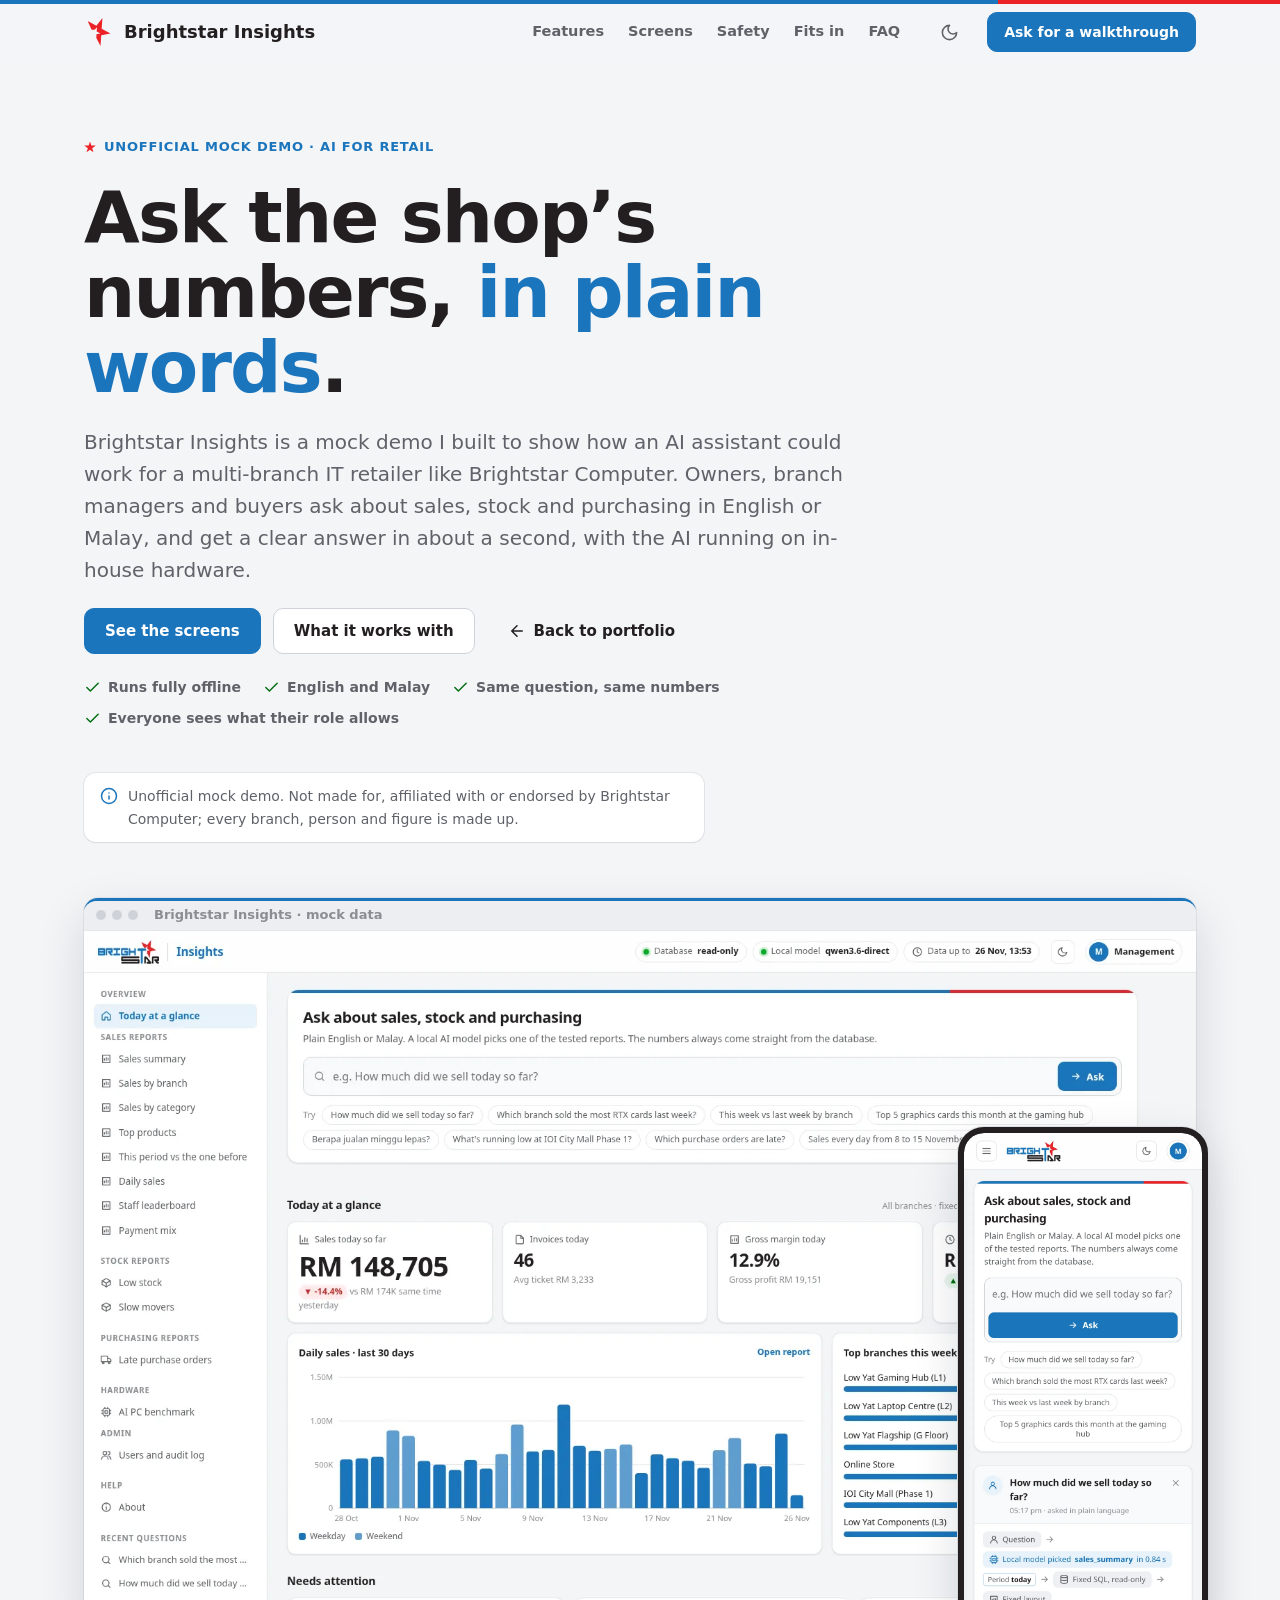
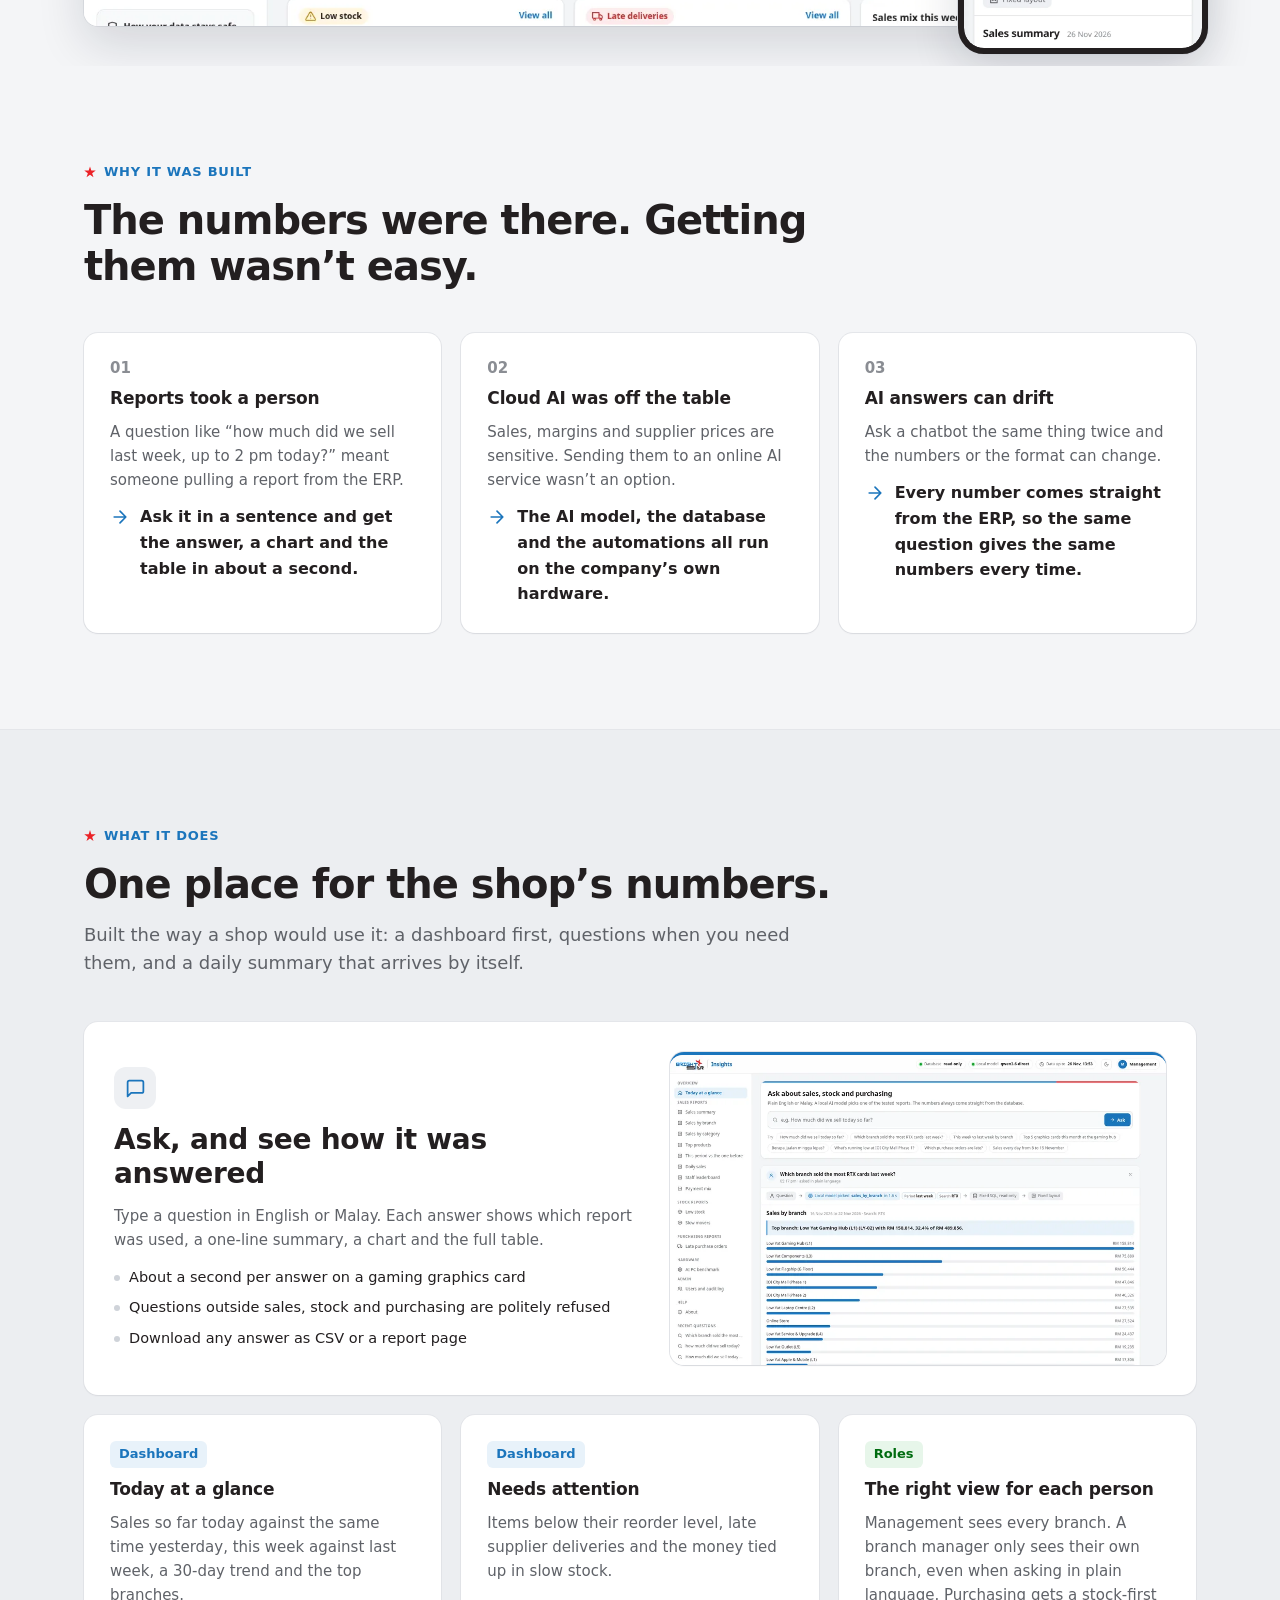
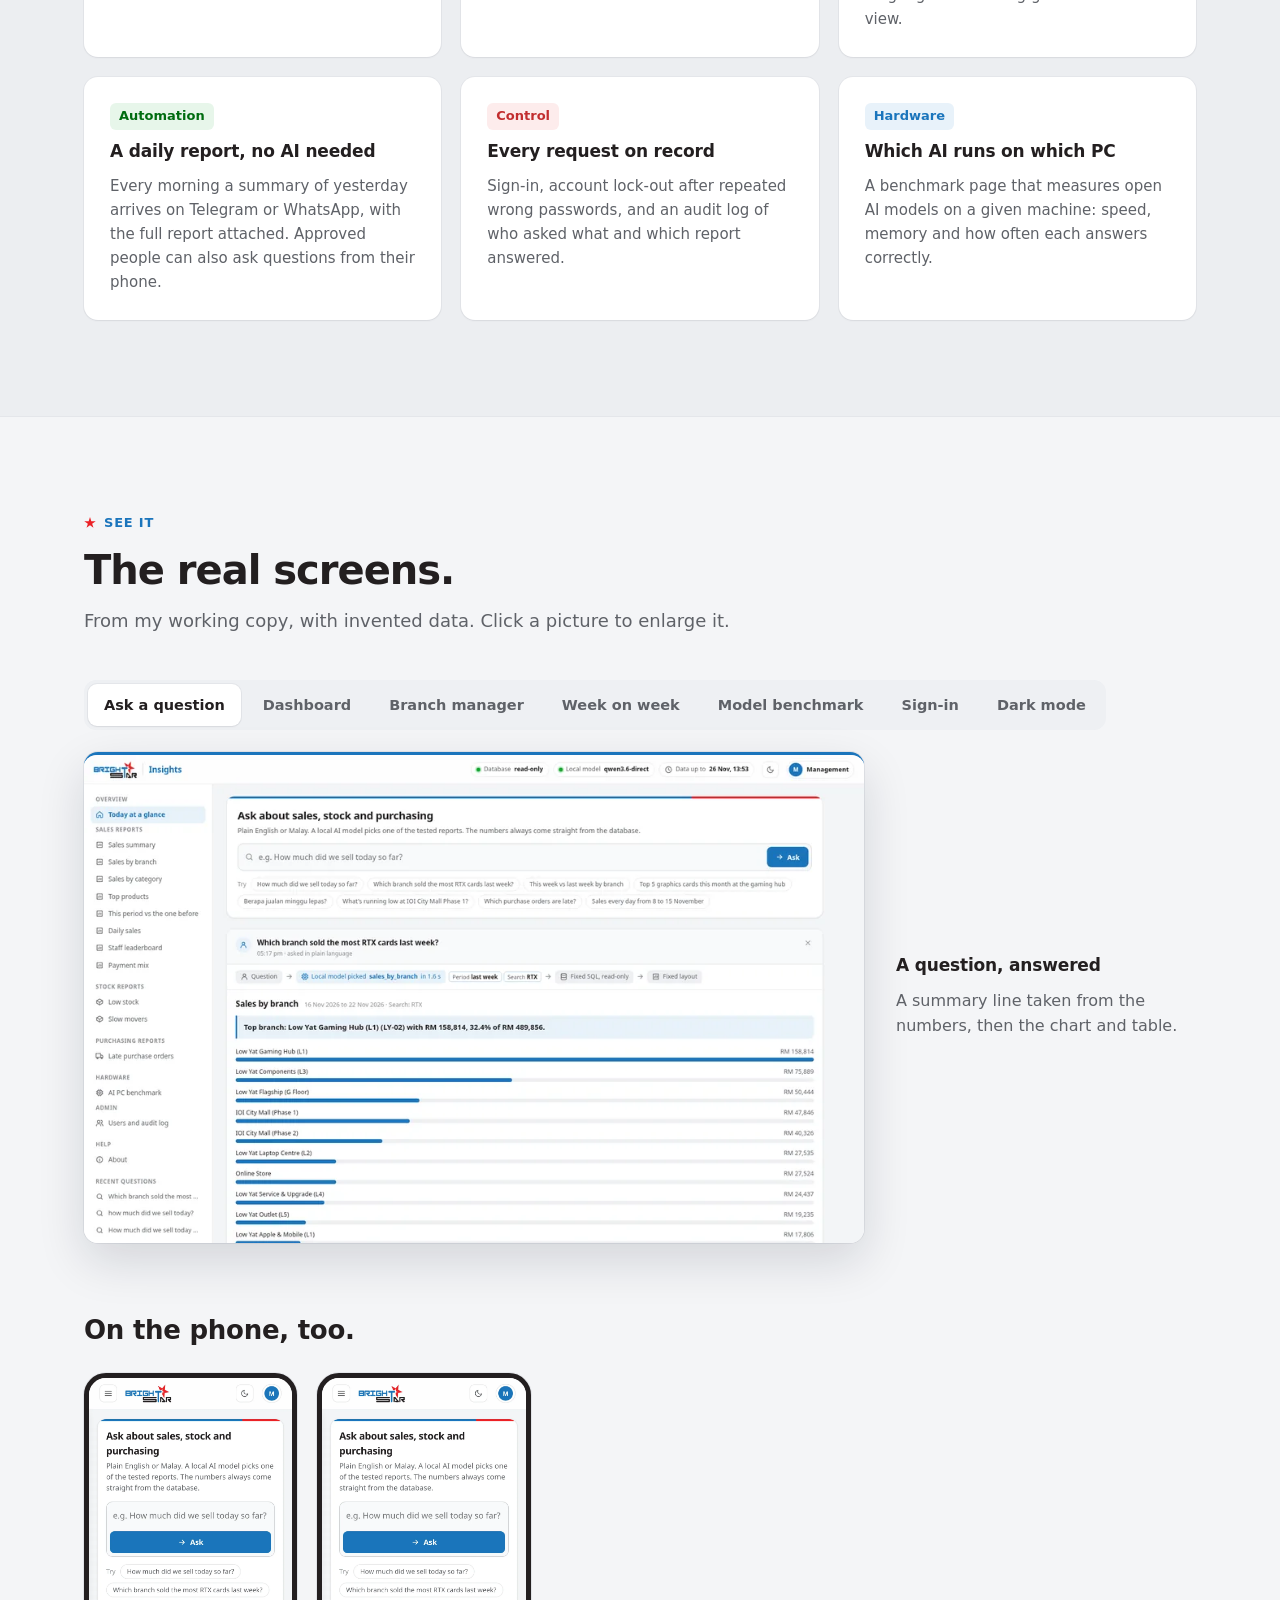
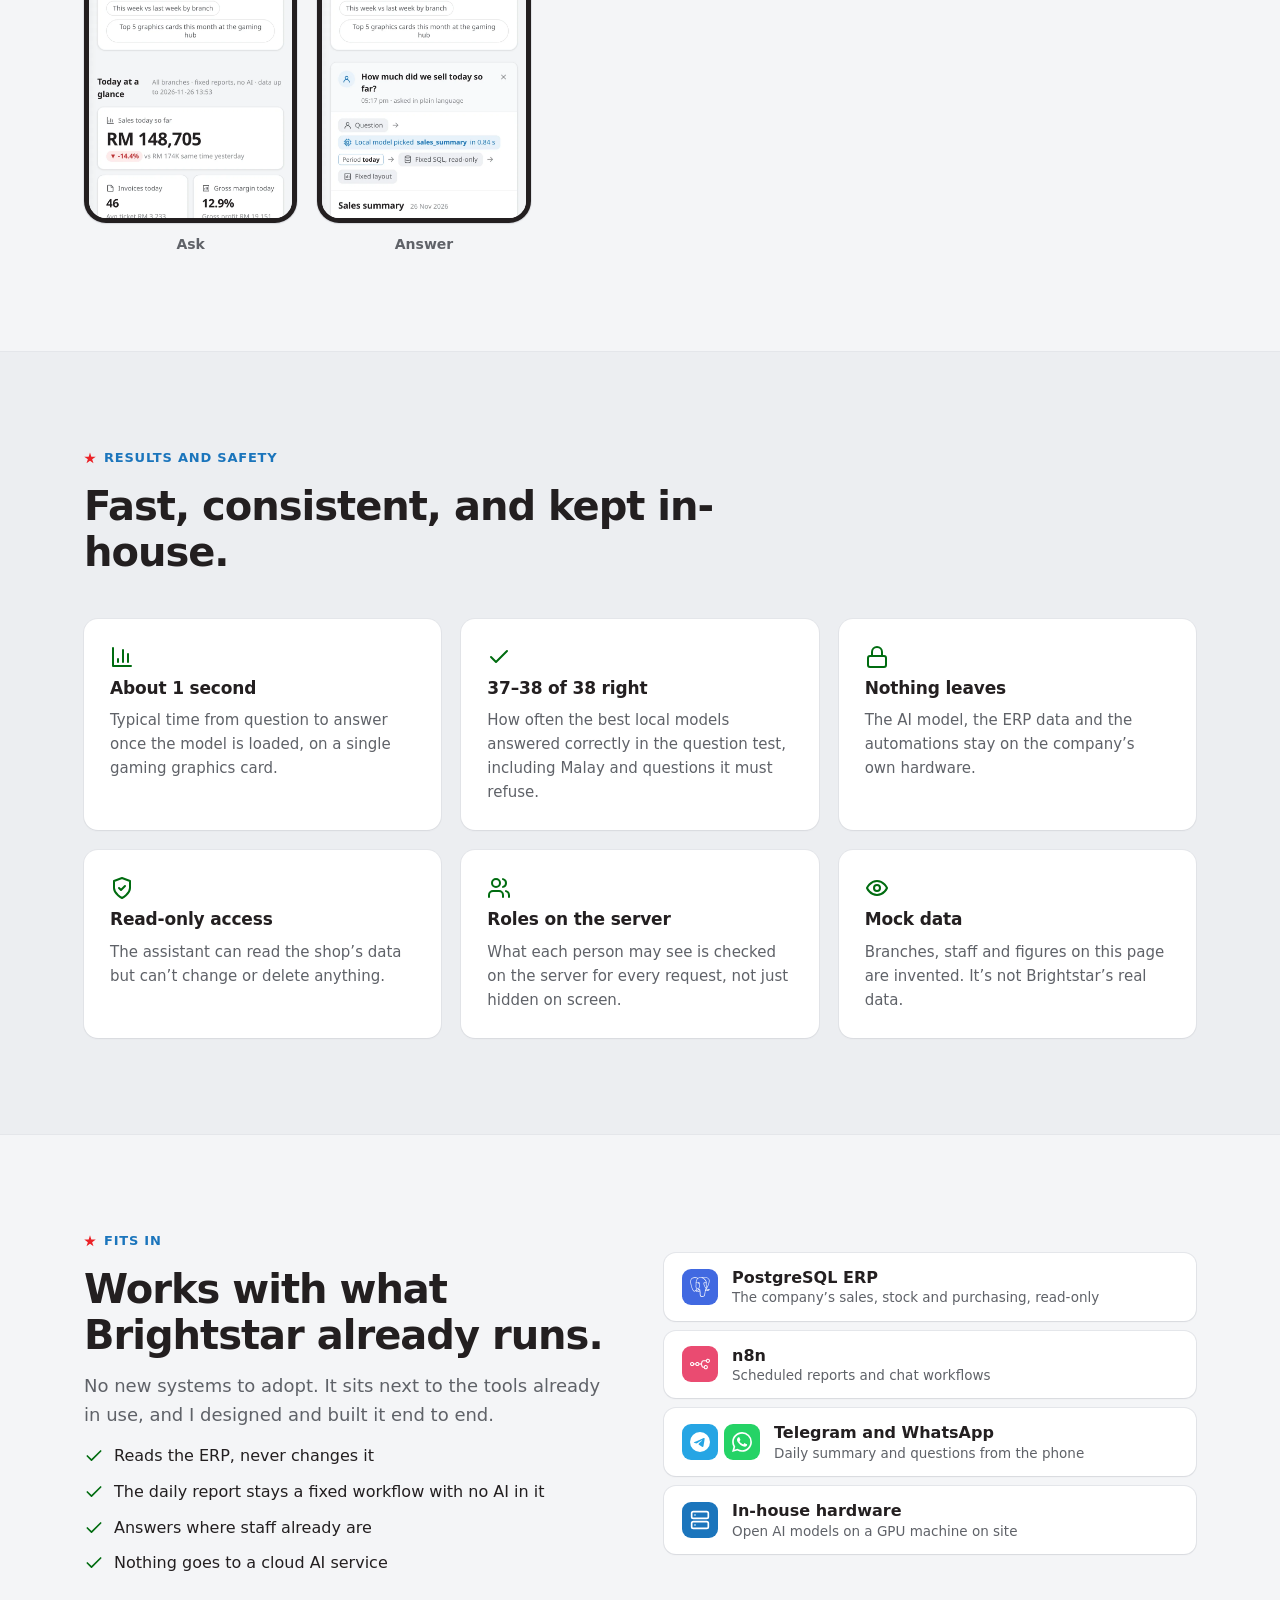
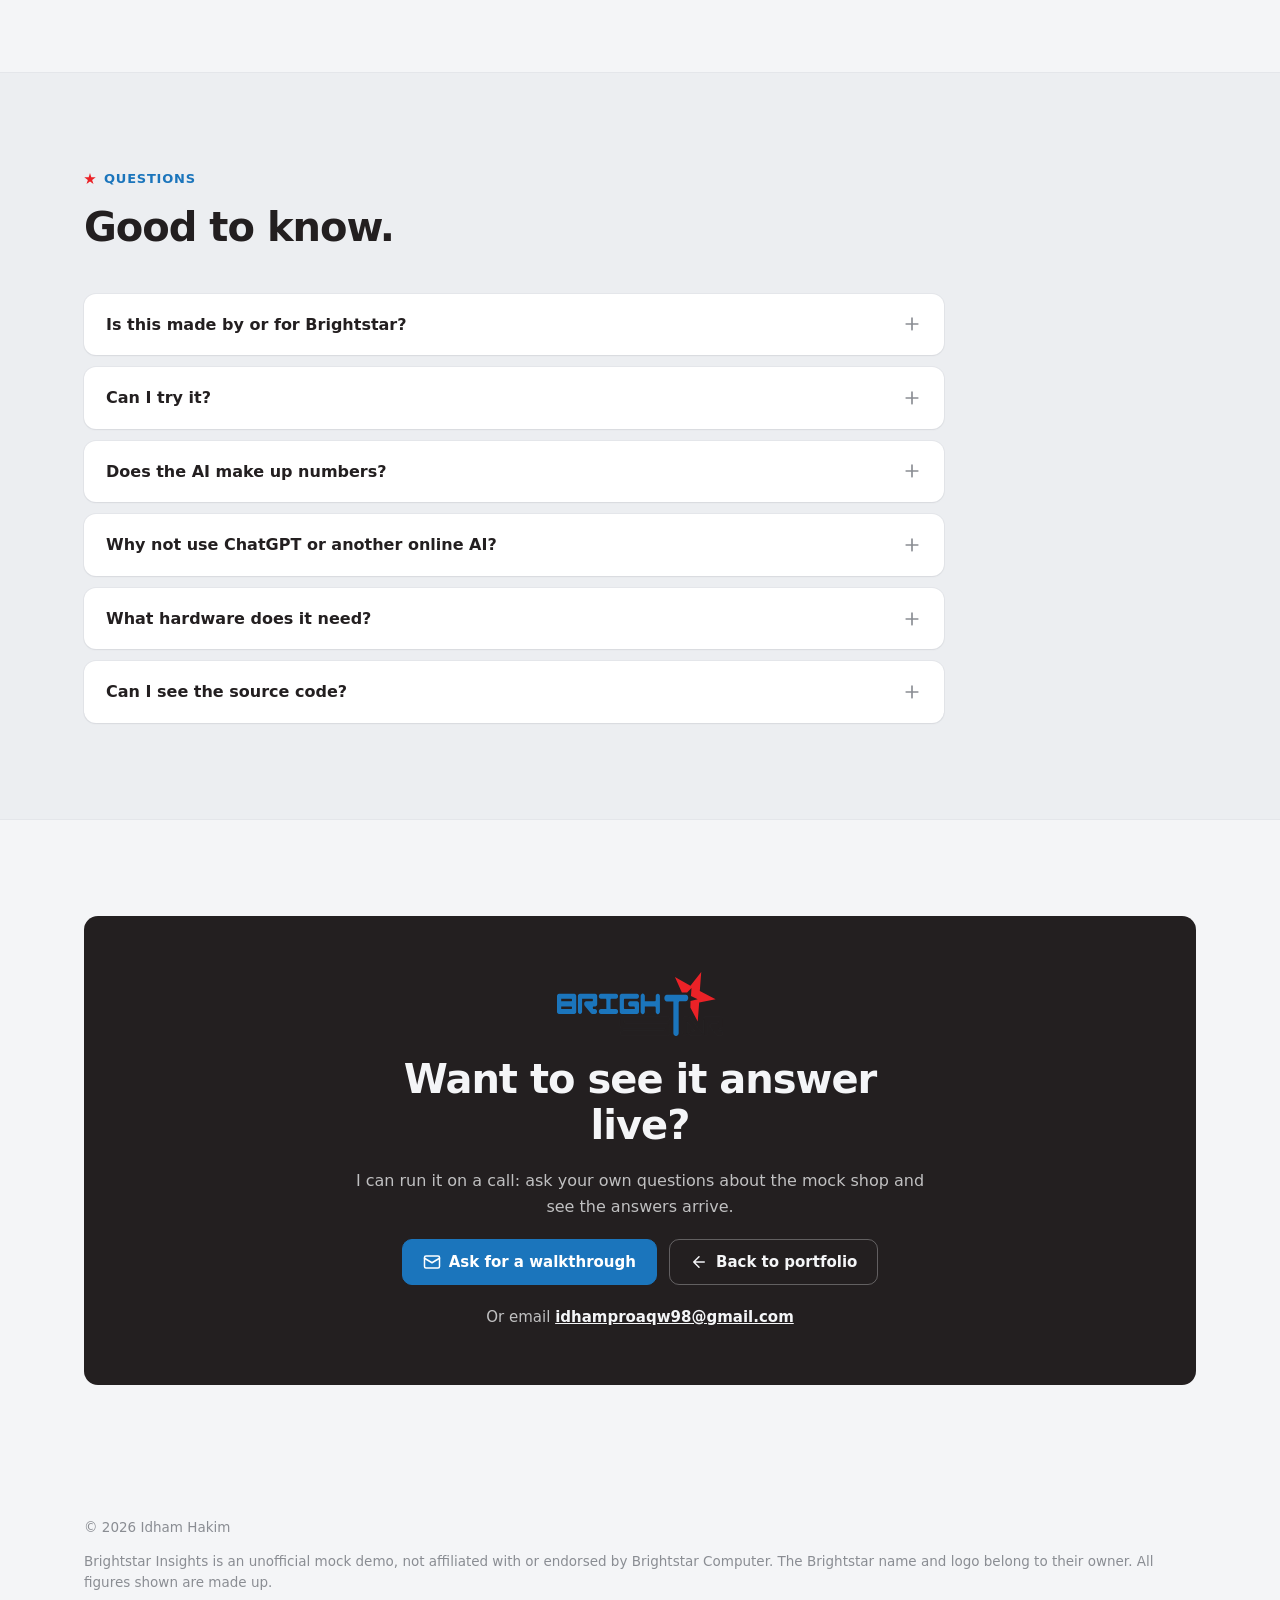
==== retail/index.html @ 9d958788 "Retail page: Brightstar theme (blue/red, sans headings, star labels) Co-Authored-By: Claude Opus 5.5" ====
<!doctype html>
<html lang="en">
<head>
<meta charset="utf-8">
<meta name="viewport" content="width=device-width, initial-scale=1, viewport-fit=cover">
<title>Brightstar Insights · unofficial mock demo</title>
<meta name="description" content="Brightstar Insights is an unofficial mock demo of an AI assistant for a multi-branch IT retailer: ask about sales, stock and purchasing in plain English or Malay, with the AI running on in-house hardware. Not affiliated with Brightstar Computer; all data made up.">
<meta name="theme-color" content="#f4f5f7" media="(prefers-color-scheme: light)">
<meta name="theme-color" content="#0b0b0c" media="(prefers-color-scheme: dark)">
<meta property="og:title" content="Brightstar Insights · unofficial mock demo">
<meta property="og:description" content="Ask the shop’s numbers in plain words, with the AI on in-house hardware. An unofficial mock demo with made-up data.">
<meta property="og:image" content="https://ezzzy01.github.io/assets/img/ri-dashboard.webp">
<meta property="og:type" content="website">
<meta name="twitter:card" content="summary_large_image">
<link rel="icon" href="img/star.svg" type="image/svg+xml">
<script>try{var s=localStorage.getItem('theme');if(s==='light'||s==='dark')document.documentElement.setAttribute('data-theme',s)}catch(e){}</script>
<style>
:root{color-scheme:light;
 --page:#f4f5f7;--side:#eceef1;--card:#ffffff;--sunken:#eef0f3;--hover:#e8f2fa;
 --line:#e4e6ea;--line2:#cfd3d9;--ink:#231f20;--muted:#5f6268;--faint:#8a8d93;
 --accent:#1b75bc;--accent-h:#145d96;--accent-ink:#fff;--accent-soft:#e8f2fa;--accent-text:#1b75bc;--red:#eb2227;
 --good:#006c10;--good-soft:#e7f6ea;--warn:#8a5a00;--warn-soft:#fff6e0;--bad:#c22e2f;--bad-soft:#fdecec;--info:#1b75bc;--info-soft:#e8f2fa;
 --sans:system-ui,-apple-system,"Segoe UI",Roboto,"Helvetica Neue",Arial,sans-serif;
 --serif:var(--sans);
 --r:10px;--r-lg:14px;--sh1:0 1px 2px rgba(16,24,40,.06),0 0 0 1px var(--line);--sh2:0 18px 48px rgba(16,24,40,.14),0 0 0 1px var(--line);
 --focus:0 0 0 3px color-mix(in srgb,var(--accent) 30%,transparent);--max:1160px}
@media (prefers-color-scheme:dark){:root:not([data-theme="light"]){color-scheme:dark;
 --page:#0b0b0c;--side:#111214;--card:#17181a;--sunken:#111214;--hover:#1d1f22;
 --line:#2a2d31;--line2:#3a3e44;--ink:#efefef;--muted:#a3a8b0;--faint:#7c828b;
 --accent:#4a9be0;--accent-h:#6aaee6;--accent-ink:#0b0b0c;--accent-soft:#102a40;--accent-text:#6aaee6;--red:#ff4d52;
 --good:#53c556;--good-soft:#132a17;--warn:#fbb315;--warn-soft:#3a2e10;--bad:#ff8a8a;--bad-soft:#3a1a1b;--info:#4a9be0;--info-soft:#102a40;
 --sh1:0 0 0 1px var(--line);--sh2:0 18px 48px rgba(0,0,0,.55),0 0 0 1px var(--line2)}}
:root[data-theme="dark"]{color-scheme:dark;
 --page:#0b0b0c;--side:#111214;--card:#17181a;--sunken:#111214;--hover:#1d1f22;
 --line:#2a2d31;--line2:#3a3e44;--ink:#efefef;--muted:#a3a8b0;--faint:#7c828b;
 --accent:#4a9be0;--accent-h:#6aaee6;--accent-ink:#0b0b0c;--accent-soft:#102a40;--accent-text:#6aaee6;--red:#ff4d52;
 --good:#53c556;--good-soft:#132a17;--warn:#fbb315;--warn-soft:#3a2e10;--bad:#ff8a8a;--bad-soft:#3a1a1b;--info:#4a9be0;--info-soft:#102a40;
 --sh1:0 0 0 1px var(--line);--sh2:0 18px 48px rgba(0,0,0,.55),0 0 0 1px var(--line2)}
/* Brightstar touches: blue-to-red stripe, red star, bold sans headings */
header.shell::before{content:"";position:absolute;left:0;right:0;top:0;height:4px;background:linear-gradient(90deg,var(--accent) 0 78%,var(--red) 78% 100%)}
.eyebrow::before{content:"";width:12px;height:12px;flex:none;background:var(--red);
 clip-path:polygon(50% 0,61% 35%,98% 35%,68% 57%,79% 91%,50% 70%,21% 91%,32% 57%,2% 35%,39% 35%)}
h2,.hero h1,.day .t{font-weight:800!important;letter-spacing:-.025em!important}
.frame{border-top:3px solid var(--accent)}
*{box-sizing:border-box}
html{scroll-behavior:smooth;scroll-padding-top:72px;-webkit-text-size-adjust:100%}
@media (prefers-reduced-motion:reduce){html{scroll-behavior:auto}*{animation:none!important;transition:none!important}}
body{margin:0;background:var(--page);color:var(--ink);font:16px/1.6 var(--sans);-webkit-font-smoothing:antialiased}
img{max-width:100%;height:auto;display:block}
a{color:inherit}
:focus-visible{outline:0;box-shadow:var(--focus);border-radius:6px}
.wrap{max-width:var(--max);margin:0 auto;padding:0 24px}
h1,h2,h3{margin:0;line-height:1.15;letter-spacing:-.01em}
h2{font:600 clamp(28px,4vw,40px)/1.15 var(--serif)}
h3{font-size:17px;font-weight:700}
p{margin:0}
.eyebrow{display:inline-flex;align-items:center;gap:8px;font-size:13px;font-weight:700;letter-spacing:.06em;text-transform:uppercase;color:var(--accent-text)}
.lead{color:var(--muted);font-size:18px;max-width:62ch}
section{padding:96px 0}
.shead{display:grid;gap:14px;margin-bottom:44px;max-width:760px}
.btn{display:inline-flex;align-items:center;justify-content:center;gap:8px;min-height:46px;padding:0 20px;border:1px solid var(--line2);border-radius:var(--r);
 background:var(--card);color:var(--ink);font:600 15px/1 var(--sans);text-decoration:none;cursor:pointer;white-space:nowrap;transition:background .12s,border-color .12s}
.btn:hover{background:var(--hover)}
.btn.pri{background:var(--accent);border-color:var(--accent);color:var(--accent-ink)}
.btn.pri:hover{background:var(--accent-h);border-color:var(--accent-h)}
.btn.ghost{border-color:transparent;background:transparent}
.btn.ghost:hover{background:var(--hover)}
.btn svg{width:18px;height:18px;flex:none}
.ico{width:20px;height:20px;fill:none;stroke:currentColor;stroke-width:2;stroke-linecap:round;stroke-linejoin:round;flex:none}
.logo{width:30px;height:30px;border-radius:7px;flex:none}
.bslogo{height:64px;width:auto;margin:0 auto}.bslogo.dk{display:none}
@media (prefers-color-scheme:dark){:root:not([data-theme="light"]) .bslogo.lt{display:none}:root:not([data-theme="light"]) .bslogo.dk{display:block}}
:root[data-theme="dark"] .bslogo.lt{display:none}:root[data-theme="dark"] .bslogo.dk{display:block}
.disc{display:flex;gap:10px;align-items:flex-start;margin-top:22px;padding:12px 16px;border-radius:12px;background:var(--card);box-shadow:var(--sh1);color:var(--muted);font-size:14px;max-width:620px}
.disc .ico{flex:none;width:18px;height:18px;margin-top:2px;color:var(--accent)}

/* top bar */
.shell{position:sticky;top:0;z-index:20;background:color-mix(in srgb,var(--page) 88%,transparent);backdrop-filter:saturate(1.4) blur(10px);-webkit-backdrop-filter:saturate(1.4) blur(10px);border-bottom:1px solid transparent;transition:border-color .2s}
.shell.sc{border-bottom-color:var(--line)}
.shell .wrap{display:flex;align-items:center;gap:18px;height:64px}
.brand{display:flex;align-items:center;gap:10px;font-weight:700;font-size:18px;text-decoration:none;white-space:nowrap}
.shell nav{display:flex;gap:2px;margin-left:auto}
.shell nav a{padding:10px 11px;border-radius:8px;text-decoration:none;color:var(--muted);font-size:14.5px;font-weight:600;white-space:nowrap}
.shell nav a:hover{color:var(--ink);background:var(--hover)}
.shell .btn{min-height:40px;padding:0 16px;font-size:14px}
.iconbtn{display:grid;place-items:center;width:40px;height:40px;border:0;border-radius:10px;background:transparent;color:var(--muted);cursor:pointer;flex:none}
.iconbtn:hover{background:var(--hover);color:var(--ink)}
.iconbtn .ico{width:19px;height:19px}

/* hero */
.hero{padding:72px 0 40px;overflow:hidden}
.hero .wrap{display:grid;gap:56px}
.htext{display:grid;gap:22px;max-width:820px;min-width:0}
.hero .wrap>*{min-width:0}
.hero h1{font:600 clamp(40px,6.4vw,72px)/1.04 var(--serif);letter-spacing:-.02em}
.hero h1 em{font-style:normal;color:var(--accent-text)}
.hero .lead{font-size:clamp(17px,2vw,20px)}
.ctas{display:flex;flex-wrap:wrap;gap:12px}
.facts{display:flex;flex-wrap:wrap;gap:8px 22px;color:var(--muted);font-size:14px;font-weight:600}
.facts span{display:inline-flex;align-items:center;gap:7px}
.facts .ico{width:17px;height:17px;color:var(--good)}
.stage{position:relative}
.frame{border-radius:var(--r-lg);overflow:hidden;box-shadow:var(--sh2);background:var(--card)}
.frame .bar{display:flex;align-items:center;gap:6px;height:30px;padding:0 12px;background:var(--side);border-bottom:1px solid var(--line)}
.frame .bar i{width:10px;height:10px;border-radius:50%;background:var(--line2)}
.frame .bar b{margin-left:10px;font-size:13px;font-weight:600;color:var(--faint)}
.float{position:absolute;right:-12px;bottom:-28px;width:min(250px,26%);border-radius:26px;overflow:hidden;box-shadow:var(--sh2);border:6px solid var(--ink);background:var(--ink)}
.float img{border-radius:20px}
.phone-hero{display:none}

/* problem */
.pain{display:grid;grid-template-columns:repeat(3,1fr);gap:20px}
.pain .card{display:grid;gap:12px;align-content:start}
.card{background:var(--card);border-radius:var(--r-lg);box-shadow:var(--sh1);padding:26px}
.pain .was{color:var(--muted);font-size:15px}
.pain .now{display:flex;gap:10px;font-weight:600}
.pain .now .ico{color:var(--accent);margin-top:3px}
.num{font:600 15px var(--sans);color:var(--faint)}

/* features */
.feats{display:grid;grid-template-columns:repeat(3,1fr);gap:20px}
.feat{display:grid;gap:12px;align-content:start}
.feat .tag{display:inline-flex;align-items:center;justify-content:center;width:42px;height:42px;border-radius:12px;background:var(--sunken);color:var(--accent)}
.feat .tag .ico{width:21px;height:21px}
.feat p{color:var(--muted);font-size:15px}
.feat ul{margin:0;padding:0;list-style:none;display:grid;gap:7px;font-size:14.5px}
.feat li{display:flex;gap:9px}
.feat li::before{content:"";flex:none;width:6px;height:6px;border-radius:50%;background:var(--line2);margin-top:9px}
.feat.wide{grid-template-columns:1.05fr 1fr;gap:36px;align-items:center;padding:30px;margin-bottom:20px}
.feat.wide .frame{box-shadow:var(--sh1)}
.feat .badge{justify-self:start}
.badge{display:inline-block;border-radius:6px;padding:3px 9px;font-size:13px;font-weight:700}
.b-bad{background:var(--bad-soft);color:var(--bad)}.b-good{background:var(--good-soft);color:var(--good)}.b-info{background:var(--info-soft);color:var(--info)}

/* screens */
.alt{background:var(--side);border-block:1px solid var(--line)}
.tabs{display:flex;gap:6px;overflow-x:auto;padding:4px;margin:0 0 22px;background:var(--sunken);border-radius:12px;width:max-content;max-width:100%;scrollbar-width:none}
.tabs::-webkit-scrollbar{display:none}
.tab{border:0;background:none;color:var(--muted);font:600 14.5px var(--sans);padding:0 16px;min-height:42px;border-radius:9px;cursor:pointer;white-space:nowrap}
.tab[aria-selected=true]{background:var(--card);color:var(--ink);box-shadow:var(--sh1)}
.shot{display:grid;grid-template-columns:1fr 300px;gap:32px;align-items:center}
.shot .frame{cursor:zoom-in}
.shot .cap{display:grid;gap:12px}
.shot .cap p{color:var(--muted)}
.shot[hidden]{display:none}
.phones{display:grid;grid-template-columns:repeat(3,1fr);gap:20px;max-width:680px}
.phones figure{margin:0;display:grid;gap:10px;text-align:center;font-size:14px;color:var(--muted);font-weight:600}
.phones img{border-radius:22px;border:5px solid var(--ink);background:var(--ink);box-shadow:var(--sh1);cursor:zoom-in}

/* how */
.flow{display:grid;grid-template-columns:1fr auto 1.35fr auto 1fr;gap:14px;align-items:stretch}
.node{display:grid;gap:12px;align-content:start}
.node h3{display:flex;align-items:center;gap:10px}
.node h3 .ico{color:var(--accent)}
.node p,.node li{color:var(--muted);font-size:14.5px}
.node ul{margin:0;padding-left:18px;display:grid;gap:4px}
.node.core{border:2px solid var(--accent);box-shadow:none}
.arrow{display:grid;place-items:center;color:var(--faint);gap:6px;font-size:13px;font-weight:700;text-align:center;letter-spacing:.03em;text-transform:uppercase}
.arrow .ico{width:28px;height:28px}
.day{display:grid;grid-template-columns:repeat(3,1fr);gap:20px;margin-top:20px}
.day .card{display:grid;gap:8px;align-content:start}
.day .t{font:600 30px var(--serif);color:var(--accent-text)}
.day p{color:var(--muted);font-size:15px}

/* privacy */
.sec{display:grid;grid-template-columns:repeat(3,1fr);gap:20px}
.sec .card{display:grid;gap:10px;align-content:start}
.sec .card p{color:var(--muted);font-size:15px}
.sec .ico{color:var(--good);width:24px;height:24px}

/* stack */
.split{display:grid;grid-template-columns:1fr 1fr;gap:48px;align-items:center}
.split .shead{margin:0}
.cos{display:grid;gap:10px}
.co{display:flex;align-items:center;gap:14px;padding:14px 18px;background:var(--card);border-radius:12px;box-shadow:var(--sh1)}
.co .dot{width:36px;height:36px;border-radius:9px;display:grid;place-items:center;font-weight:800;font-size:13px;color:#fff;flex:none}
.co .dot svg{width:20px;height:20px}.co .dots{display:flex;gap:6px;flex:none}
.co div{display:grid;line-height:1.35;min-width:0}
.co small{color:var(--muted);font-size:13.5px}
.checks{margin:0;padding:0;list-style:none;display:grid;gap:10px}
.checks li{display:flex;gap:10px}
.checks .ico{color:var(--good);margin-top:3px}

/* steps */
.roll{display:grid;grid-template-columns:repeat(4,1fr);gap:20px;counter-reset:r;margin:0;padding:0;list-style:none}
.roll li{display:grid;gap:8px;align-content:start;position:relative;padding-top:58px}
.roll li::before{counter-increment:r;content:counter(r);position:absolute;top:0;left:0;width:42px;height:42px;border-radius:50%;display:grid;place-items:center;background:var(--accent-soft);color:var(--accent-text);font:700 17px var(--sans)}
.roll li::after{content:"";position:absolute;top:21px;left:54px;right:-8px;height:2px;background:var(--line)}
.roll li:last-child::after{display:none}
.roll p{color:var(--muted);font-size:15px}
.go{display:flex;justify-content:center;margin-top:44px}

/* faq */
.faq{display:grid;gap:12px;max-width:860px}
.faq details{background:var(--card);border-radius:12px;box-shadow:var(--sh1)}
.faq summary{list-style:none;cursor:pointer;display:flex;align-items:center;justify-content:space-between;gap:16px;padding:18px 22px;font-weight:700;min-height:56px}
.faq summary::-webkit-details-marker{display:none}
.faq summary .ico{transition:transform .2s;color:var(--faint)}
.faq details[open] summary .ico{transform:rotate(45deg)}
.faq details p{padding:0 22px 20px;color:var(--muted)}

/* cta */
.cta{text-align:center}
.cta .card{display:grid;justify-items:center;gap:20px;padding:56px 28px;background:var(--ink);color:var(--page);box-shadow:none}
.cta h2{max-width:20ch}
.cta p{color:color-mix(in srgb,var(--page) 75%,var(--ink));max-width:56ch}
.cta .btn{border-color:color-mix(in srgb,var(--page) 30%,transparent);background:transparent;color:var(--page)}
.cta .btn:hover{background:color-mix(in srgb,var(--page) 10%,transparent)}
.cta .btn.pri{background:var(--accent);border-color:var(--accent);color:var(--accent-ink)}
.cta .mail{font-size:15px;color:color-mix(in srgb,var(--page) 75%,var(--ink))}
.cta .mail a{color:var(--page);font-weight:700;overflow-wrap:anywhere}
.cta .logo{width:54px;height:54px;border-radius:12px}
footer{padding:36px 0 48px;color:var(--faint);font-size:13.5px}
footer .wrap{display:flex;flex-wrap:wrap;gap:12px 28px;justify-content:space-between}

/* phone menu, swipe rows, bottom bar */
.menu-btn{display:none;place-items:center;width:44px;height:44px;border:0;border-radius:10px;background:transparent;color:var(--ink);cursor:pointer;flex:none}
.menu-btn:hover{background:var(--hover)}
dialog#sheet{margin:0 0 auto;width:100%;max-width:100%;max-height:100dvh;border:0;padding:8px 16px calc(20px + env(safe-area-inset-bottom));background:var(--page);color:var(--ink);border-radius:0 0 18px 18px;box-shadow:var(--sh2)}
dialog#sheet::backdrop{background:rgba(11,11,12,.5)}
dialog#sheet[open]{animation:drop .22s ease}
@keyframes drop{from{transform:translateY(-16px);opacity:0}}
.sh-head{display:flex;align-items:center;justify-content:space-between;height:56px}
#sheet nav{display:grid;margin:6px 0 14px}
#sheet nav a{display:flex;align-items:center;min-height:52px;padding:0 4px;border-bottom:1px solid var(--line);text-decoration:none;font-size:18px;font-weight:600}
.sh-cta{display:grid;gap:10px}
.sdots{display:none}
#mbar{display:none}
/* lightbox */
dialog#lb{padding:0;border:0;background:transparent;max-width:min(1600px,96vw);max-height:94vh}
dialog#lb::backdrop{background:rgba(11,11,12,.8)}
dialog#lb img{max-height:90vh;width:auto;border-radius:12px;margin:auto}
dialog#lb button{position:fixed;top:14px;right:14px;width:44px;height:44px;border-radius:50%;border:0;background:#ffffff;color:#231f20;cursor:pointer;display:grid;place-items:center}

/* reveal */
.rv{opacity:0;transform:translateY(14px);transition:opacity .6s ease,transform .6s ease}
.rv.in{opacity:1;transform:none}

@media (max-width:1100px){.shell nav a{padding:10px 8px;font-size:14px}}
@media (max-width:1000px){
 .feats,.sec{grid-template-columns:1fr 1fr}.feat.wide{grid-template-columns:1fr}
 .flow{grid-template-columns:1fr}.arrow{padding:4px 0}.arrow .ico{transform:rotate(90deg)}
 .shot{grid-template-columns:1fr}.split{grid-template-columns:1fr}
 .roll{grid-template-columns:1fr 1fr;row-gap:32px}.roll li::after{display:none}
 .shell nav{display:none}.shell .iconbtn{margin-left:auto}.menu-btn{display:grid}
}
@media (max-width:760px){
 section{padding:64px 0}.wrap{padding:0 16px}.hero{padding:40px 0 24px}.hero .wrap{gap:36px}
 .pain,.feats,.sec,.day{grid-template-columns:1fr}
 .card{padding:22px}.ctas .btn{flex:1 1 100%;white-space:normal;text-align:center}
 .brand{min-height:44px}.cta .mail a{display:inline-block;padding:12px 0}
 .stage .frame,.float{display:none}.phone-hero{display:block;width:min(270px,78%);margin:0 auto;border-radius:30px;border:6px solid var(--ink);background:var(--ink);box-shadow:var(--sh2)}
 .roll{grid-template-columns:1fr}
 .shell .brand span{font-size:17px}
 .shell .wrap{gap:6px;height:60px}.shell .top-cta{min-height:40px;padding:0 14px}
 .swipe-m{display:grid;grid-template-columns:none;grid-auto-flow:column;grid-auto-columns:84%;gap:12px;overflow-x:auto;overscroll-behavior-x:contain;scroll-snap-type:x mandatory;
  margin:0 -16px;padding:4px 16px 10px;scroll-padding:0 16px;scrollbar-width:none;-webkit-overflow-scrolling:touch}
 .swipe-m::-webkit-scrollbar{display:none}
 .swipe-m>*{scroll-snap-align:start;min-width:0}
 .swipe-m>.rv{opacity:1;transform:none}
 .phones.swipe-m{grid-auto-columns:56%;max-width:none}
 .sdots{display:flex;justify-content:center;gap:2px;margin-top:4px}
 .sdots i{width:16px;height:20px;display:grid;place-items:center}
 .sdots i::before{content:"";width:7px;height:7px;border-radius:50%;background:var(--line2);transition:width .2s,background .2s}
 .sdots i[aria-current=true]::before{width:20px;border-radius:4px;background:var(--accent)}
 #mbar{display:grid;grid-template-columns:1fr 1fr;gap:10px;position:fixed;left:0;right:0;bottom:0;z-index:30;padding:10px 16px calc(10px + env(safe-area-inset-bottom));
  background:color-mix(in srgb,var(--page) 92%,transparent);backdrop-filter:blur(10px);-webkit-backdrop-filter:blur(10px);border-top:1px solid var(--line);
  transform:translateY(110%);transition:transform .25s ease}
 #mbar.on{transform:none}
 #mbar .btn{min-height:46px;padding:0 10px}
 footer{padding-bottom:calc(96px + env(safe-area-inset-bottom))}
 .tabs{margin-inline:-4px}
 .shot .cap{order:-1}
 h2{font-size:28px}.lead{font-size:16.5px}
 .flow .card,.day .card{padding:20px}
}
@media (max-width:400px){.shell .top-cta{padding:0 11px;font-size:13.5px}.shell .brand span{font-size:16px}}
</style>
</head>
<body>
<svg width="0" height="0" style="position:absolute" aria-hidden="true">
 <symbol id="i-check" viewBox="0 0 24 24"><path d="M20 6 9 17l-5-5"/></symbol>
 <symbol id="i-arrow" viewBox="0 0 24 24"><path d="M5 12h14M12 5l7 7-7 7"/></symbol>
 <symbol id="i-back" viewBox="0 0 24 24"><path d="M19 12H5M12 19l-7-7 7-7"/></symbol>
 <symbol id="i-cpu" viewBox="0 0 24 24"><rect x="4" y="4" width="16" height="16" rx="2"/><rect x="9" y="9" width="6" height="6"/><path d="M9 1v3M15 1v3M9 20v3M15 20v3M20 9h3M20 14h3M1 9h3M1 14h3"/></symbol>
 <symbol id="i-cart" viewBox="0 0 24 24"><circle cx="9" cy="21" r="1"/><circle cx="20" cy="21" r="1"/><path d="M1 1h4l2.68 13.39a2 2 0 0 0 2 1.61h9.72a2 2 0 0 0 2-1.61L23 6H6"/></symbol>
 <symbol id="i-truck" viewBox="0 0 24 24"><path d="M1 3h15v13H1zM16 8h4l3 3v5h-7z"/><circle cx="5.5" cy="18.5" r="2.5"/><circle cx="18.5" cy="18.5" r="2.5"/></symbol>
 <symbol id="i-swap" viewBox="0 0 24 24"><path d="m17 1 4 4-4 4"/><path d="M3 11V9a4 4 0 0 1 4-4h14M7 23l-4-4 4-4"/><path d="M21 13v2a4 4 0 0 1-4 4H3"/></symbol>
 <symbol id="i-chat" viewBox="0 0 24 24"><path d="M21 15a2 2 0 0 1-2 2H7l-4 4V5a2 2 0 0 1 2-2h14a2 2 0 0 1 2 2z"/></symbol>
 <symbol id="i-box" viewBox="0 0 24 24"><path d="M21 8 12 3 3 8v8l9 5 9-5z"/><path d="m3 8 9 5 9-5M12 13v8"/></symbol>
 <symbol id="i-chart" viewBox="0 0 24 24"><path d="M3 3v18h18"/><path d="M18 17V9M13 17V5M8 17v-3"/></symbol>
 <symbol id="i-globe" viewBox="0 0 24 24"><circle cx="12" cy="12" r="10"/><path d="M2 12h20M12 2a15.3 15.3 0 0 1 4 10 15.3 15.3 0 0 1-4 10 15.3 15.3 0 0 1-4-10 15.3 15.3 0 0 1 4-10z"/></symbol>
 <symbol id="i-sun" viewBox="0 0 24 24"><circle cx="12" cy="12" r="4"/><path d="M12 2v2M12 20v2M4.93 4.93l1.41 1.41M17.66 17.66l1.41 1.41M2 12h2M20 12h2M6.34 17.66l-1.41 1.41M19.07 4.93l-1.41 1.41"/></symbol>
 <symbol id="i-moon" viewBox="0 0 24 24"><path d="M12 3a6 6 0 0 0 9 9 9 9 0 1 1-9-9Z"/></symbol>
 <symbol id="i-file" viewBox="0 0 24 24"><path d="M14 2H6a2 2 0 0 0-2 2v16a2 2 0 0 0 2 2h12a2 2 0 0 0 2-2V8z"/><path d="M14 2v6h6M16 13H8M16 17H8M10 9H8"/></symbol>
 <symbol id="i-db" viewBox="0 0 24 24"><ellipse cx="12" cy="5" rx="9" ry="3"/><path d="M3 5v14c0 1.66 4 3 9 3s9-1.34 9-3V5"/><path d="M3 12c0 1.66 4 3 9 3s9-1.34 9-3"/></symbol>
 <symbol id="i-server" viewBox="0 0 24 24"><rect x="2" y="2" width="20" height="8" rx="2"/><rect x="2" y="14" width="20" height="8" rx="2"/><path d="M6 6h.01M6 18h.01"/></symbol>
 <symbol id="i-users" viewBox="0 0 24 24"><path d="M16 21v-2a4 4 0 0 0-4-4H6a4 4 0 0 0-4 4v2"/><circle cx="9" cy="7" r="4"/><path d="M22 21v-2a4 4 0 0 0-3-3.87M16 3.13a4 4 0 0 1 0 7.75"/></symbol>
 <symbol id="i-shield" viewBox="0 0 24 24"><path d="M12 22s8-4 8-10V5l-8-3-8 3v7c0 6 8 10 8 10z"/><path d="m9 12 2 2 4-4"/></symbol>
 <symbol id="i-lock" viewBox="0 0 24 24"><rect x="3" y="11" width="18" height="11" rx="2"/><path d="M7 11V7a5 5 0 0 1 10 0v4"/></symbol>
 <symbol id="i-eye" viewBox="0 0 24 24"><path d="M2 12s3-7 10-7 10 7 10 7-3 7-10 7-10-7-10-7z"/><circle cx="12" cy="12" r="3"/></symbol>
 <!-- Brand marks: Simple Icons (CC0, simpleicons.org) -->
 <symbol id="si-pg" viewBox="0 0 24 24"><path fill="currentColor" stroke="none" d="M23.5594 14.7228a.5269.5269 0 0 0-.0563-.1191c-.139-.2632-.4768-.3418-1.0074-.2321-1.6533.3411-2.2935.1312-2.5256-.0191 1.342-2.0482 2.445-4.522 3.0411-6.8297.2714-1.0507.7982-3.5237.1222-4.7316a1.5641 1.5641 0 0 0-.1509-.235C21.6931.9086 19.8007.0248 17.5099.0005c-1.4947-.0158-2.7705.3461-3.1161.4794a9.449 9.449 0 0 0-.5159-.0816 8.044 8.044 0 0 0-1.3114-.1278c-1.1822-.0184-2.2038.2642-3.0498.8406-.8573-.3211-4.7888-1.645-7.2219.0788C.9359 2.1526.3086 3.8733.4302 6.3043c.0409.818.5069 3.334 1.2423 5.7436.4598 1.5065.9387 2.7019 1.4334 3.582.553.9942 1.1259 1.5933 1.7143 1.7895.4474.1491 1.1327.1441 1.8581-.7279.8012-.9635 1.5903-1.8258 1.9446-2.2069.4351.2355.9064.3625 1.39.3772a.0569.0569 0 0 0 .0004.0041 11.0312 11.0312 0 0 0-.2472.3054c-.3389.4302-.4094.5197-1.5002.7443-.3102.064-1.1344.2339-1.1464.8115-.0025.1224.0329.2309.0919.3268.2269.4231.9216.6097 1.015.6331 1.3345.3335 2.5044.092 3.3714-.6787-.017 2.231.0775 4.4174.3454 5.0874.2212.5529.7618 1.9045 2.4692 1.9043.2505 0 .5263-.0291.8296-.0941 1.7819-.3821 2.5557-1.1696 2.855-2.9059.1503-.8707.4016-2.8753.5388-4.1012.0169-.0703.0357-.1207.057-.1362.0007-.0005.0697-.0471.4272.0307a.3673.3673 0 0 0 .0443.0068l.2539.0223.0149.001c.8468.0384 1.9114-.1426 2.5312-.4308.6438-.2988 1.8057-1.0323 1.5951-1.6698zM2.371 11.8765c-.7435-2.4358-1.1779-4.8851-1.2123-5.5719-.1086-2.1714.4171-3.6829 1.5623-4.4927 1.8367-1.2986 4.8398-.5408 6.108-.13-.0032.0032-.0066.0061-.0098.0094-2.0238 2.044-1.9758 5.536-1.9708 5.7495-.0002.0823.0066.1989.0162.3593.0348.5873.0996 1.6804-.0735 2.9184-.1609 1.1504.1937 2.2764.9728 3.0892.0806.0841.1648.1631.2518.2374-.3468.3714-1.1004 1.1926-1.9025 2.1576-.5677.6825-.9597.5517-1.0886.5087-.3919-.1307-.813-.5871-1.2381-1.3223-.4796-.839-.9635-2.0317-1.4155-3.5126zm6.0072 5.0871c-.1711-.0428-.3271-.1132-.4322-.1772.0889-.0394.2374-.0902.4833-.1409 1.2833-.2641 1.4815-.4506 1.9143-1.0002.0992-.126.2116-.2687.3673-.4426a.3549.3549 0 0 0 .0737-.1298c.1708-.1513.2724-.1099.4369-.0417.156.0646.3078.26.3695.4752.0291.1016.0619.2945-.0452.4444-.9043 1.2658-2.2216 1.2494-3.1676 1.0128zm2.094-3.988-.0525.141c-.133.3566-.2567.6881-.3334 1.003-.6674-.0021-1.3168-.2872-1.8105-.8024-.6279-.6551-.9131-1.5664-.7825-2.5004.1828-1.3079.1153-2.4468.079-3.0586-.005-.0857-.0095-.1607-.0122-.2199.2957-.2621 1.6659-.9962 2.6429-.7724.4459.1022.7176.4057.8305.928.5846 2.7038.0774 3.8307-.3302 4.7363-.084.1866-.1633.3629-.2311.5454zm7.3637 4.5725c-.0169.1768-.0358.376-.0618.5959l-.146.4383a.3547.3547 0 0 0-.0182.1077c-.0059.4747-.054.6489-.115.8693-.0634.2292-.1353.4891-.1794 1.0575-.11 1.4143-.8782 2.2267-2.4172 2.5565-1.5155.3251-1.7843-.4968-2.0212-1.2217a6.5824 6.5824 0 0 0-.0769-.2266c-.2154-.5858-.1911-1.4119-.1574-2.5551.0165-.5612-.0249-1.9013-.3302-2.6462.0044-.2932.0106-.5909.019-.8918a.3529.3529 0 0 0-.0153-.1126 1.4927 1.4927 0 0 0-.0439-.208c-.1226-.4283-.4213-.7866-.7797-.9351-.1424-.059-.4038-.1672-.7178-.0869.067-.276.1831-.5875.309-.9249l.0529-.142c.0595-.16.134-.3257.213-.5012.4265-.9476 1.0106-2.2453.3766-5.1772-.2374-1.0981-1.0304-1.6343-2.2324-1.5098-.7207.0746-1.3799.3654-1.7088.5321a5.6716 5.6716 0 0 0-.1958.1041c.0918-1.1064.4386-3.1741 1.7357-4.4823a4.0306 4.0306 0 0 1 .3033-.276.3532.3532 0 0 0 .1447-.0644c.7524-.5706 1.6945-.8506 2.802-.8325.4091.0067.8017.0339 1.1742.081 1.939.3544 3.2439 1.4468 4.0359 2.3827.8143.9623 1.2552 1.9315 1.4312 2.4543-1.3232-.1346-2.2234.1268-2.6797.779-.9926 1.4189.543 4.1729 1.2811 5.4964.1353.2426.2522.4522.2889.5413.2403.5825.5515.9713.7787 1.2552.0696.087.1372.1714.1885.245-.4008.1155-1.1208.3825-1.0552 1.717-.0123.1563-.0423.4469-.0834.8148-.0461.2077-.0702.4603-.0994.7662zm.8905-1.6211c-.0405-.8316.2691-.9185.5967-1.0105a2.8566 2.8566 0 0 0 .135-.0406 1.202 1.202 0 0 0 .1342.103c.5703.3765 1.5823.4213 3.0068.1344-.2016.1769-.5189.3994-.9533.6011-.4098.1903-1.0957.333-1.7473.3636-.7197.0336-1.0859-.0807-1.1721-.151zm.5695-9.2712c-.0059.3508-.0542.6692-.1054 1.0017-.055.3576-.112.7274-.1264 1.1762-.0142.4368.0404.8909.0932 1.3301.1066.887.216 1.8003-.2075 2.7014a3.5272 3.5272 0 0 1-.1876-.3856c-.0527-.1276-.1669-.3326-.3251-.6162-.6156-1.1041-2.0574-3.6896-1.3193-4.7446.3795-.5427 1.3408-.5661 2.1781-.463zm.2284 7.0137a12.3762 12.3762 0 0 0-.0853-.1074l-.0355-.0444c.7262-1.1995.5842-2.3862.4578-3.4385-.0519-.4318-.1009-.8396-.0885-1.2226.0129-.4061.0666-.7543.1185-1.0911.0639-.415.1288-.8443.1109-1.3505.0134-.0531.0188-.1158.0118-.1902-.0457-.4855-.5999-1.938-1.7294-3.253-.6076-.7073-1.4896-1.4972-2.6889-2.0395.5251-.1066 1.2328-.2035 2.0244-.1859 2.0515.0456 3.6746.8135 4.8242 2.2824a.908.908 0 0 1 .0667.1002c.7231 1.3556-.2762 6.2751-2.9867 10.5405zm-8.8166-6.1162c-.025.1794-.3089.4225-.6211.4225a.5821.5821 0 0 1-.0809-.0056c-.1873-.026-.3765-.144-.5059-.3156-.0458-.0605-.1203-.178-.1055-.2844.0055-.0401.0261-.0985.0925-.1488.1182-.0894.3518-.1226.6096-.0867.3163.0441.6426.1938.6113.4186zm7.9305-.4114c.0111.0792-.049.201-.1531.3102-.0683.0717-.212.1961-.4079.2232a.5456.5456 0 0 1-.075.0052c-.2935 0-.5414-.2344-.5607-.3717-.024-.1765.2641-.3106.5611-.352.297-.0414.6111.0088.6356.1851z"/></symbol>
 <symbol id="si-n8n" viewBox="0 0 24 24"><path fill="currentColor" stroke="none" d="M21.4737 5.6842c-1.1772 0-2.1663.8051-2.4468 1.8947h-2.8955c-1.235 0-2.289.893-2.492 2.111l-.1038.623a1.263 1.263 0 0 1-1.246 1.0555H11.289c-.2805-1.0896-1.2696-1.8947-2.4468-1.8947s-2.1663.8051-2.4467 1.8947H4.973c-.2805-1.0896-1.2696-1.8947-2.4468-1.8947C1.1311 9.4737 0 10.6047 0 12s1.131 2.5263 2.5263 2.5263c1.1772 0 2.1663-.8051 2.4468-1.8947h1.4223c.2804 1.0896 1.2696 1.8947 2.4467 1.8947 1.1772 0 2.1663-.8051 2.4468-1.8947h1.0008a1.263 1.263 0 0 1 1.2459 1.0555l.1038.623c.203 1.218 1.257 2.111 2.492 2.111h.3692c.2804 1.0895 1.2696 1.8947 2.4468 1.8947 1.3952 0 2.5263-1.131 2.5263-2.5263s-1.131-2.5263-2.5263-2.5263c-1.1772 0-2.1664.805-2.4468 1.8947h-.3692a1.263 1.263 0 0 1-1.246-1.0555l-.1037-.623A2.52 2.52 0 0 0 13.9607 12a2.52 2.52 0 0 0 .821-1.4794l.1038-.623a1.263 1.263 0 0 1 1.2459-1.0555h2.8955c.2805 1.0896 1.2696 1.8947 2.4468 1.8947 1.3952 0 2.5263-1.131 2.5263-2.5263s-1.131-2.5263-2.5263-2.5263m0 1.2632a1.263 1.263 0 0 1 1.2631 1.2631 1.263 1.263 0 0 1-1.2631 1.2632 1.263 1.263 0 0 1-1.2632-1.2632 1.263 1.263 0 0 1 1.2632-1.2631M2.5263 10.7368A1.263 1.263 0 0 1 3.7895 12a1.263 1.263 0 0 1-1.2632 1.2632A1.263 1.263 0 0 1 1.2632 12a1.263 1.263 0 0 1 1.2631-1.2632m6.3158 0A1.263 1.263 0 0 1 10.1053 12a1.263 1.263 0 0 1-1.2632 1.2632A1.263 1.263 0 0 1 7.579 12a1.263 1.263 0 0 1 1.2632-1.2632m10.1053 3.7895a1.263 1.263 0 0 1 1.2631 1.2632 1.263 1.263 0 0 1-1.2631 1.2631 1.263 1.263 0 0 1-1.2632-1.2631 1.263 1.263 0 0 1 1.2632-1.2632"/></symbol>
 <symbol id="si-tg" viewBox="0 0 24 24"><path fill="currentColor" stroke="none" d="M11.944 0A12 12 0 0 0 0 12a12 12 0 0 0 12 12 12 12 0 0 0 12-12A12 12 0 0 0 12 0a12 12 0 0 0-.056 0zm4.962 7.224c.1-.002.321.023.465.14a.506.506 0 0 1 .171.325c.016.093.036.306.02.472-.18 1.898-.962 6.502-1.36 8.627-.168.9-.499 1.201-.82 1.23-.696.065-1.225-.46-1.9-.902-1.056-.693-1.653-1.124-2.678-1.8-1.185-.78-.417-1.21.258-1.91.177-.184 3.247-2.977 3.307-3.23.007-.032.014-.15-.056-.212s-.174-.041-.249-.024c-.106.024-1.793 1.14-5.061 3.345-.48.33-.913.49-1.302.48-.428-.008-1.252-.241-1.865-.44-.752-.245-1.349-.374-1.297-.789.027-.216.325-.437.893-.663 3.498-1.524 5.83-2.529 6.998-3.014 3.332-1.386 4.025-1.627 4.476-1.635z"/></symbol>
 <symbol id="si-wa" viewBox="0 0 24 24"><path fill="currentColor" stroke="none" d="M17.472 14.382c-.297-.149-1.758-.867-2.03-.967-.273-.099-.471-.148-.67.15-.197.297-.767.966-.94 1.164-.173.199-.347.223-.644.075-.297-.15-1.255-.463-2.39-1.475-.883-.788-1.48-1.761-1.653-2.059-.173-.297-.018-.458.13-.606.134-.133.298-.347.446-.52.149-.174.198-.298.298-.497.099-.198.05-.371-.025-.52-.075-.149-.669-1.612-.916-2.207-.242-.579-.487-.5-.669-.51-.173-.008-.371-.01-.57-.01-.198 0-.52.074-.792.372-.272.297-1.04 1.016-1.04 2.479 0 1.462 1.065 2.875 1.213 3.074.149.198 2.096 3.2 5.077 4.487.709.306 1.262.489 1.694.625.712.227 1.36.195 1.871.118.571-.085 1.758-.719 2.006-1.413.248-.694.248-1.289.173-1.413-.074-.124-.272-.198-.57-.347m-5.421 7.403h-.004a9.87 9.87 0 01-5.031-1.378l-.361-.214-3.741.982.998-3.648-.235-.374a9.86 9.86 0 01-1.51-5.26c.001-5.45 4.436-9.884 9.888-9.884 2.64 0 5.122 1.03 6.988 2.898a9.825 9.825 0 012.893 6.994c-.003 5.45-4.437 9.884-9.885 9.884m8.413-18.297A11.815 11.815 0 0012.05 0C5.495 0 .16 5.335.157 11.892c0 2.096.547 4.142 1.588 5.945L.057 24l6.305-1.654a11.882 11.882 0 005.683 1.448h.005c6.554 0 11.89-5.335 11.893-11.893a11.821 11.821 0 00-3.48-8.413Z"/></symbol>
 <symbol id="i-info" viewBox="0 0 24 24"><circle cx="12" cy="12" r="10"/><path d="M12 16v-4"/><path d="M12 8h.01"/></symbol>
 <symbol id="i-key" viewBox="0 0 24 24"><path d="m21 2-2 2m-7.61 7.61a5.5 5.5 0 1 1-7.78 7.78 5.5 5.5 0 0 1 7.78-7.78zm0 0L15.5 7.5m0 0 3 3L22 7l-3-3m-3.5 3.5L19 4"/></symbol>
 <symbol id="i-plus" viewBox="0 0 24 24"><path d="M12 5v14M5 12h14"/></symbol>
 <symbol id="i-x" viewBox="0 0 24 24"><path d="M18 6 6 18M6 6l12 12"/></symbol>
 <symbol id="i-mail" viewBox="0 0 24 24"><rect x="2" y="4" width="20" height="16" rx="2"/><path d="m22 7-10 6L2 7"/></symbol>
 <symbol id="i-menu" viewBox="0 0 24 24"><path d="M4 6h16M4 12h16M4 18h16"/></symbol>
 <symbol id="i-play" viewBox="0 0 24 24"><path d="m6 3 14 9-14 9z"/></symbol>
</svg>

<header class="shell" id="top">
 <div class="wrap">
  <a class="brand" href="#top" aria-label="Brightstar Insights, back to top"><img class="logo" src="img/star.svg" width="30" height="30" alt=""><span>Brightstar Insights</span></a>
  <nav aria-label="Sections">
   <a href="#features">Features</a><a href="#screens">Screens</a><a href="#trust">Safety</a><a href="#stack">Fits in</a><a href="#faq">FAQ</a>
  </nav>
  <button class="iconbtn" id="theme" type="button" aria-label="Switch to dark mode" title="Light / dark"><svg class="ico"><use href="#i-moon"/></svg></button>
  <a class="btn pri top-cta" href="mailto:idhamproaqw98@gmail.com?subject=Brightstar%20Insights%20demo">Ask for a walkthrough</a>
  <button class="menu-btn" id="menuBtn" type="button" aria-label="Open menu" aria-haspopup="dialog" aria-controls="sheet"><svg class="ico"><use href="#i-menu"/></svg></button>
 </div>
</header>
<dialog id="sheet" aria-label="Menu">
 <div class="sh-head"><span class="brand"><img class="logo" src="img/star.svg" width="30" height="30" alt=""><span>Brightstar Insights</span></span><button type="button" class="menu-btn" data-close aria-label="Close menu"><svg class="ico"><use href="#i-x"/></svg></button></div>
 <nav aria-label="Sections">
  <a href="#features">Features</a><a href="#screens">Screens</a><a href="#trust">Safety</a><a href="#stack">Fits in</a><a href="#faq">FAQ</a>
 </nav>
 <div class="sh-cta"><a class="btn pri" href="mailto:idhamproaqw98@gmail.com?subject=Brightstar%20Insights%20demo">Ask for a walkthrough</a><a class="btn" href="../#work"><svg class="ico"><use href="#i-back"/></svg>Back to portfolio</a></div>
</dialog>

<main>
<section class="hero">
 <div class="wrap">
  <div class="htext">
   <span class="eyebrow">Unofficial mock demo · AI for retail</span>
   <h1>Ask the shop’s numbers, <em>in plain words</em>.</h1>
   <p class="lead">Brightstar Insights is a mock demo I built to show how an AI assistant could work for a multi-branch IT retailer like Brightstar Computer. Owners, branch managers and buyers ask about sales, stock and purchasing in English or Malay, and get a clear answer in about a second, with the AI running on in-house hardware.</p>
   <div class="ctas">
    <a class="btn pri" href="#screens">See the screens</a>
    <a class="btn" href="#stack">What it works with</a>
    <a class="btn ghost" href="../#work"><svg class="ico"><use href="#i-back"/></svg>Back to portfolio</a>
   </div>
   <div class="facts">
    <span><svg class="ico"><use href="#i-check"/></svg>Runs fully offline</span>
    <span><svg class="ico"><use href="#i-check"/></svg>English and Malay</span>
    <span><svg class="ico"><use href="#i-check"/></svg>Same question, same numbers</span>
    <span><svg class="ico"><use href="#i-check"/></svg>Everyone sees what their role allows</span>
   </div>
   <p class="disc"><svg class="ico"><use href="#i-info"/></svg><span>Unofficial mock demo. Not made for, affiliated with or endorsed by Brightstar Computer; every branch, person and figure is made up.</span></p>
  </div>
  <div class="stage">
   <div class="frame"><div class="bar"><i></i><i></i><i></i><b>Brightstar Insights · mock data</b></div>
    <img src="../assets/img/ri-dashboard.webp" width="1600" height="1000" alt="Brightstar Insights dashboard: today’s sales against the same time yesterday, a 30-day sales chart, top branches, low stock and late deliveries">
   </div>
   <div class="float"><img src="../assets/img/ri-phone.webp" width="780" height="1688" alt="A question answered on a phone" loading="lazy"></div>
   <img class="phone-hero" src="../assets/img/ri-phone.webp" width="780" height="1688" alt="Brightstar Insights answering a question on a phone" loading="lazy">
  </div>
 </div>
</section>

<section id="why">
 <div class="wrap">
  <div class="shead rv"><span class="eyebrow">Why it was built</span><h2>The numbers were there. Getting them wasn’t easy.</h2></div>
  <div class="pain swipe-m">
   <div class="card rv"><span class="num">01</span><h3>Reports took a person</h3><p class="was">A question like “how much did we sell last week, up to 2 pm today?” meant someone pulling a report from the ERP.</p><p class="now"><svg class="ico"><use href="#i-arrow"/></svg>Ask it in a sentence and get the answer, a chart and the table in about a second.</p></div>
   <div class="card rv"><span class="num">02</span><h3>Cloud AI was off the table</h3><p class="was">Sales, margins and supplier prices are sensitive. Sending them to an online AI service wasn’t an option.</p><p class="now"><svg class="ico"><use href="#i-arrow"/></svg>The AI model, the database and the automations all run on the company’s own hardware.</p></div>
   <div class="card rv"><span class="num">03</span><h3>AI answers can drift</h3><p class="was">Ask a chatbot the same thing twice and the numbers or the format can change.</p><p class="now"><svg class="ico"><use href="#i-arrow"/></svg>Every number comes straight from the ERP, so the same question gives the same numbers every time.</p></div>
  </div>
 </div>
</section>

<section id="features" class="alt">
 <div class="wrap">
  <div class="shead rv"><span class="eyebrow">What it does</span><h2>One place for the shop’s numbers.</h2><p class="lead">Built the way a shop would use it: a dashboard first, questions when you need them, and a daily summary that arrives by itself.</p></div>
  <div class="card feat wide rv">
    <div style="display:grid;gap:14px">
     <span class="tag"><svg class="ico"><use href="#i-chat"/></svg></span>
     <h3 style="font:600 28px/1.2 var(--serif)">Ask, and see how it was answered</h3>
     <p>Type a question in English or Malay. Each answer shows which report was used, a one-line summary, a chart and the full table.</p>
     <ul><li>About a second per answer on a gaming graphics card</li><li>Questions outside sales, stock and purchasing are politely refused</li><li>Download any answer as CSV or a report page</li></ul>
    </div>
    <div class="frame"><img src="../assets/img/ri-answer-960.webp" data-full="../assets/img/ri-answer.webp" width="960" height="600" alt="An answer card: the question, the report used, a summary line and a bar chart by branch" loading="lazy"></div>
  </div>
  <div class="feats swipe-m">
   <div class="card feat rv"><span class="badge b-info">Dashboard</span><h3>Today at a glance</h3><p>Sales so far today against the same time yesterday, this week against last week, a 30-day trend and the top branches.</p></div>
   <div class="card feat rv"><span class="badge b-info">Dashboard</span><h3>Needs attention</h3><p>Items below their reorder level, late supplier deliveries and the money tied up in slow stock.</p></div>
   <div class="card feat rv"><span class="badge b-good">Roles</span><h3>The right view for each person</h3><p>Management sees every branch. A branch manager only sees their own branch, even when asking in plain language. Purchasing gets a stock-first view.</p></div>
   <div class="card feat rv"><span class="badge b-good">Automation</span><h3>A daily report, no AI needed</h3><p>Every morning a summary of yesterday arrives on Telegram or WhatsApp, with the full report attached. Approved people can also ask questions from their phone.</p></div>
   <div class="card feat rv"><span class="badge b-bad">Control</span><h3>Every request on record</h3><p>Sign-in, account lock-out after repeated wrong passwords, and an audit log of who asked what and which report answered.</p></div>
   <div class="card feat rv"><span class="badge b-info">Hardware</span><h3>Which AI runs on which PC</h3><p>A benchmark page that measures open AI models on a given machine: speed, memory and how often each answers correctly.</p></div>
  </div>
 </div>
</section>

<section id="screens">
 <div class="wrap">
  <div class="shead rv"><span class="eyebrow">See it</span><h2>The real screens.</h2><p class="lead">From my working copy, with invented data. Click a picture to enlarge it.</p></div>
  <div class="tabs" role="tablist" aria-label="Screens">
   <button class="tab" role="tab" aria-selected="true" aria-controls="s1" id="t1">Ask a question</button>
   <button class="tab" role="tab" aria-selected="false" aria-controls="s2" id="t2">Dashboard</button>
   <button class="tab" role="tab" aria-selected="false" aria-controls="s3" id="t3">Branch manager</button>
   <button class="tab" role="tab" aria-selected="false" aria-controls="s4" id="t4">Week on week</button>
   <button class="tab" role="tab" aria-selected="false" aria-controls="s5" id="t5">Model benchmark</button>
   <button class="tab" role="tab" aria-selected="false" aria-controls="s6" id="t6">Sign-in</button>
   <button class="tab" role="tab" aria-selected="false" aria-controls="s7" id="t7">Dark mode</button>
  </div>
  <div class="shot" role="tabpanel" id="s1" aria-labelledby="t1"><div class="frame"><img src="../assets/img/ri-answer-960.webp" data-full="../assets/img/ri-answer.webp" width="960" height="600" alt="Answer to which branch sold the most RTX cards last week, with the report used and a chart" loading="lazy"></div><div class="cap"><h3>A question, answered</h3><p>A summary line taken from the numbers, then the chart and table.</p></div></div>
  <div class="shot" role="tabpanel" id="s2" aria-labelledby="t2" hidden><div class="frame"><img src="../assets/img/ri-dashboard-960.webp" data-full="../assets/img/ri-dashboard.webp" width="960" height="600" alt="Dashboard with today’s sales, a 30-day chart, top branches, low stock and late deliveries" loading="lazy"></div><div class="cap"><h3>Today at a glance</h3><p>What management sees first, with no AI involved.</p></div></div>
  <div class="shot" role="tabpanel" id="s3" aria-labelledby="t3" hidden><div class="frame"><img src="../assets/img/ri-branch-960.webp" data-full="../assets/img/ri-branch.webp" width="960" height="600" alt="Branch manager’s dashboard limited to one branch" loading="lazy"></div><div class="cap"><h3>Only your branch</h3><p>A branch manager’s view: every number limited to their own shop.</p></div></div>
  <div class="shot" role="tabpanel" id="s4" aria-labelledby="t4" hidden><div class="frame"><img src="../assets/img/ri-summary-960.webp" data-full="../assets/img/ri-summary.webp" width="960" height="600" alt="This week against the same days last week for one branch" loading="lazy"></div><div class="cap"><h3>Fair comparisons</h3><p>This week is compared with the same days last week, up to the same time of day.</p></div></div>
  <div class="shot" role="tabpanel" id="s5" aria-labelledby="t5" hidden><div class="frame"><img src="../assets/img/ri-bench-960.webp" data-full="../assets/img/ri-bench.webp" width="960" height="600" alt="Benchmark page comparing AI models by speed, memory and accuracy" loading="lazy"></div><div class="cap"><h3>Which model for which PC</h3><p>Seven open models measured on one graphics card, so it’s clear what each machine can run.</p></div></div>
  <div class="shot" role="tabpanel" id="s6" aria-labelledby="t6" hidden><div class="frame"><img src="../assets/img/ri-login-960.webp" data-full="../assets/img/ri-login.webp" width="960" height="600" alt="Sign-in page" loading="lazy"></div><div class="cap"><h3>Signed in, by role</h3><p>Company accounts, with a lock-out after repeated wrong passwords.</p></div></div>
  <div class="shot" role="tabpanel" id="s7" aria-labelledby="t7" hidden><div class="frame"><img src="../assets/img/ri-dark-960.webp" data-full="../assets/img/ri-dark.webp" width="960" height="600" alt="Dashboard in dark mode" loading="lazy"></div><div class="cap"><h3>Light or dark</h3><p>Follows the computer’s setting, or switch with one click.</p></div></div>

  <div class="shead rv" style="margin:72px 0 28px"><h3 style="font:600 26px var(--serif)">On the phone, too.</h3></div>
  <div class="phones swipe-m rv">
   <figure><img src="../assets/img/ri-phone-home.webp" width="780" height="1688" alt="Ask screen on a phone" loading="lazy"><figcaption>Ask</figcaption></figure>
   <figure><img src="../assets/img/ri-phone.webp" width="780" height="1688" alt="An answer on a phone" loading="lazy"><figcaption>Answer</figcaption></figure>
  </div>
 </div>
</section>

<section id="trust" class="alt">
 <div class="wrap">
  <div class="shead rv"><span class="eyebrow">Results and safety</span><h2>Fast, consistent, and kept in-house.</h2></div>
  <div class="sec swipe-m">
   <div class="card rv"><svg class="ico"><use href="#i-chart"/></svg><h3>About 1 second</h3><p>Typical time from question to answer once the model is loaded, on a single gaming graphics card.</p></div>
   <div class="card rv"><svg class="ico"><use href="#i-check"/></svg><h3>37–38 of 38 right</h3><p>How often the best local models answered correctly in the question test, including Malay and questions it must refuse.</p></div>
   <div class="card rv"><svg class="ico"><use href="#i-lock"/></svg><h3>Nothing leaves</h3><p>The AI model, the ERP data and the automations stay on the company’s own hardware.</p></div>
   <div class="card rv"><svg class="ico"><use href="#i-shield"/></svg><h3>Read-only access</h3><p>The assistant can read the shop’s data but can’t change or delete anything.</p></div>
   <div class="card rv"><svg class="ico"><use href="#i-users"/></svg><h3>Roles on the server</h3><p>What each person may see is checked on the server for every request, not just hidden on screen.</p></div>
   <div class="card rv"><svg class="ico"><use href="#i-eye"/></svg><h3>Mock data</h3><p>Branches, staff and figures on this page are invented. It’s not Brightstar’s real data.</p></div>
  </div>
 </div>
</section>

<section id="stack">
 <div class="wrap split">
  <div class="shead rv"><span class="eyebrow">Fits in</span><h2>Works with what Brightstar already runs.</h2><p class="lead">No new systems to adopt. It sits next to the tools already in use, and I designed and built it end to end.</p>
   <ul class="checks">
    <li><svg class="ico"><use href="#i-check"/></svg>Reads the ERP, never changes it</li>
    <li><svg class="ico"><use href="#i-check"/></svg>The daily report stays a fixed workflow with no AI in it</li>
    <li><svg class="ico"><use href="#i-check"/></svg>Answers where staff already are</li>
    <li><svg class="ico"><use href="#i-check"/></svg>Nothing goes to a cloud AI service</li>
   </ul>
  </div>
  <div class="cos rv">
   <div class="co"><span class="dot" style="background:#4169e1" aria-hidden="true"><svg><use href="#si-pg"/></svg></span><div><b>PostgreSQL ERP</b><small>The company’s sales, stock and purchasing, read-only</small></div></div>
   <div class="co"><span class="dot" style="background:#ea4b71" aria-hidden="true"><svg><use href="#si-n8n"/></svg></span><div><b>n8n</b><small>Scheduled reports and chat workflows</small></div></div>
   <div class="co"><span class="dots" aria-hidden="true"><span class="dot" style="background:#26a5e4"><svg><use href="#si-tg"/></svg></span><span class="dot" style="background:#25d366"><svg><use href="#si-wa"/></svg></span></span><div><b>Telegram and WhatsApp</b><small>Daily summary and questions from the phone</small></div></div>
   <div class="co"><span class="dot" style="background:#1b75bc" aria-hidden="true"><svg class="ico"><use href="#i-server"/></svg></span><div><b>In-house hardware</b><small>Open AI models on a GPU machine on site</small></div></div>
  </div>
 </div>
</section>

<section id="faq" class="alt">
 <div class="wrap">
  <div class="shead rv"><span class="eyebrow">Questions</span><h2>Good to know.</h2></div>
  <div class="faq rv">
   <details><summary>Is this made by or for Brightstar?<svg class="ico"><use href="#i-plus"/></svg></summary><p>No. It’s an unofficial mock demo I made on my own, using the Brightstar name and logo only to show the idea in context. It isn’t affiliated with or endorsed by Brightstar Computer, and every branch, person and number is made up.</p></details>
   <details><summary>Can I try it?<svg class="ico"><use href="#i-plus"/></svg></summary><p>It runs on my own PC, because the AI model and the data are local by design, so there’s no public demo. I’m happy to show it live on a call.</p></details>
   <details><summary>Does the AI make up numbers?<svg class="ico"><use href="#i-plus"/></svg></summary><p>No. Every number on screen comes from the ERP data, and the same question always gives the same numbers.</p></details>
   <details><summary>Why not use ChatGPT or another online AI?<svg class="ico"><use href="#i-plus"/></svg></summary><p>Because the shop’s sales and supplier data shouldn’t leave the company. A local model keeps everything on site.</p></details>
   <details><summary>What hardware does it need?<svg class="ico"><use href="#i-plus"/></svg></summary><p>A PC with a gaming graphics card is enough, and a dedicated AI machine runs the larger models. The benchmark page shows which models fit which hardware.</p></details>
   <details><summary>Can I see the source code?<svg class="ico"><use href="#i-plus"/></svg></summary><p>No, the code is private. I’m happy to show it running on a call.</p></details>
  </div>
 </div>
</section>

<section id="contact" class="cta">
 <div class="wrap">
  <div class="card rv">
   <img class="bslogo lt" src="img/brightstar-logo.svg" width="166" height="64" alt="Brightstar Computer logo"><img class="bslogo dk" src="img/brightstar-logo-dark.svg" width="166" height="64" alt="">
   <h2>Want to see it answer live?</h2>
   <p>I can run it on a call: ask your own questions about the mock shop and see the answers arrive.</p>
   <div class="ctas" style="justify-content:center">
    <a class="btn pri" href="mailto:idhamproaqw98@gmail.com?subject=Brightstar%20Insights%20demo"><svg class="ico"><use href="#i-mail"/></svg>Ask for a walkthrough</a>
    <a class="btn" href="../#work"><svg class="ico"><use href="#i-back"/></svg>Back to portfolio</a>
   </div>
   <p class="mail">Or email <a href="mailto:idhamproaqw98@gmail.com">idhamproaqw98@gmail.com</a></p>
  </div>
 </div>
</section>
</main>

<footer>
 <div class="wrap">
  <span>© 2026 Idham Hakim</span>
  <span>Brightstar Insights is an unofficial mock demo, not affiliated with or endorsed by Brightstar Computer. The Brightstar name and logo belong to their owner. All figures shown are made up.</span>
 </div>
</footer>

<div id="mbar" aria-label="Quick actions" inert><a class="btn" href="../#work">Back to portfolio</a><a class="btn pri" href="mailto:idhamproaqw98@gmail.com?subject=Brightstar%20Insights%20demo">Email me</a></div>

<dialog id="lb" aria-label="Enlarged screenshot"><button type="button" aria-label="Close"><svg class="ico"><use href="#i-x"/></svg></button><img alt=""></dialog>

<script>
(()=>{
 const shell=document.querySelector('.shell');
 const onScroll=()=>shell.classList.toggle('sc',scrollY>8);addEventListener('scroll',onScroll,{passive:true});onScroll();
 // theme (same key as the main site)
 const root=document.documentElement,tb=document.getElementById('theme'),mq=matchMedia('(prefers-color-scheme: dark)');
 const dark=()=>root.dataset.theme?root.dataset.theme==='dark':mq.matches;
 const paint=()=>{const d=dark();tb.querySelector('use').setAttribute('href',d?'#i-sun':'#i-moon');tb.setAttribute('aria-label',d?'Switch to light mode':'Switch to dark mode')};
 tb.addEventListener('click',()=>{const t=dark()?'light':'dark';root.setAttribute('data-theme',t);try{localStorage.setItem('theme',t)}catch(e){}paint()});
 mq.addEventListener&&mq.addEventListener('change',paint);paint();
 // tabs
 const tabs=[...document.querySelectorAll('.tab')];
 const pick=t=>{tabs.forEach(x=>{const on=x===t;x.setAttribute('aria-selected',on);x.tabIndex=on?0:-1;document.getElementById(x.getAttribute('aria-controls')).hidden=!on});};
 tabs.forEach((t,i)=>{t.tabIndex=i?-1:0;t.addEventListener('click',()=>pick(t));
  t.addEventListener('keydown',e=>{const d=e.key==='ArrowRight'?1:e.key==='ArrowLeft'?-1:0;if(!d)return;const n=tabs[(i+d+tabs.length)%tabs.length];pick(n);n.focus();n.scrollIntoView({block:'nearest',inline:'nearest'})});});
 // lightbox
 const lb=document.getElementById('lb'),lbi=lb.querySelector('img');
 document.querySelectorAll('.shot img,.phones img,.feat.wide img').forEach(img=>img.addEventListener('click',()=>{
  lbi.src=img.dataset.full||(img.currentSrc||img.src).replace('-960','');lbi.alt=img.alt;lb.showModal();}));
 document.querySelectorAll('.feat.wide .frame').forEach(f=>f.style.cursor='zoom-in');
 lb.addEventListener('click',e=>{if(e.target!==lbi)lb.close()});
 // phone menu
 const sheet=document.getElementById('sheet'),mb=document.getElementById('menuBtn');
 mb.addEventListener('click',()=>sheet.showModal());
 sheet.addEventListener('click',e=>{if(e.target===sheet||e.target.closest('[data-close],a'))sheet.close()});
 sheet.addEventListener('close',()=>mb.focus({preventScroll:true}));
 // swipe rows: dots that follow the scroll
 document.querySelectorAll('.swipe-m').forEach(row=>{
  const items=[...row.children],d=document.createElement('div');d.className='sdots';d.setAttribute('aria-hidden','true');
  items.forEach(()=>d.appendChild(document.createElement('i')));
  row.after(d);
  const upd=()=>{let k=0,best=1e9;items.forEach((it,i)=>{const v=Math.abs(it.getBoundingClientRect().left-row.getBoundingClientRect().left-16);if(v<best){best=v;k=i}});
   if(row.scrollLeft+row.clientWidth>=row.scrollWidth-4)k=items.length-1;[...d.children].forEach((b,i)=>b.setAttribute('aria-current',i===k))};
  row.addEventListener('scroll',()=>requestAnimationFrame(upd),{passive:true});upd();
 });
 // bottom bar: shown after the hero buttons, hidden at the contact section
 const bar=document.getElementById('mbar');
 if('IntersectionObserver' in window){let heroOut=false,ctaIn=false;
  const set=()=>{const on=heroOut&&!ctaIn;bar.classList.toggle('on',on);bar.inert=!on};
  new IntersectionObserver(es=>{heroOut=!es[0].isIntersecting&&es[0].boundingClientRect.top<0;set()}).observe(document.querySelector('.hero .ctas'));
  new IntersectionObserver(es=>{ctaIn=es[0].isIntersecting;set()}).observe(document.getElementById('contact'));}
 // reveal
 const els=document.querySelectorAll('.rv');
 if('IntersectionObserver' in window&&!matchMedia('(prefers-reduced-motion: reduce)').matches){
  const io=new IntersectionObserver(es=>es.forEach(e=>{if(e.isIntersecting){e.target.classList.add('in');io.unobserve(e.target)}}),{rootMargin:'0px 0px -8% 0px'});
  els.forEach(e=>io.observe(e));
 } else els.forEach(e=>e.classList.add('in'));
})();
</script>
</body>
</html>
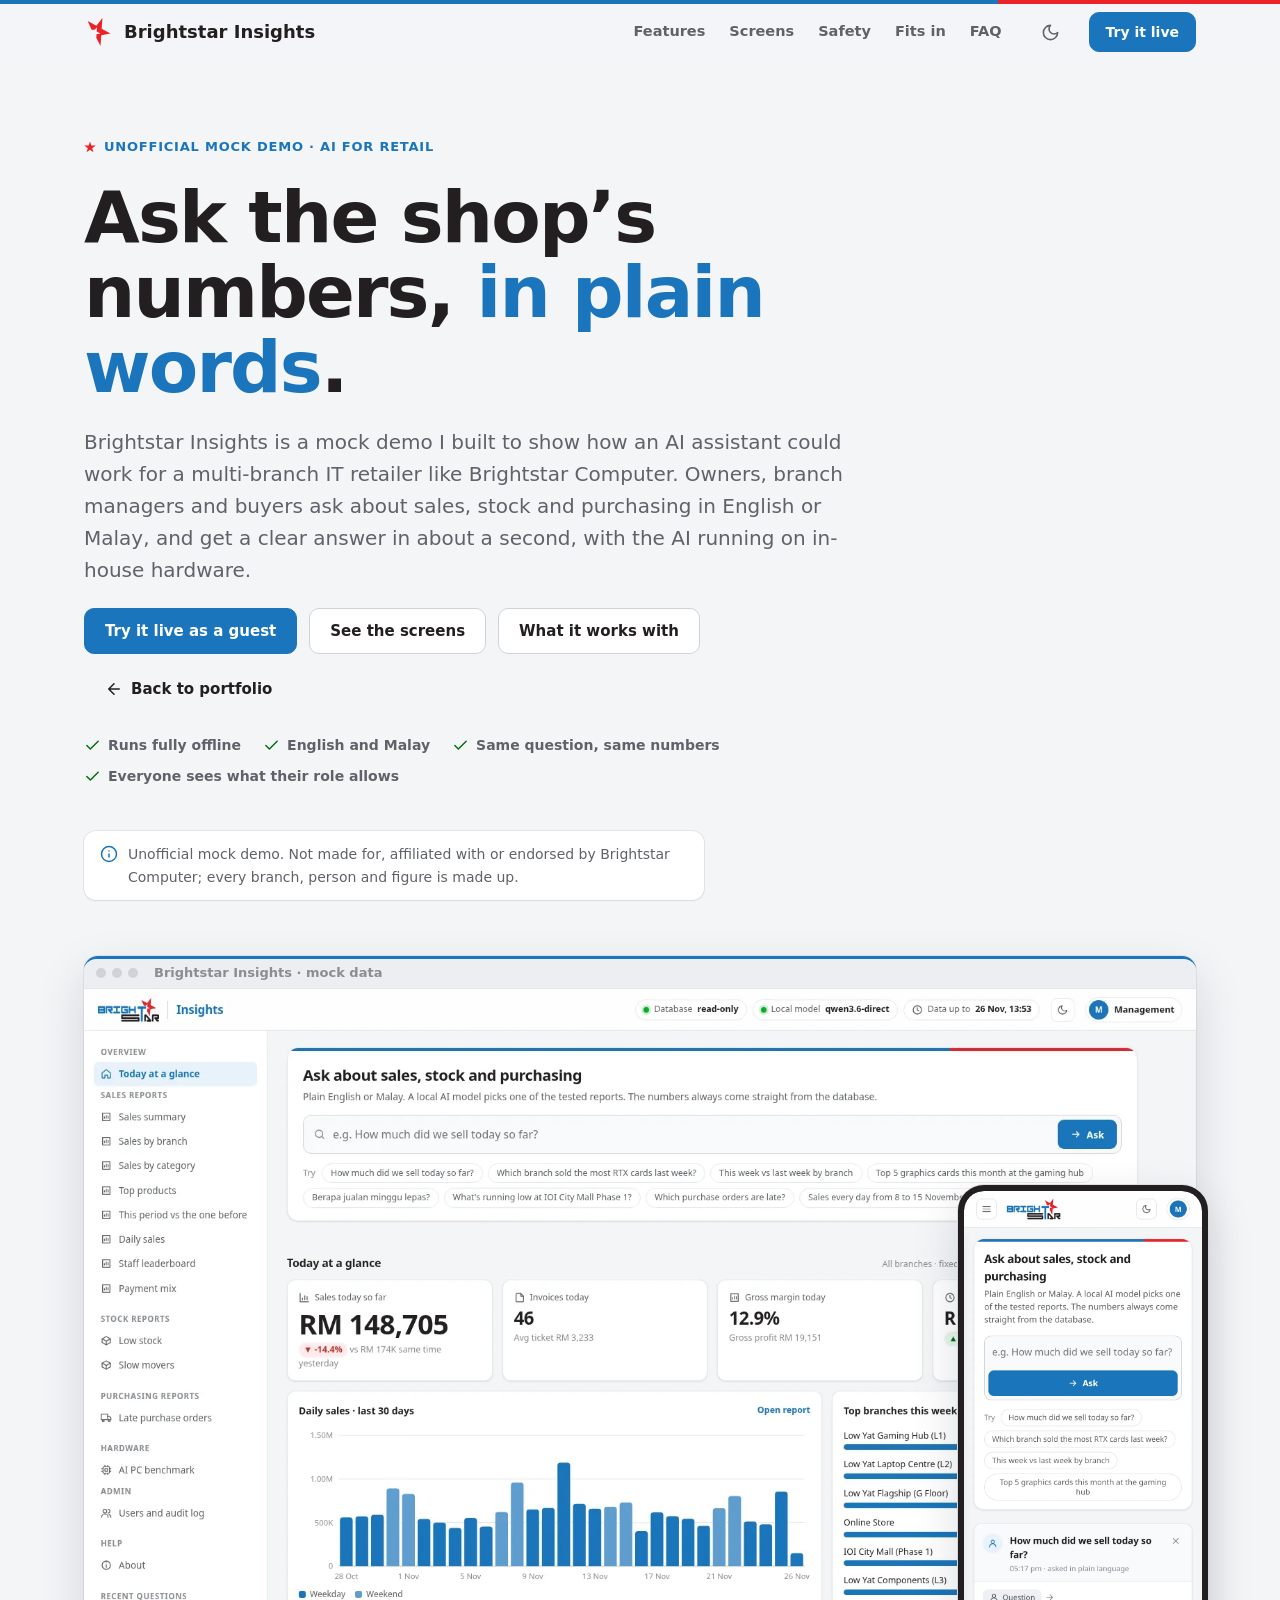
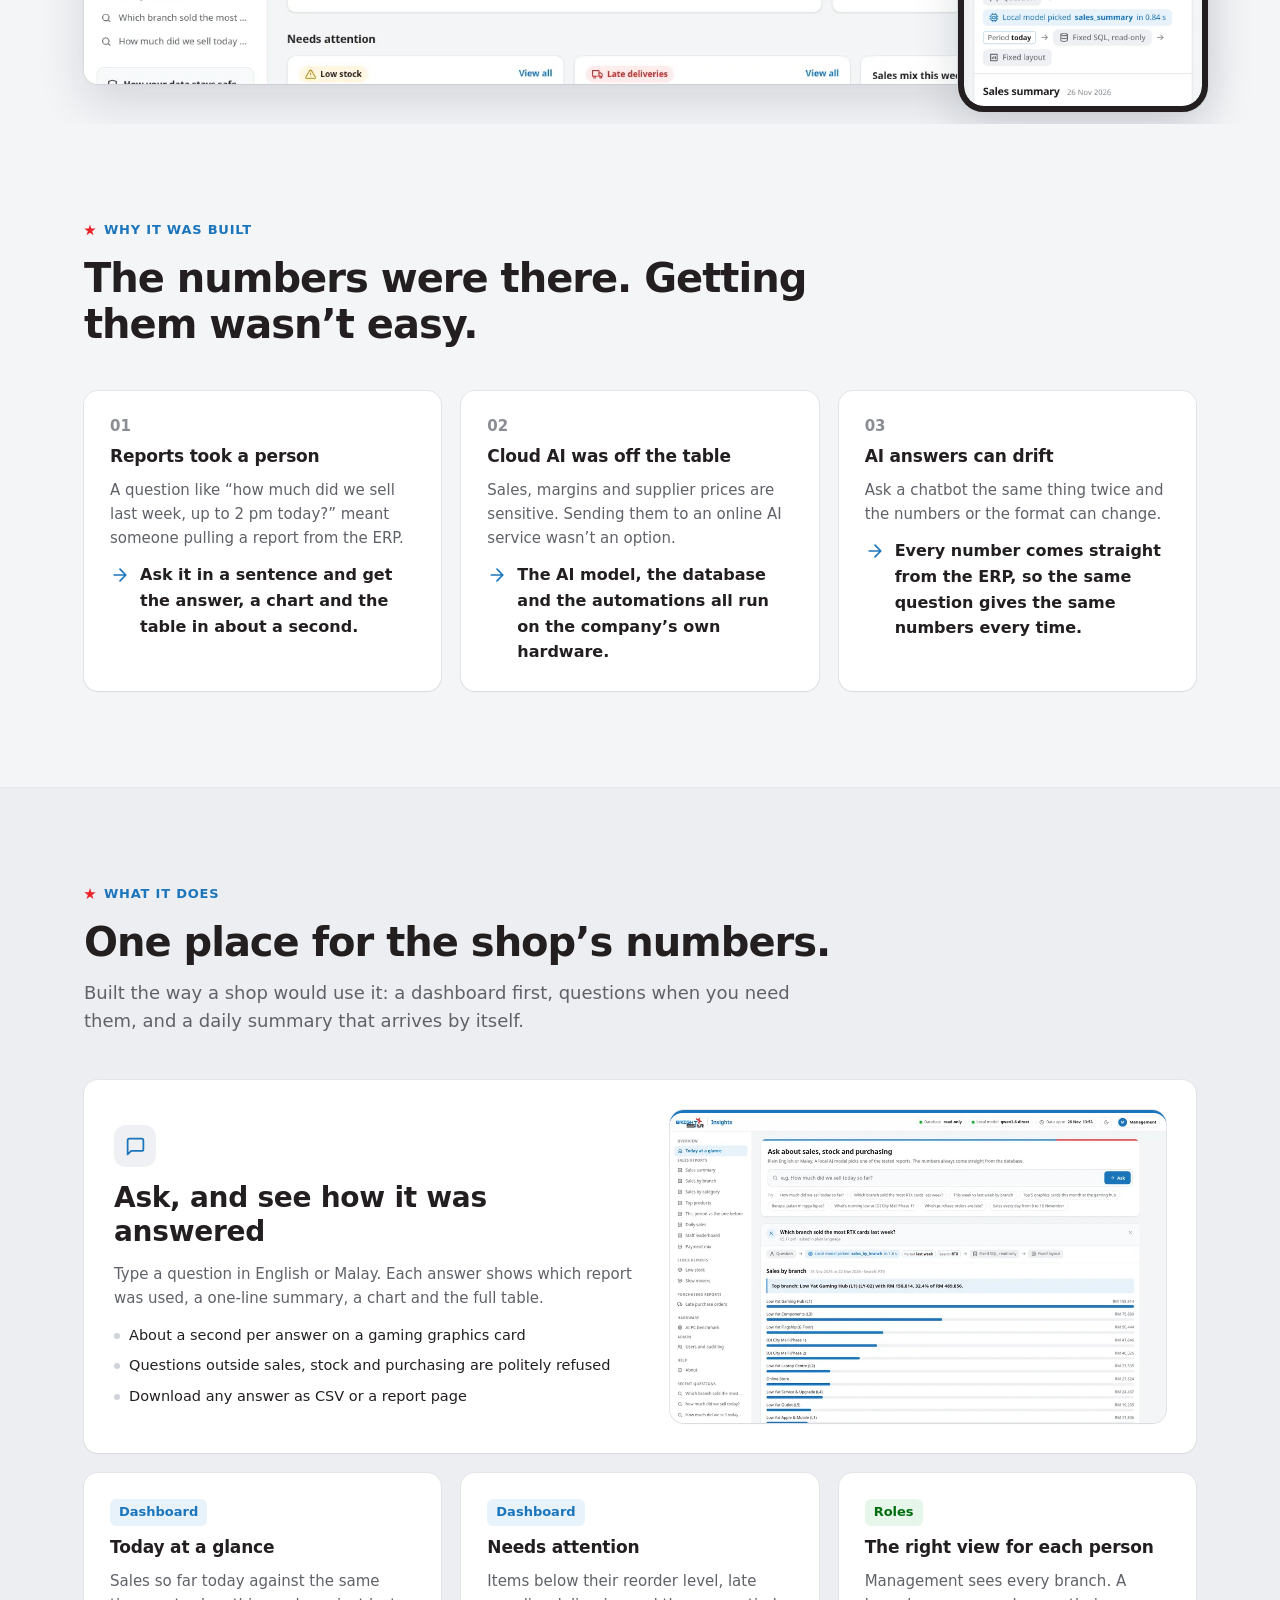
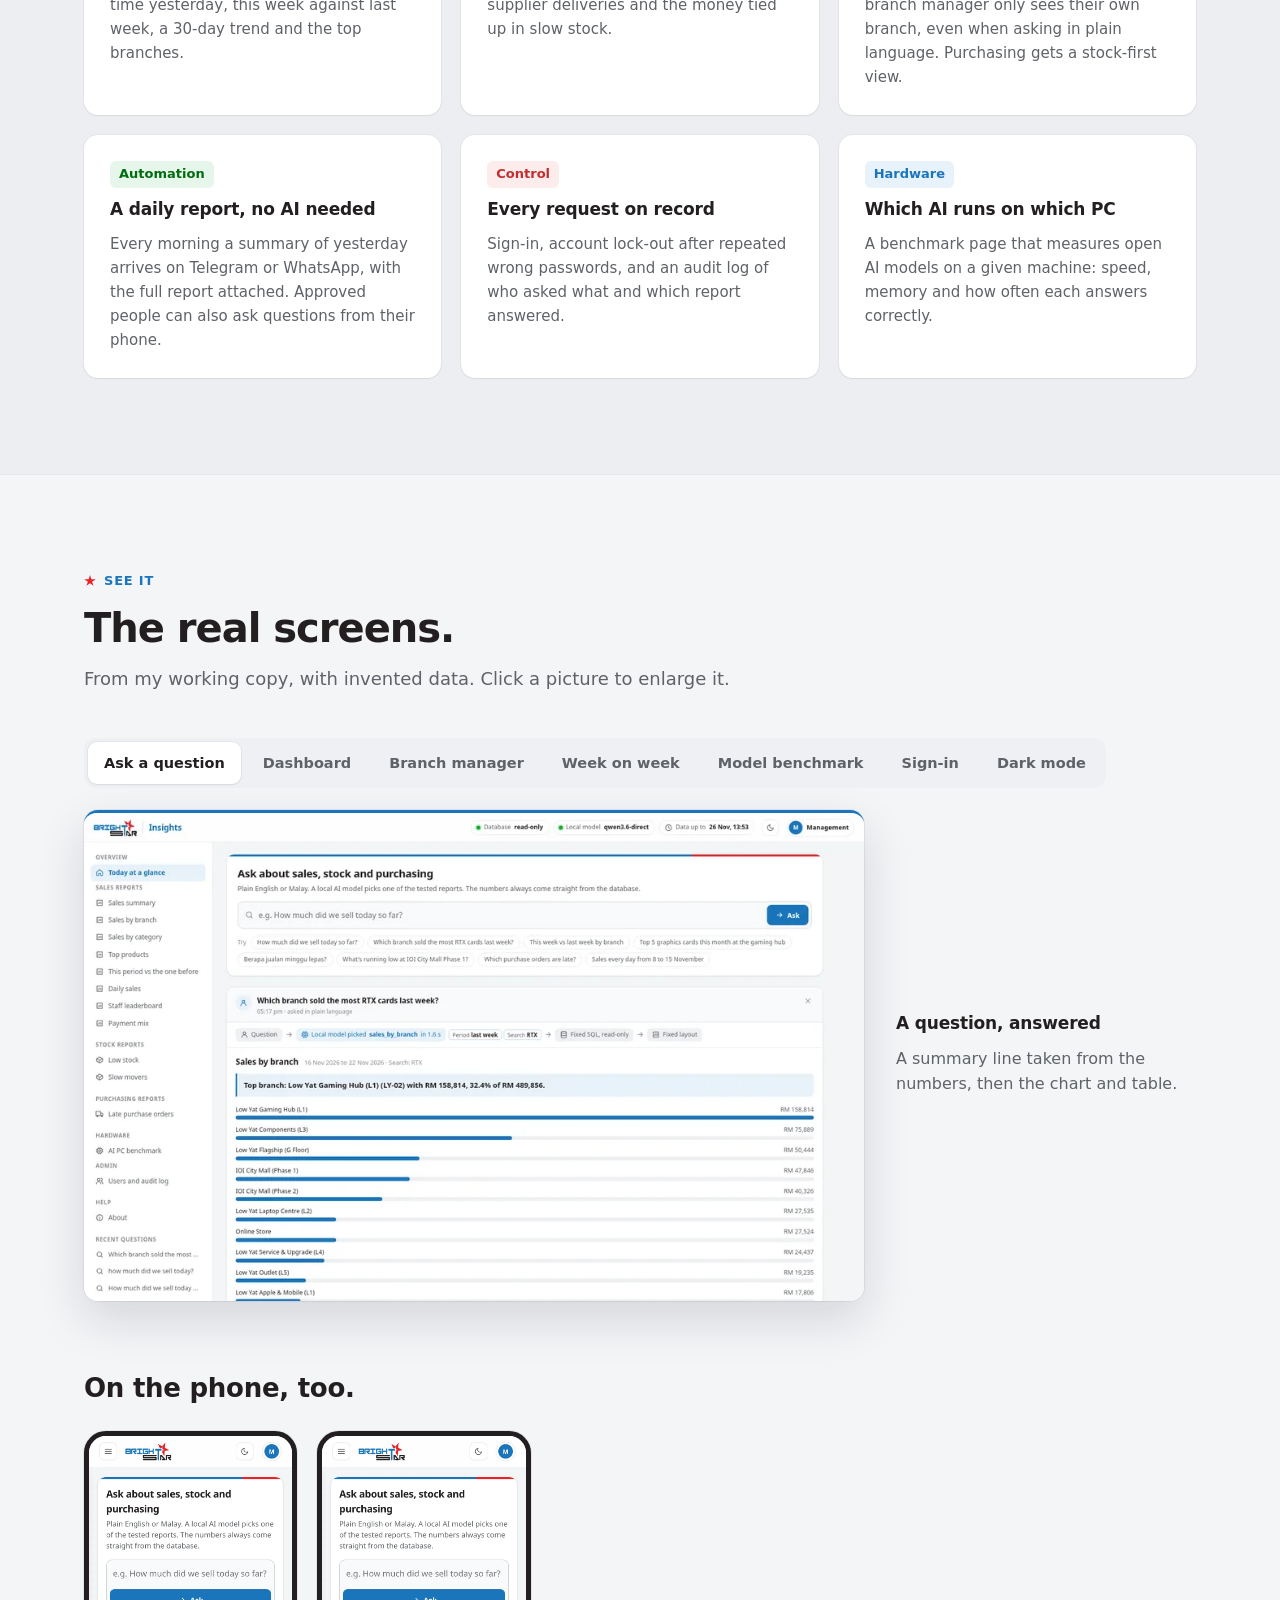
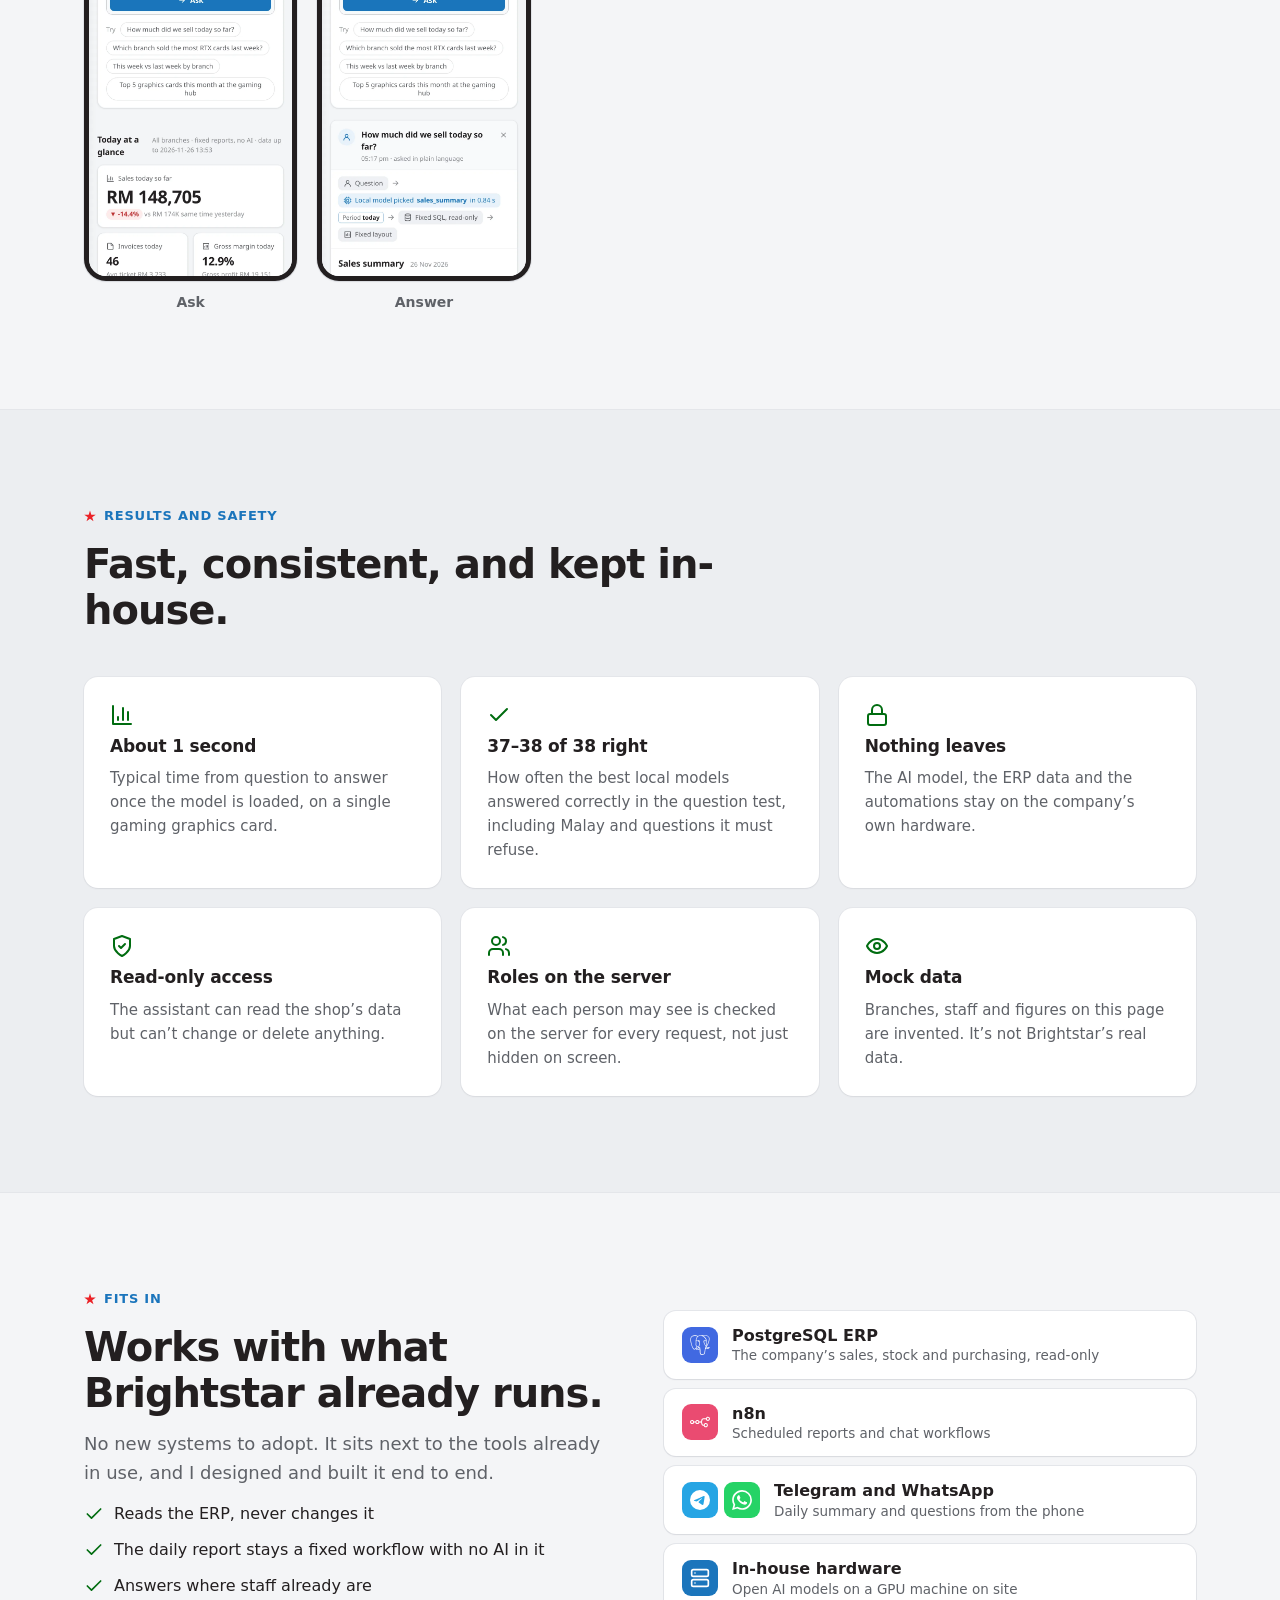
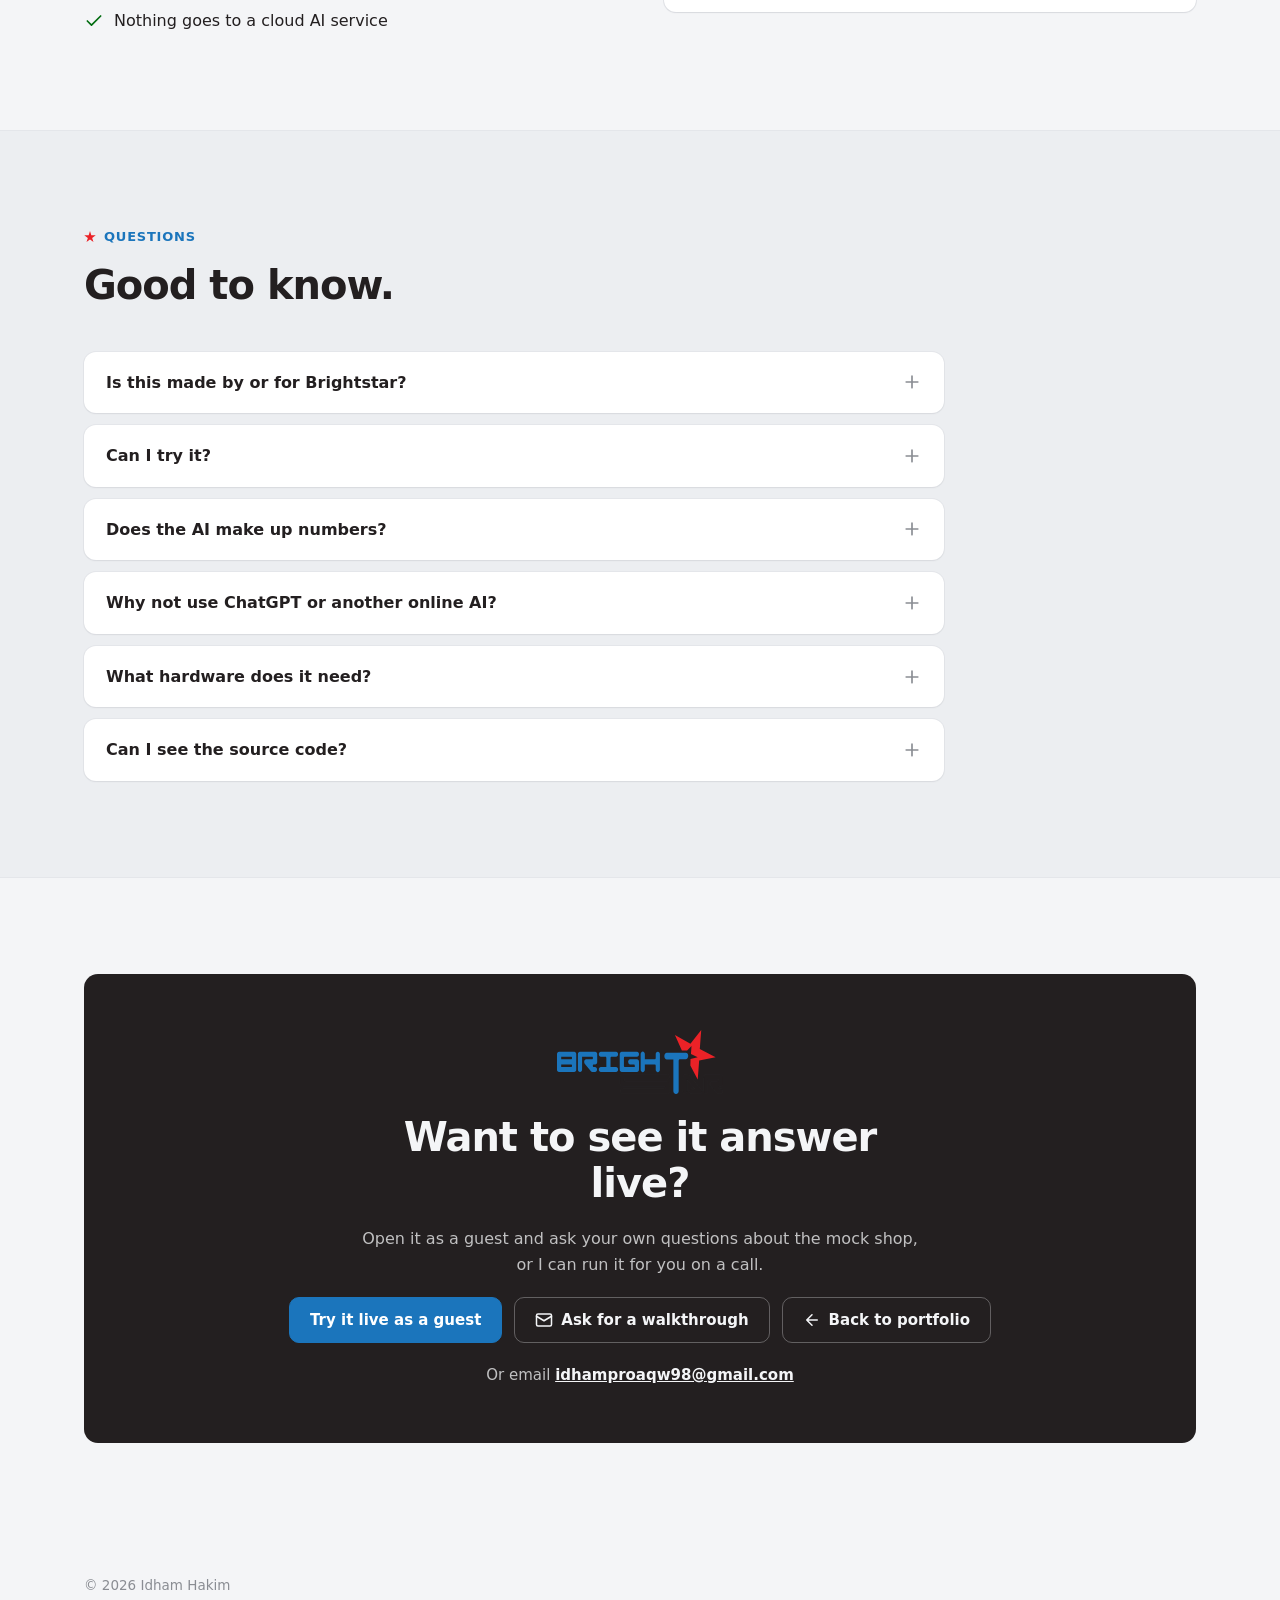
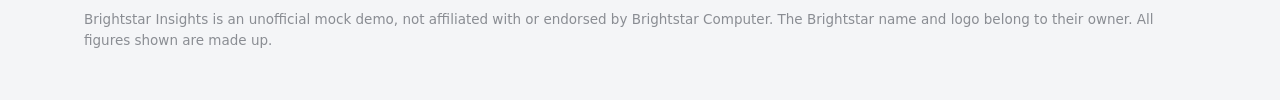
==== commit 4233bd82: "Retail page: Try it live as a guest (public Brightstar Insights demo) Co-Authored-By: Claude Opus 5." ====
--- a/retail/index.html
+++ b/retail/index.html
@@ -320,7 +320,7 @@
    <a href="#features">Features</a><a href="#screens">Screens</a><a href="#trust">Safety</a><a href="#stack">Fits in</a><a href="#faq">FAQ</a>
   </nav>
   <button class="iconbtn" id="theme" type="button" aria-label="Switch to dark mode" title="Light / dark"><svg class="ico"><use href="#i-moon"/></svg></button>
-  <a class="btn pri top-cta" href="mailto:idhamproaqw98@gmail.com?subject=Brightstar%20Insights%20demo">Ask for a walkthrough</a>
+  <a class="btn pri top-cta" href="https://archlinux.taila38d1a.ts.net:8443/retail/">Try it live</a>
   <button class="menu-btn" id="menuBtn" type="button" aria-label="Open menu" aria-haspopup="dialog" aria-controls="sheet"><svg class="ico"><use href="#i-menu"/></svg></button>
  </div>
 </header>
@@ -329,7 +329,7 @@
  <nav aria-label="Sections">
   <a href="#features">Features</a><a href="#screens">Screens</a><a href="#trust">Safety</a><a href="#stack">Fits in</a><a href="#faq">FAQ</a>
  </nav>
- <div class="sh-cta"><a class="btn pri" href="mailto:idhamproaqw98@gmail.com?subject=Brightstar%20Insights%20demo">Ask for a walkthrough</a><a class="btn" href="../#work"><svg class="ico"><use href="#i-back"/></svg>Back to portfolio</a></div>
+ <div class="sh-cta"><a class="btn pri" href="https://archlinux.taila38d1a.ts.net:8443/retail/">Try it live</a><a class="btn" href="mailto:idhamproaqw98@gmail.com?subject=Brightstar%20Insights%20demo">Ask for a walkthrough</a><a class="btn" href="../#work"><svg class="ico"><use href="#i-back"/></svg>Back to portfolio</a></div>
 </dialog>
 
 <main>
@@ -340,7 +340,8 @@
    <h1>Ask the shop’s numbers, <em>in plain words</em>.</h1>
    <p class="lead">Brightstar Insights is a mock demo I built to show how an AI assistant could work for a multi-branch IT retailer like Brightstar Computer. Owners, branch managers and buyers ask about sales, stock and purchasing in English or Malay, and get a clear answer in about a second, with the AI running on in-house hardware.</p>
    <div class="ctas">
-    <a class="btn pri" href="#screens">See the screens</a>
+    <a class="btn pri" href="https://archlinux.taila38d1a.ts.net:8443/retail/">Try it live as a guest</a>
+    <a class="btn" href="#screens">See the screens</a>
     <a class="btn" href="#stack">What it works with</a>
     <a class="btn ghost" href="../#work"><svg class="ico"><use href="#i-back"/></svg>Back to portfolio</a>
    </div>
@@ -462,7 +463,7 @@
   <div class="shead rv"><span class="eyebrow">Questions</span><h2>Good to know.</h2></div>
   <div class="faq rv">
    <details><summary>Is this made by or for Brightstar?<svg class="ico"><use href="#i-plus"/></svg></summary><p>No. It’s an unofficial mock demo I made on my own, using the Brightstar name and logo only to show the idea in context. It isn’t affiliated with or endorsed by Brightstar Computer, and every branch, person and number is made up.</p></details>
-   <details><summary>Can I try it?<svg class="ico"><use href="#i-plus"/></svg></summary><p>It runs on my own PC, because the AI model and the data are local by design, so there’s no public demo. I’m happy to show it live on a call.</p></details>
+   <details><summary>Can I try it?<svg class="ico"><use href="#i-plus"/></svg></summary><p>Yes. <a href="https://archlinux.taila38d1a.ts.net:8443/retail/">Open it as a guest</a>: one click, no sign-up, the full app for 24 hours on made-up shop data. It runs on my own PC with a local AI model, so it’s live while that PC is on, guests have a question limit, and an answer may wait a moment while staff questions run.</p></details>
    <details><summary>Does the AI make up numbers?<svg class="ico"><use href="#i-plus"/></svg></summary><p>No. Every number on screen comes from the ERP data, and the same question always gives the same numbers.</p></details>
    <details><summary>Why not use ChatGPT or another online AI?<svg class="ico"><use href="#i-plus"/></svg></summary><p>Because the shop’s sales and supplier data shouldn’t leave the company. A local model keeps everything on site.</p></details>
    <details><summary>What hardware does it need?<svg class="ico"><use href="#i-plus"/></svg></summary><p>A PC with a gaming graphics card is enough, and a dedicated AI machine runs the larger models. The benchmark page shows which models fit which hardware.</p></details>
@@ -476,9 +477,10 @@
   <div class="card rv">
    <img class="bslogo lt" src="img/brightstar-logo.svg" width="166" height="64" alt="Brightstar Computer logo"><img class="bslogo dk" src="img/brightstar-logo-dark.svg" width="166" height="64" alt="">
    <h2>Want to see it answer live?</h2>
-   <p>I can run it on a call: ask your own questions about the mock shop and see the answers arrive.</p>
+   <p>Open it as a guest and ask your own questions about the mock shop, or I can run it for you on a call.</p>
    <div class="ctas" style="justify-content:center">
-    <a class="btn pri" href="mailto:idhamproaqw98@gmail.com?subject=Brightstar%20Insights%20demo"><svg class="ico"><use href="#i-mail"/></svg>Ask for a walkthrough</a>
+    <a class="btn pri" href="https://archlinux.taila38d1a.ts.net:8443/retail/">Try it live as a guest</a>
+    <a class="btn" href="mailto:idhamproaqw98@gmail.com?subject=Brightstar%20Insights%20demo"><svg class="ico"><use href="#i-mail"/></svg>Ask for a walkthrough</a>
     <a class="btn" href="../#work"><svg class="ico"><use href="#i-back"/></svg>Back to portfolio</a>
    </div>
    <p class="mail">Or email <a href="mailto:idhamproaqw98@gmail.com">idhamproaqw98@gmail.com</a></p>
@@ -494,7 +496,7 @@
  </div>
 </footer>
 
-<div id="mbar" aria-label="Quick actions" inert><a class="btn" href="../#work">Back to portfolio</a><a class="btn pri" href="mailto:idhamproaqw98@gmail.com?subject=Brightstar%20Insights%20demo">Email me</a></div>
+<div id="mbar" aria-label="Quick actions" inert><a class="btn" href="../#work">Back to portfolio</a><a class="btn pri" href="https://archlinux.taila38d1a.ts.net:8443/retail/">Try it live</a></div>
 
 <dialog id="lb" aria-label="Enlarged screenshot"><button type="button" aria-label="Close"><svg class="ico"><use href="#i-x"/></svg></button><img alt=""></dialog>
 
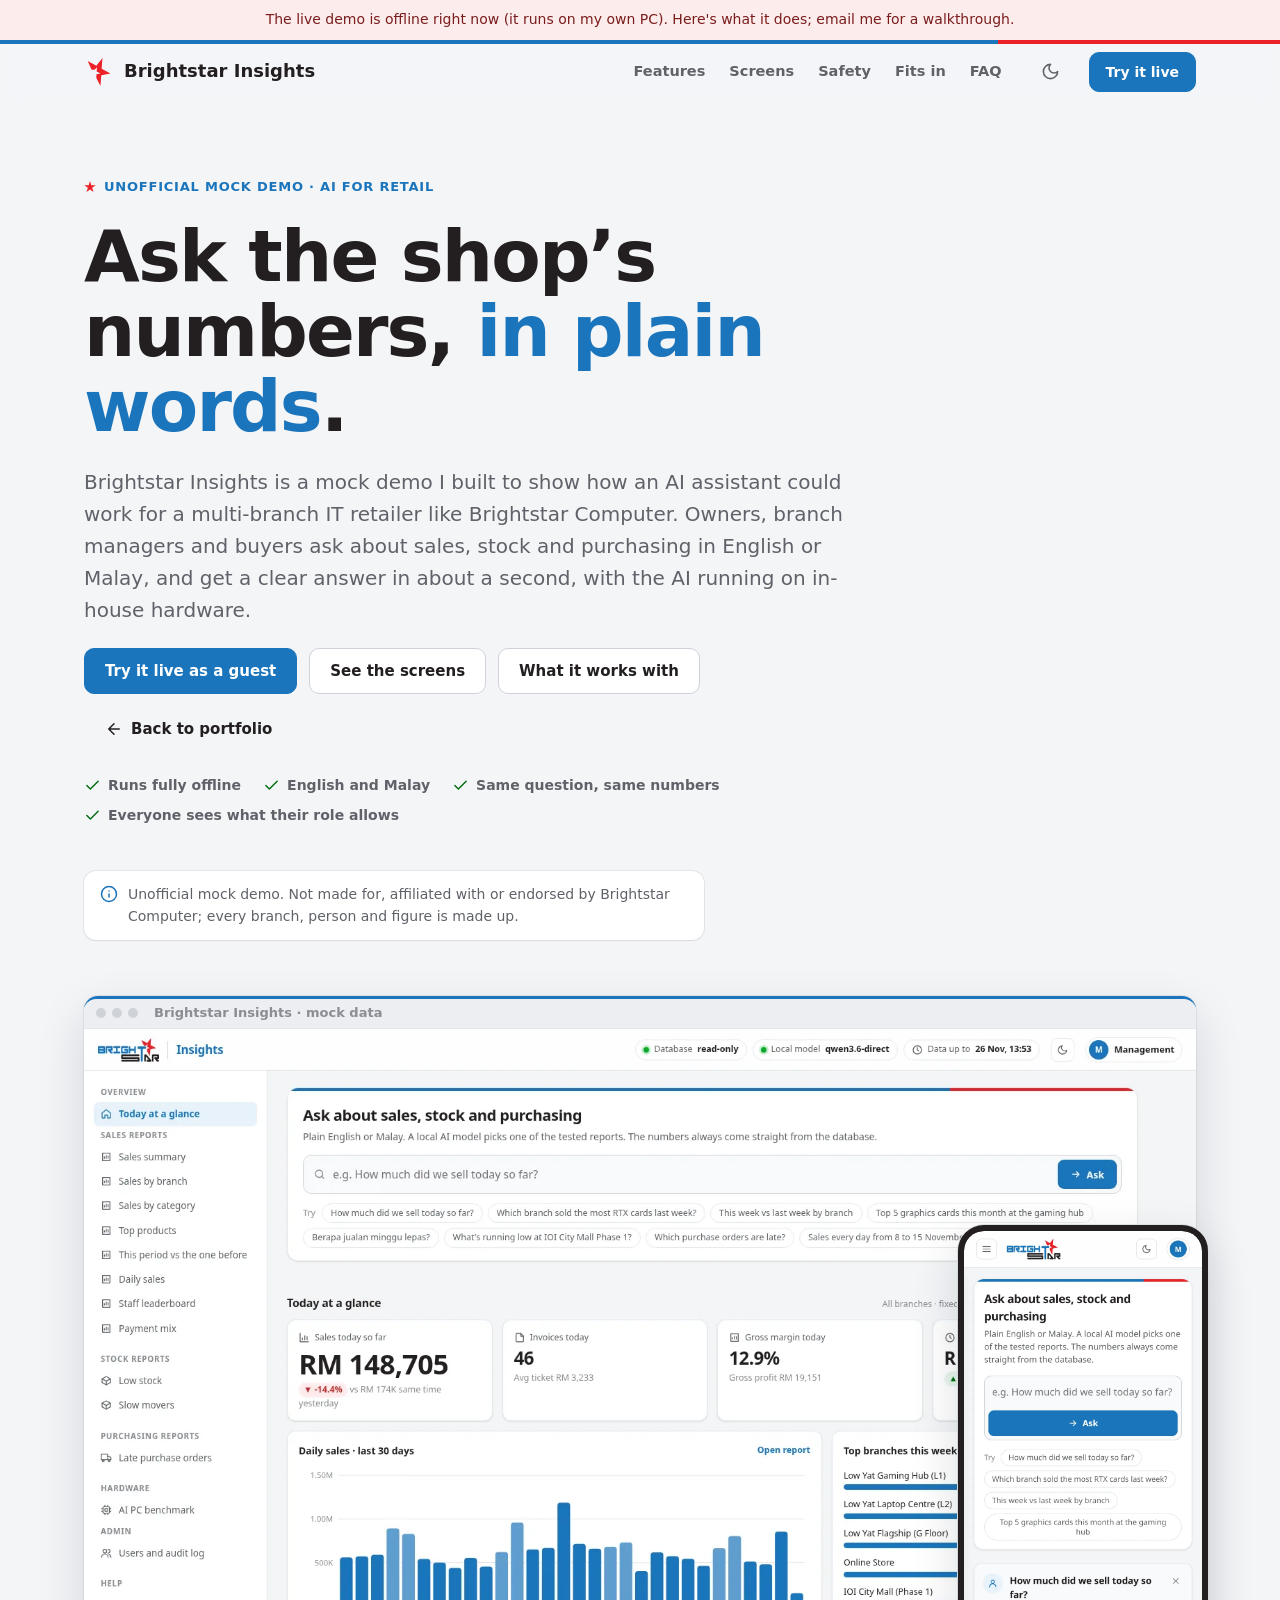
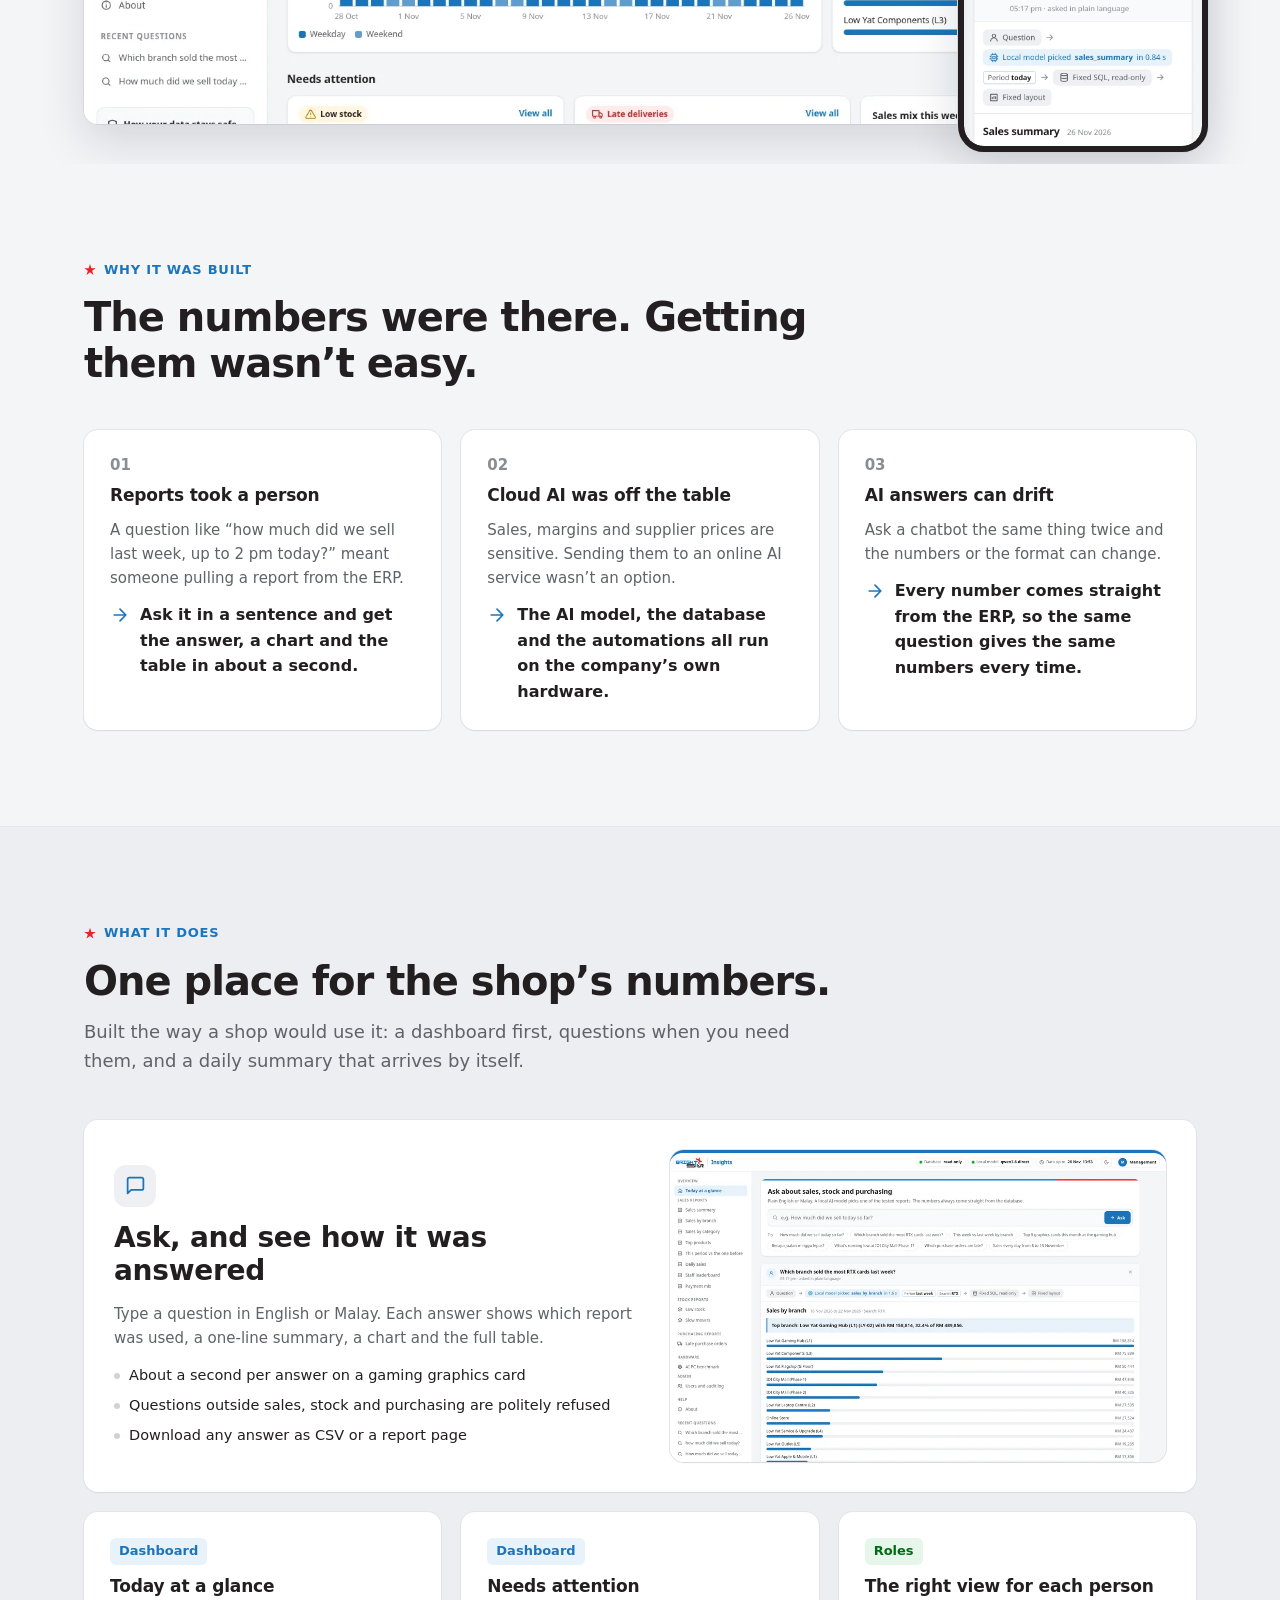
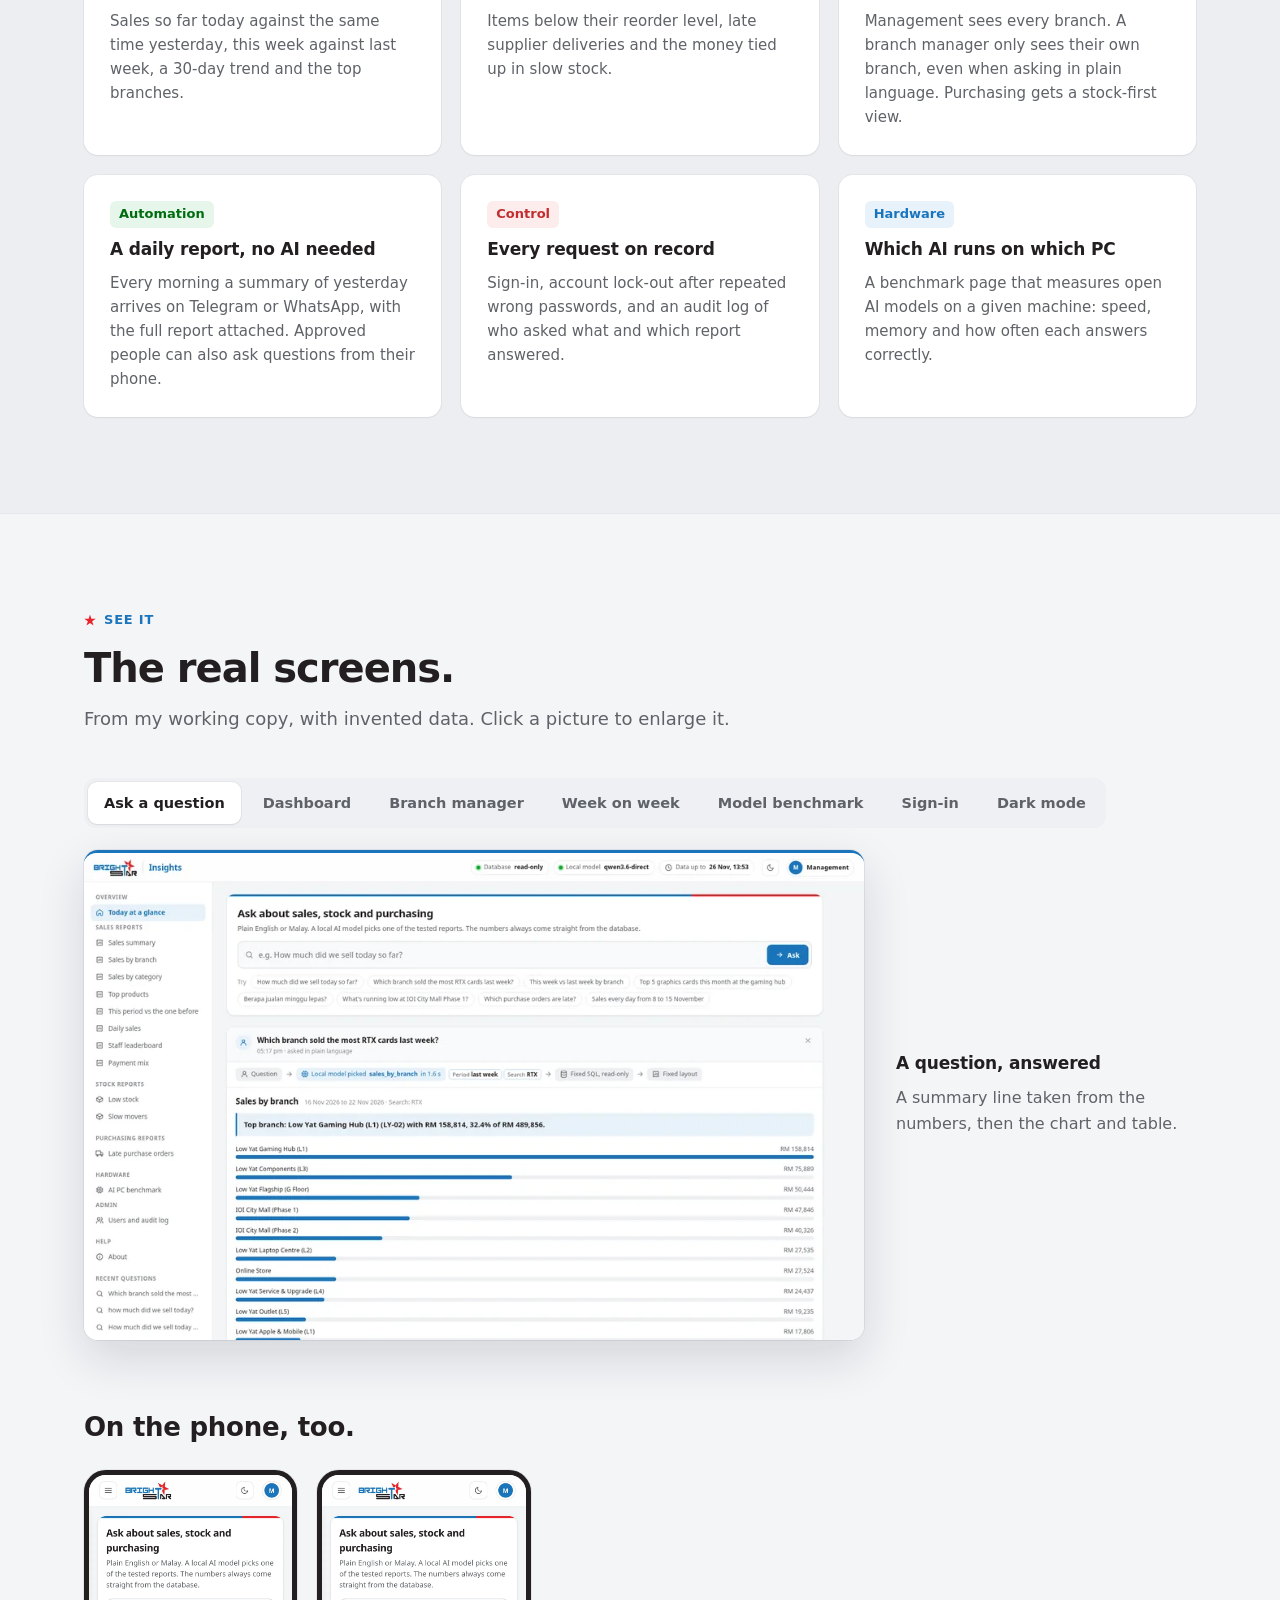
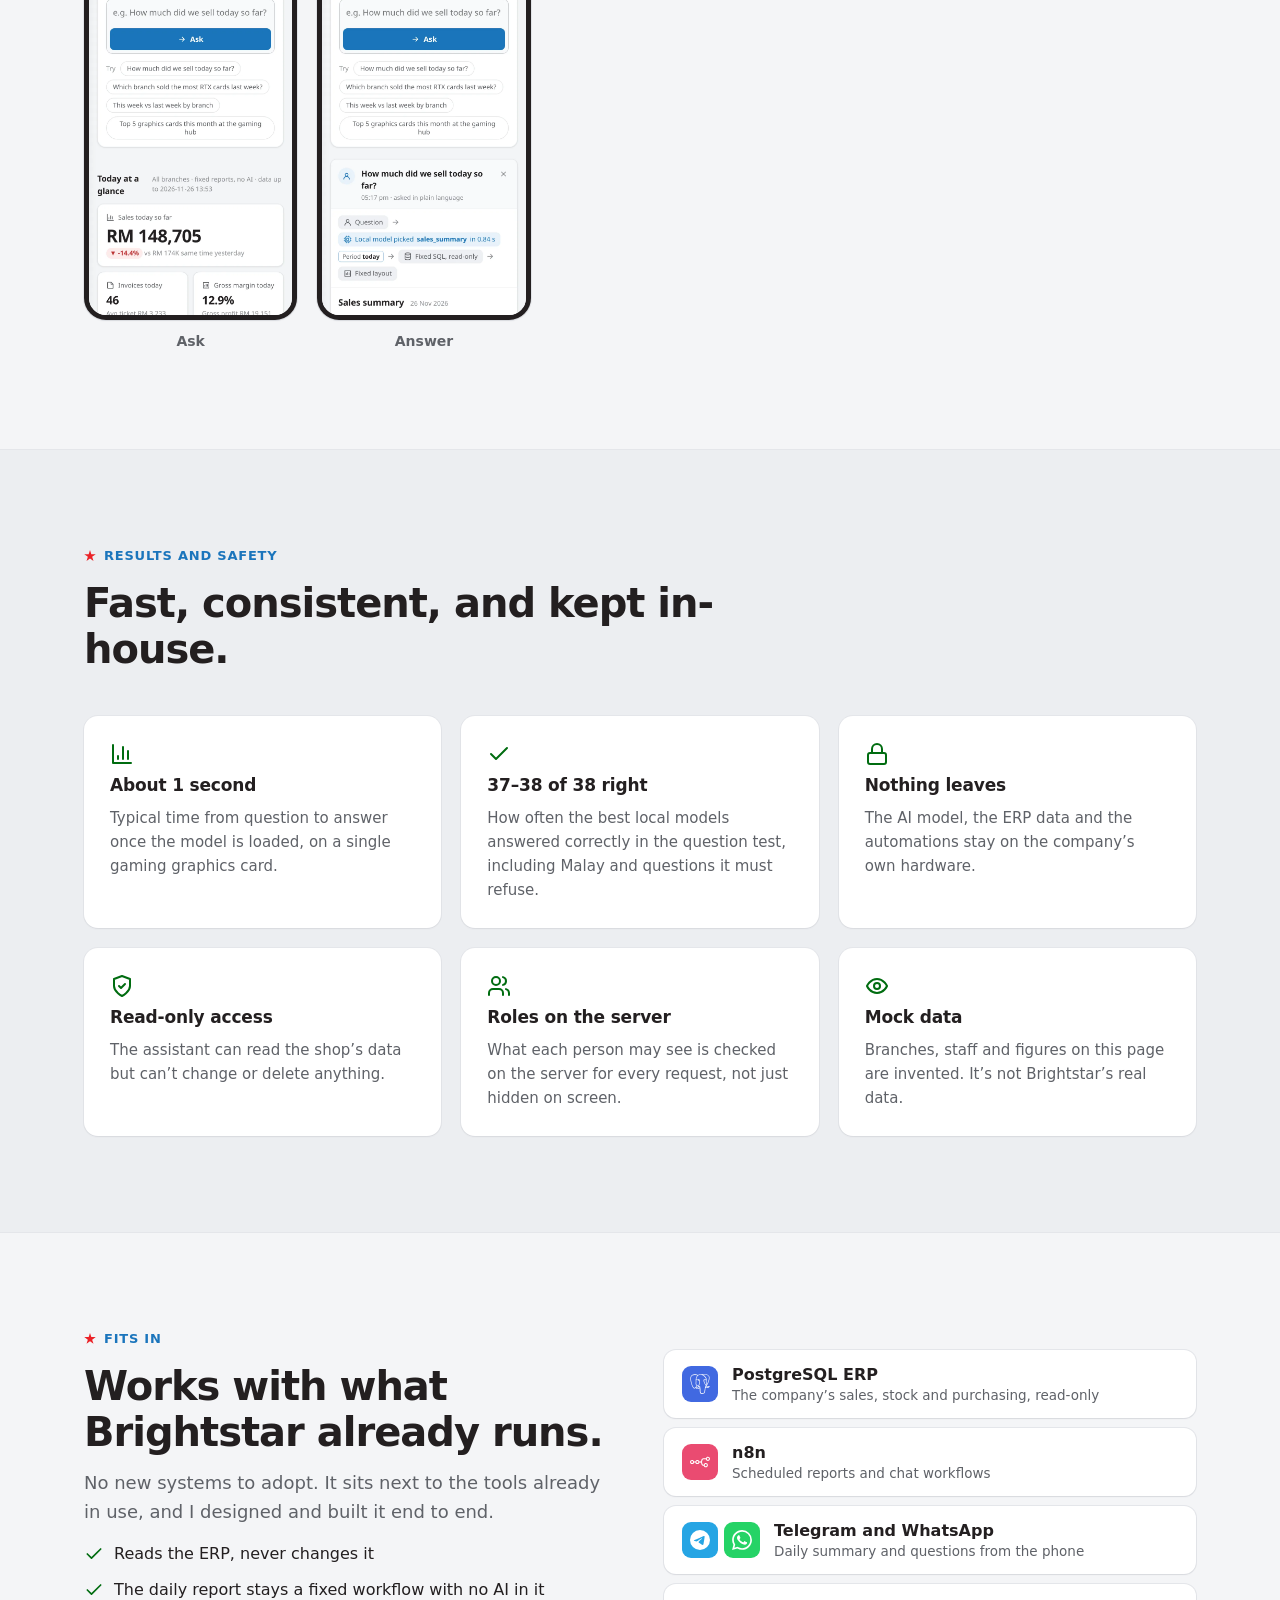
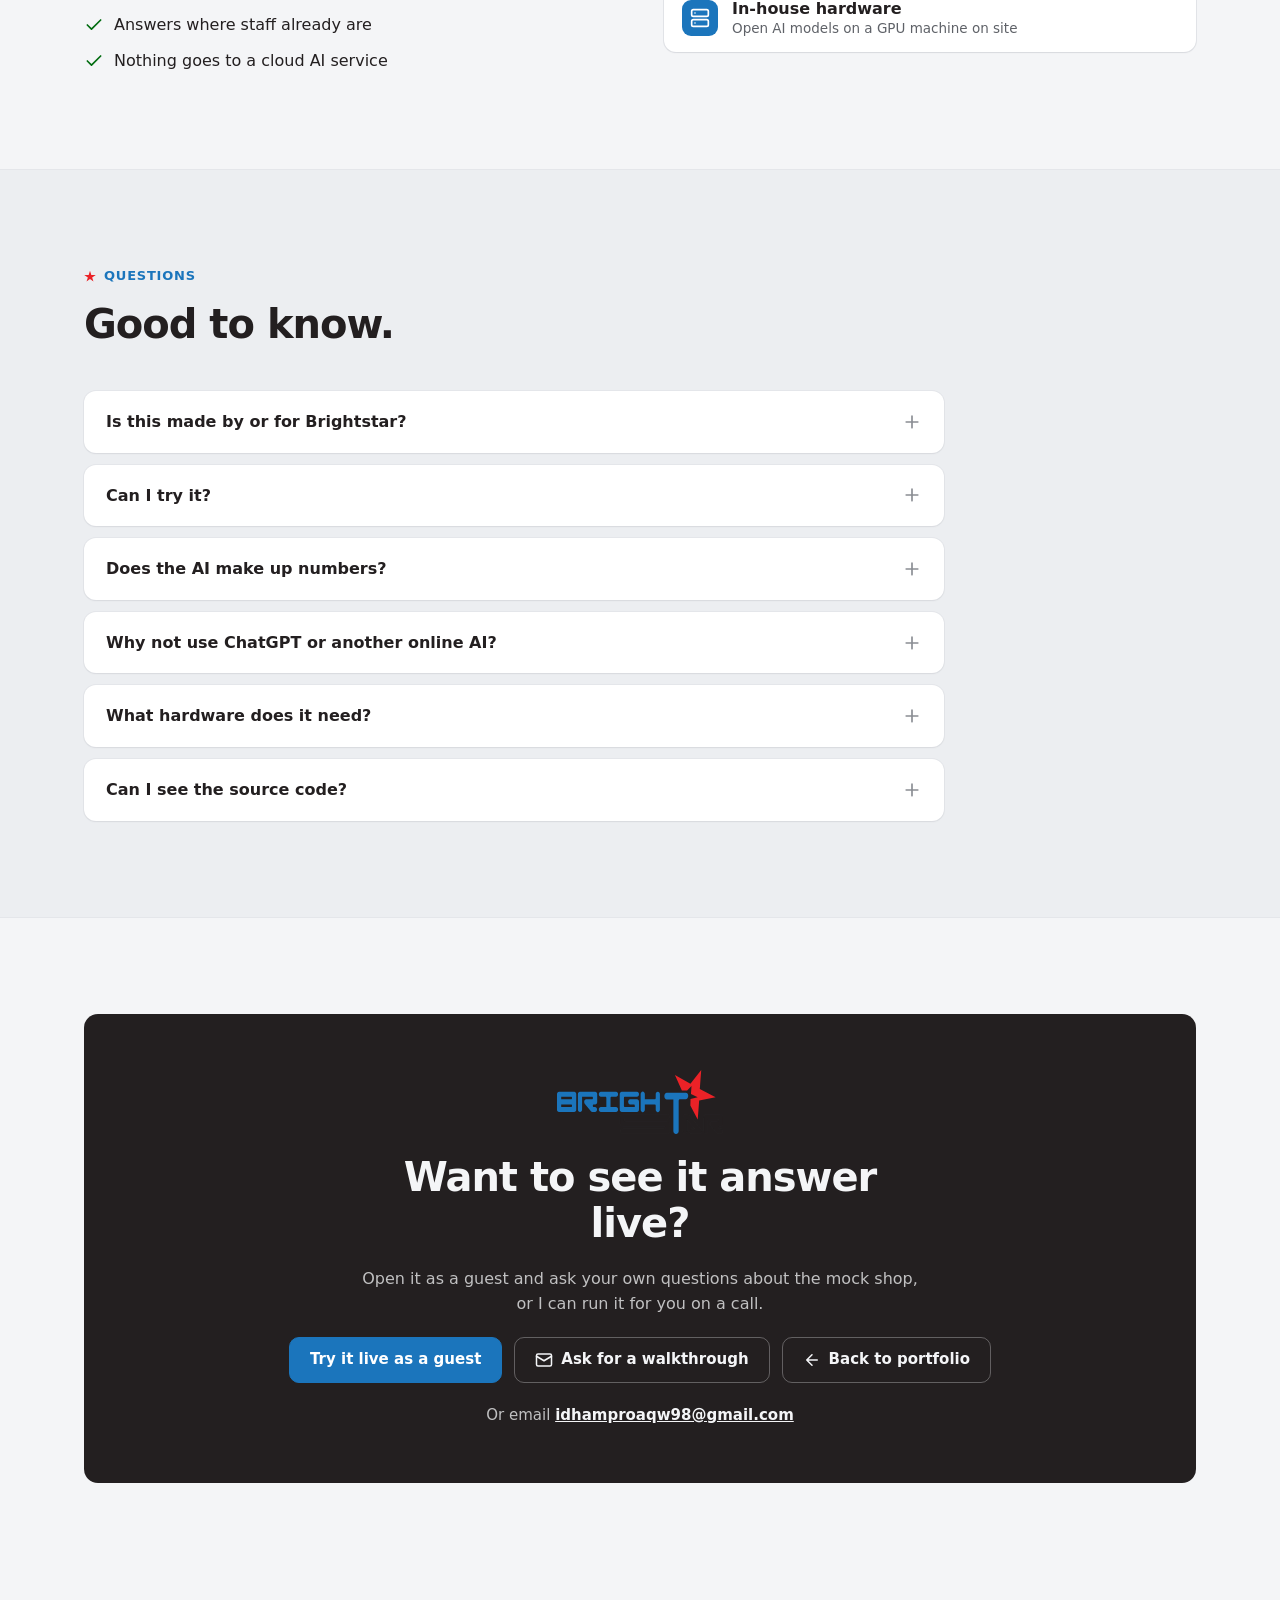
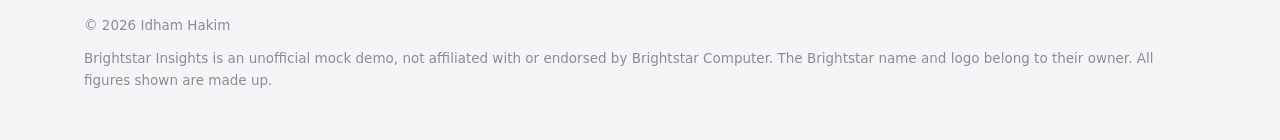
==== commit 8222f3e0: "Retail page: go straight to the live demo sign-in when it's reachable (?stay to read the page) Co-Au" ====
--- a/retail/index.html
+++ b/retail/index.html
@@ -2,6 +2,32 @@
 <html lang="en">
 <head>
 <meta charset="utf-8">
+<script>
+/* Go straight to the live demo's sign-in page. It runs on my own PC, so check it's reachable first: if it isn't,
+   stay on this project page and say so. Add ?stay to the address to read this page anyway. */
+(function () {
+  var LIVE = "https://archlinux.taila38d1a.ts.net:8443/retail/login";
+  if (/[?&]stay\b/.test(location.search)) return;
+  var d = document.documentElement, done = false;
+  d.style.visibility = "hidden";
+  function show(offline) {
+    if (done) return; done = true; d.style.visibility = "";
+    if (!offline) return;
+    var note = function () {
+      var n = document.createElement("div");
+      n.setAttribute("role", "status");
+      n.style.cssText = "padding:10px 16px;text-align:center;font:14px/1.4 system-ui,sans-serif;background:#fdecec;color:#7a1d1d";
+      n.textContent = "The live demo is offline right now (it runs on my own PC). Here's what it does; email me for a walkthrough.";
+      document.body.insertBefore(n, document.body.firstChild);
+    };
+    if (document.body) note(); else document.addEventListener("DOMContentLoaded", note);
+  }
+  var timer = setTimeout(function () { show(true); }, 3000);
+  fetch(LIVE, {mode: "no-cors", cache: "no-store"}).then(function () {
+    clearTimeout(timer); if (!done) { done = true; location.replace(LIVE); }
+  }, function () { clearTimeout(timer); show(true); });
+})();
+</script>
 <meta name="viewport" content="width=device-width, initial-scale=1, viewport-fit=cover">
 <title>Brightstar Insights · unofficial mock demo</title>
 <meta name="description" content="Brightstar Insights is an unofficial mock demo of an AI assistant for a multi-branch IT retailer: ask about sales, stock and purchasing in plain English or Malay, with the AI running on in-house hardware. Not affiliated with Brightstar Computer; all data made up.">
@@ -320,7 +346,7 @@
    <a href="#features">Features</a><a href="#screens">Screens</a><a href="#trust">Safety</a><a href="#stack">Fits in</a><a href="#faq">FAQ</a>
   </nav>
   <button class="iconbtn" id="theme" type="button" aria-label="Switch to dark mode" title="Light / dark"><svg class="ico"><use href="#i-moon"/></svg></button>
-  <a class="btn pri top-cta" href="https://archlinux.taila38d1a.ts.net:8443/retail/">Try it live</a>
+  <a class="btn pri top-cta" href="https://archlinux.taila38d1a.ts.net:8443/retail/login">Try it live</a>
   <button class="menu-btn" id="menuBtn" type="button" aria-label="Open menu" aria-haspopup="dialog" aria-controls="sheet"><svg class="ico"><use href="#i-menu"/></svg></button>
  </div>
 </header>
@@ -329,7 +355,7 @@
  <nav aria-label="Sections">
   <a href="#features">Features</a><a href="#screens">Screens</a><a href="#trust">Safety</a><a href="#stack">Fits in</a><a href="#faq">FAQ</a>
  </nav>
- <div class="sh-cta"><a class="btn pri" href="https://archlinux.taila38d1a.ts.net:8443/retail/">Try it live</a><a class="btn" href="mailto:idhamproaqw98@gmail.com?subject=Brightstar%20Insights%20demo">Ask for a walkthrough</a><a class="btn" href="../#work"><svg class="ico"><use href="#i-back"/></svg>Back to portfolio</a></div>
+ <div class="sh-cta"><a class="btn pri" href="https://archlinux.taila38d1a.ts.net:8443/retail/login">Try it live</a><a class="btn" href="mailto:idhamproaqw98@gmail.com?subject=Brightstar%20Insights%20demo">Ask for a walkthrough</a><a class="btn" href="../#work"><svg class="ico"><use href="#i-back"/></svg>Back to portfolio</a></div>
 </dialog>
 
 <main>
@@ -340,7 +366,7 @@
    <h1>Ask the shop’s numbers, <em>in plain words</em>.</h1>
    <p class="lead">Brightstar Insights is a mock demo I built to show how an AI assistant could work for a multi-branch IT retailer like Brightstar Computer. Owners, branch managers and buyers ask about sales, stock and purchasing in English or Malay, and get a clear answer in about a second, with the AI running on in-house hardware.</p>
    <div class="ctas">
-    <a class="btn pri" href="https://archlinux.taila38d1a.ts.net:8443/retail/">Try it live as a guest</a>
+    <a class="btn pri" href="https://archlinux.taila38d1a.ts.net:8443/retail/login">Try it live as a guest</a>
     <a class="btn" href="#screens">See the screens</a>
     <a class="btn" href="#stack">What it works with</a>
     <a class="btn ghost" href="../#work"><svg class="ico"><use href="#i-back"/></svg>Back to portfolio</a>
@@ -463,7 +489,7 @@
   <div class="shead rv"><span class="eyebrow">Questions</span><h2>Good to know.</h2></div>
   <div class="faq rv">
    <details><summary>Is this made by or for Brightstar?<svg class="ico"><use href="#i-plus"/></svg></summary><p>No. It’s an unofficial mock demo I made on my own, using the Brightstar name and logo only to show the idea in context. It isn’t affiliated with or endorsed by Brightstar Computer, and every branch, person and number is made up.</p></details>
-   <details><summary>Can I try it?<svg class="ico"><use href="#i-plus"/></svg></summary><p>Yes. <a href="https://archlinux.taila38d1a.ts.net:8443/retail/">Open it as a guest</a>: one click, no sign-up, the full app for 24 hours on made-up shop data. It runs on my own PC with a local AI model, so it’s live while that PC is on, guests have a question limit, and an answer may wait a moment while staff questions run.</p></details>
+   <details><summary>Can I try it?<svg class="ico"><use href="#i-plus"/></svg></summary><p>Yes. <a href="https://archlinux.taila38d1a.ts.net:8443/retail/login">Open it as a guest</a>: one click, no sign-up, the full app for 24 hours on made-up shop data. It runs on my own PC with a local AI model, so it’s live while that PC is on, guests have a question limit, and an answer may wait a moment while staff questions run.</p></details>
    <details><summary>Does the AI make up numbers?<svg class="ico"><use href="#i-plus"/></svg></summary><p>No. Every number on screen comes from the ERP data, and the same question always gives the same numbers.</p></details>
    <details><summary>Why not use ChatGPT or another online AI?<svg class="ico"><use href="#i-plus"/></svg></summary><p>Because the shop’s sales and supplier data shouldn’t leave the company. A local model keeps everything on site.</p></details>
    <details><summary>What hardware does it need?<svg class="ico"><use href="#i-plus"/></svg></summary><p>A PC with a gaming graphics card is enough, and a dedicated AI machine runs the larger models. The benchmark page shows which models fit which hardware.</p></details>
@@ -479,7 +505,7 @@
    <h2>Want to see it answer live?</h2>
    <p>Open it as a guest and ask your own questions about the mock shop, or I can run it for you on a call.</p>
    <div class="ctas" style="justify-content:center">
-    <a class="btn pri" href="https://archlinux.taila38d1a.ts.net:8443/retail/">Try it live as a guest</a>
+    <a class="btn pri" href="https://archlinux.taila38d1a.ts.net:8443/retail/login">Try it live as a guest</a>
     <a class="btn" href="mailto:idhamproaqw98@gmail.com?subject=Brightstar%20Insights%20demo"><svg class="ico"><use href="#i-mail"/></svg>Ask for a walkthrough</a>
     <a class="btn" href="../#work"><svg class="ico"><use href="#i-back"/></svg>Back to portfolio</a>
    </div>
@@ -496,7 +522,7 @@
  </div>
 </footer>
 
-<div id="mbar" aria-label="Quick actions" inert><a class="btn" href="../#work">Back to portfolio</a><a class="btn pri" href="https://archlinux.taila38d1a.ts.net:8443/retail/">Try it live</a></div>
+<div id="mbar" aria-label="Quick actions" inert><a class="btn" href="../#work">Back to portfolio</a><a class="btn pri" href="https://archlinux.taila38d1a.ts.net:8443/retail/login">Try it live</a></div>
 
 <dialog id="lb" aria-label="Enlarged screenshot"><button type="button" aria-label="Close"><svg class="ico"><use href="#i-x"/></svg></button><img alt=""></dialog>
 
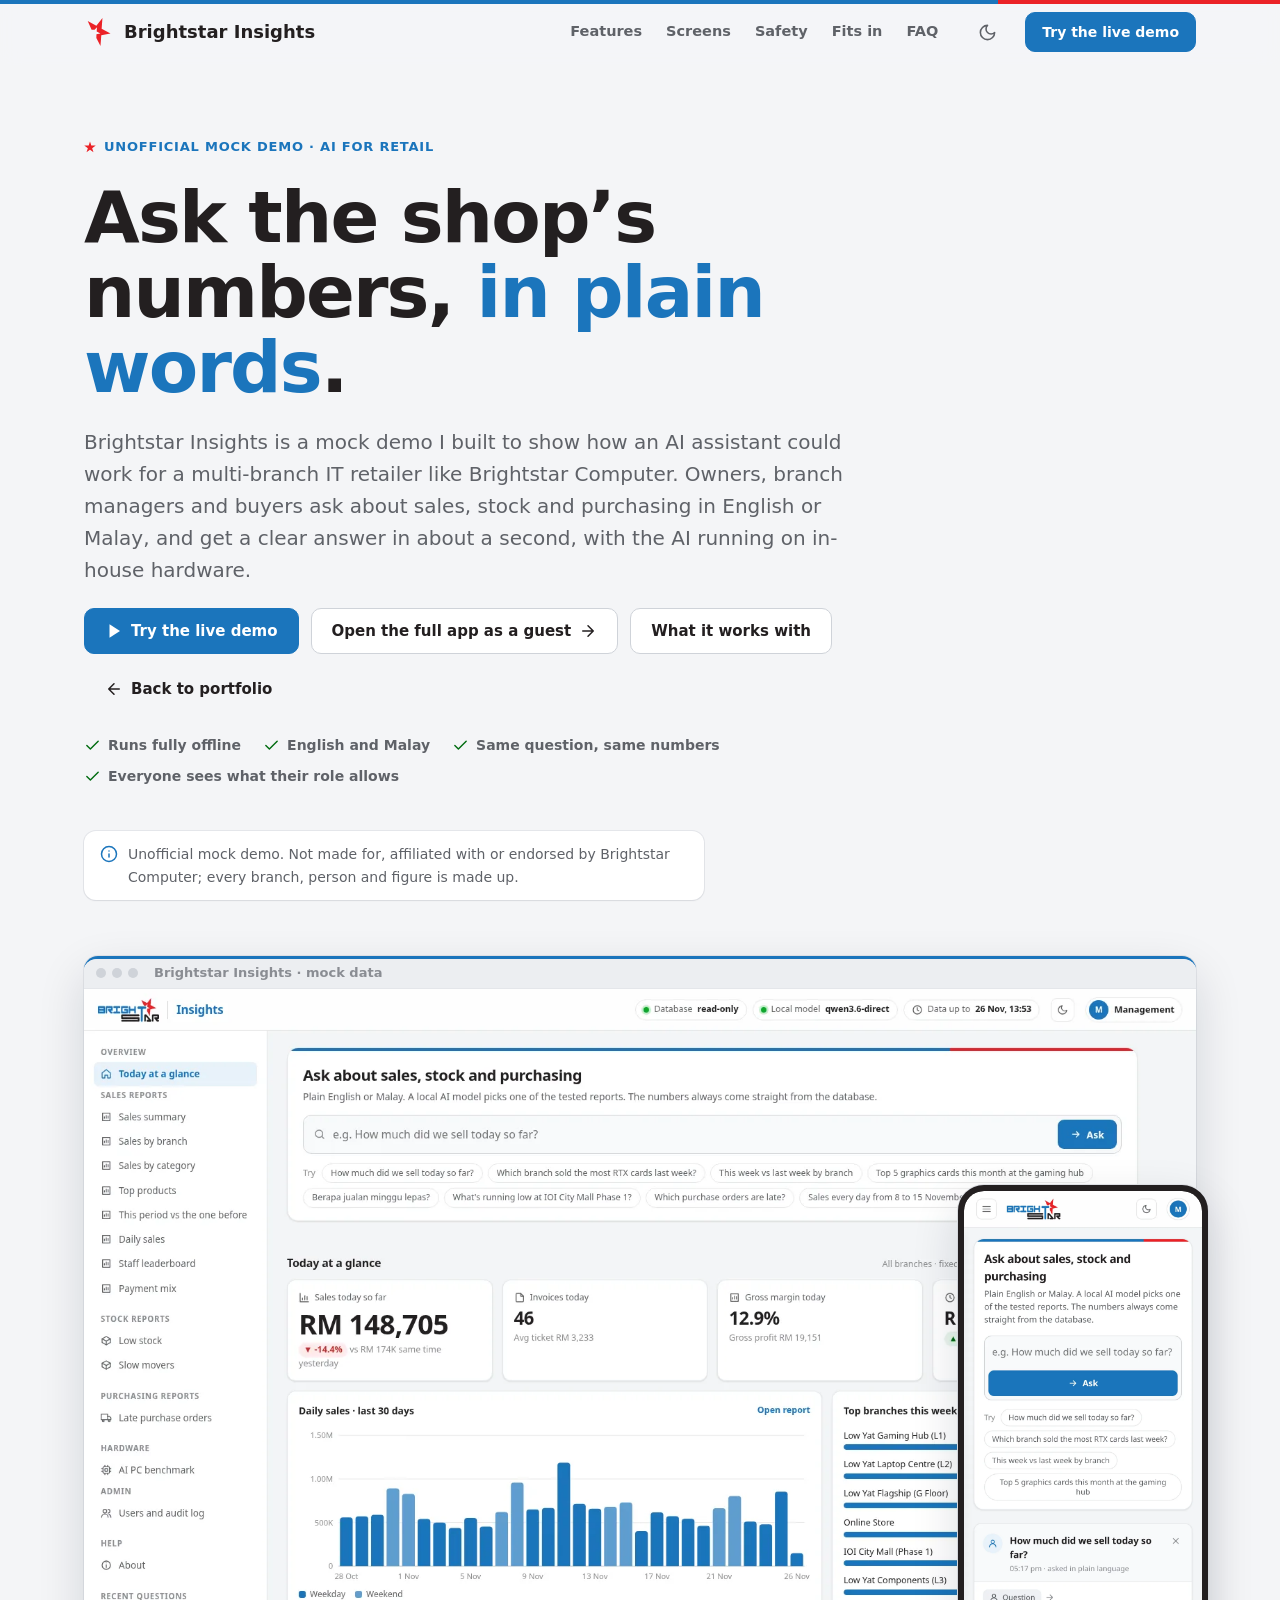
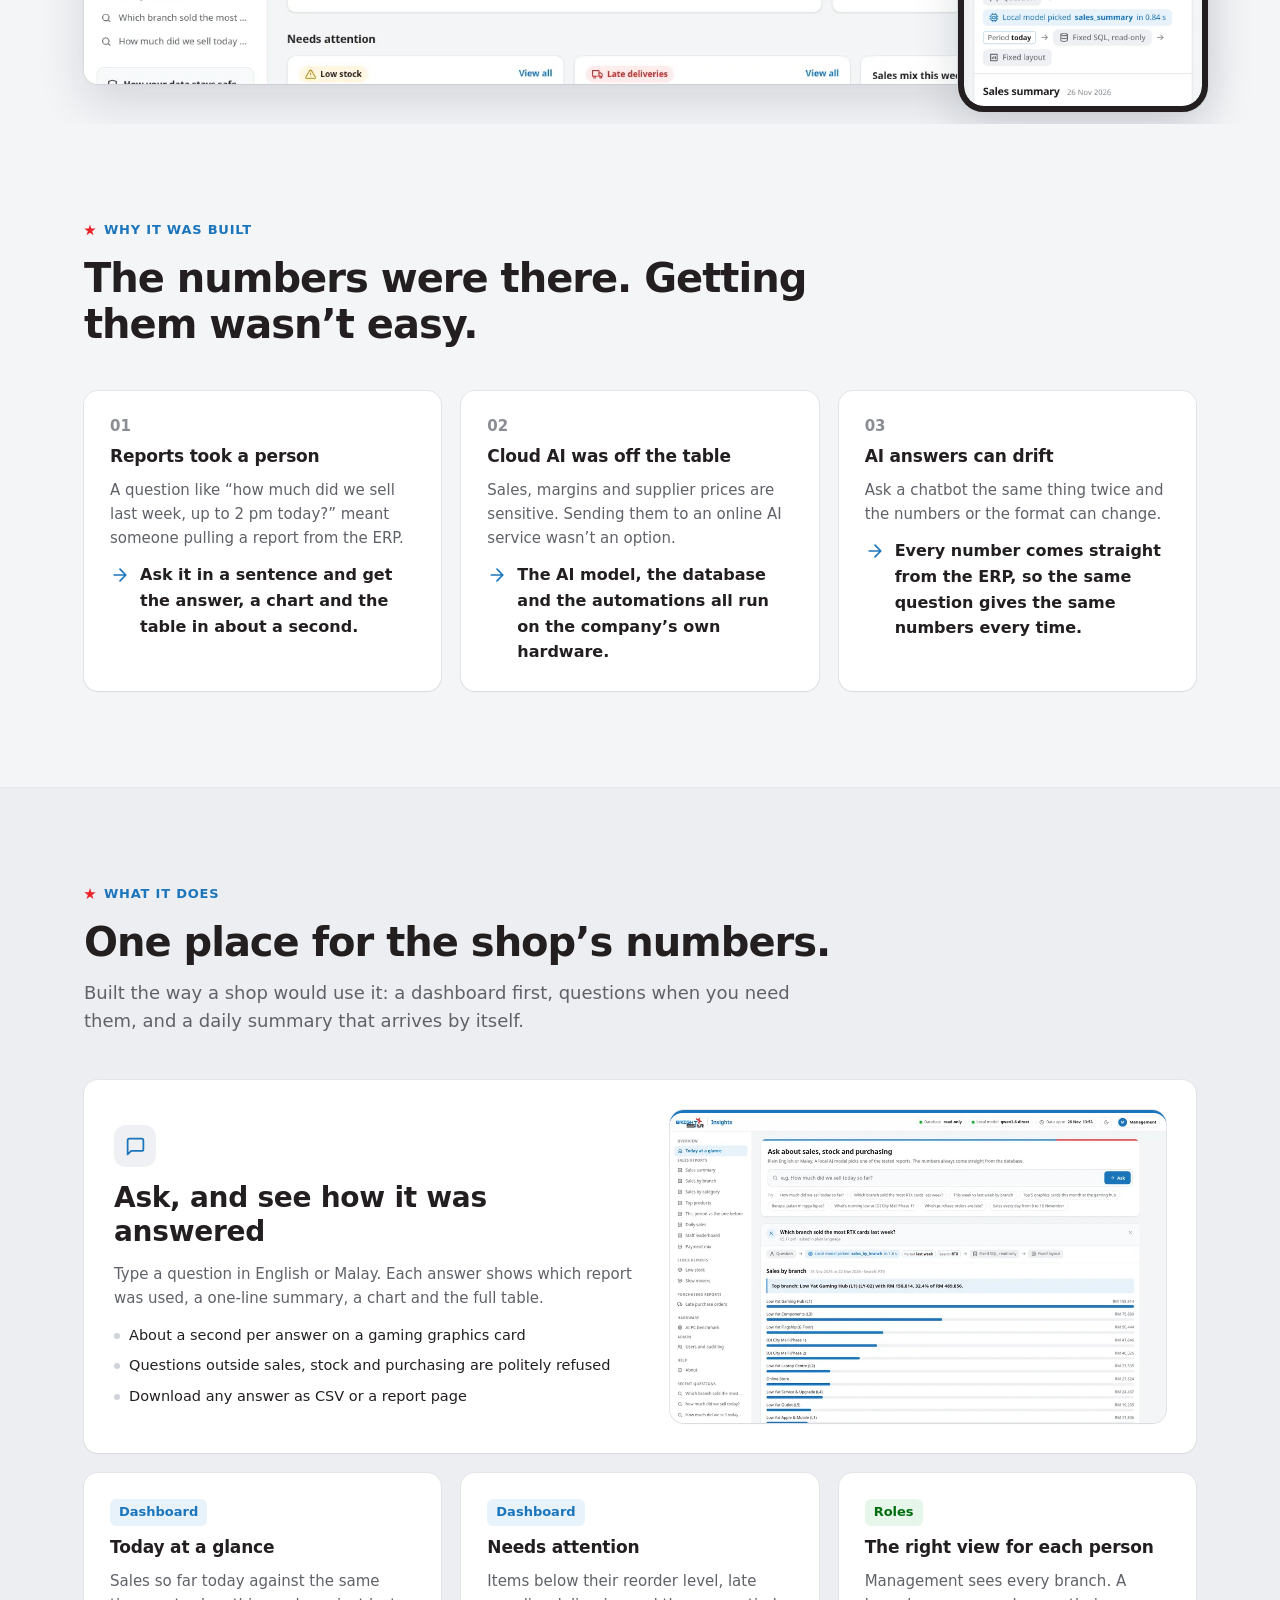
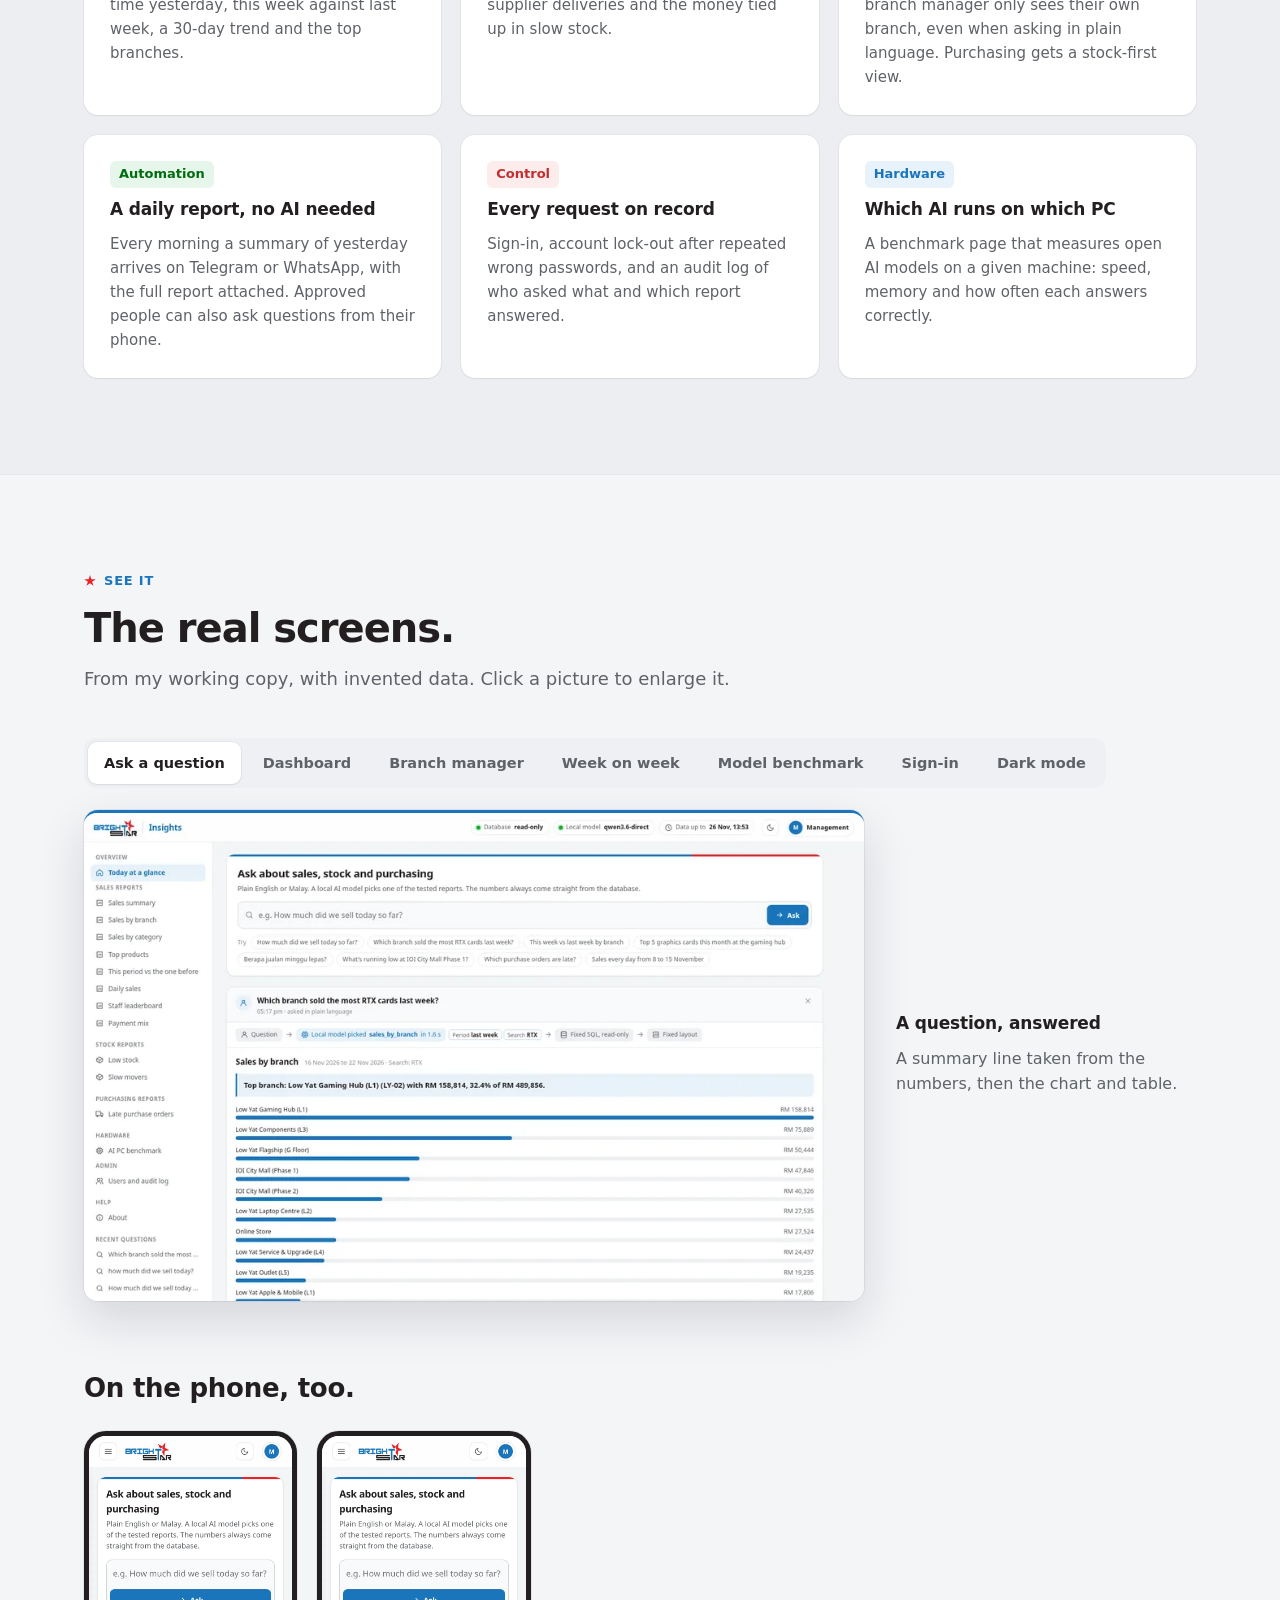
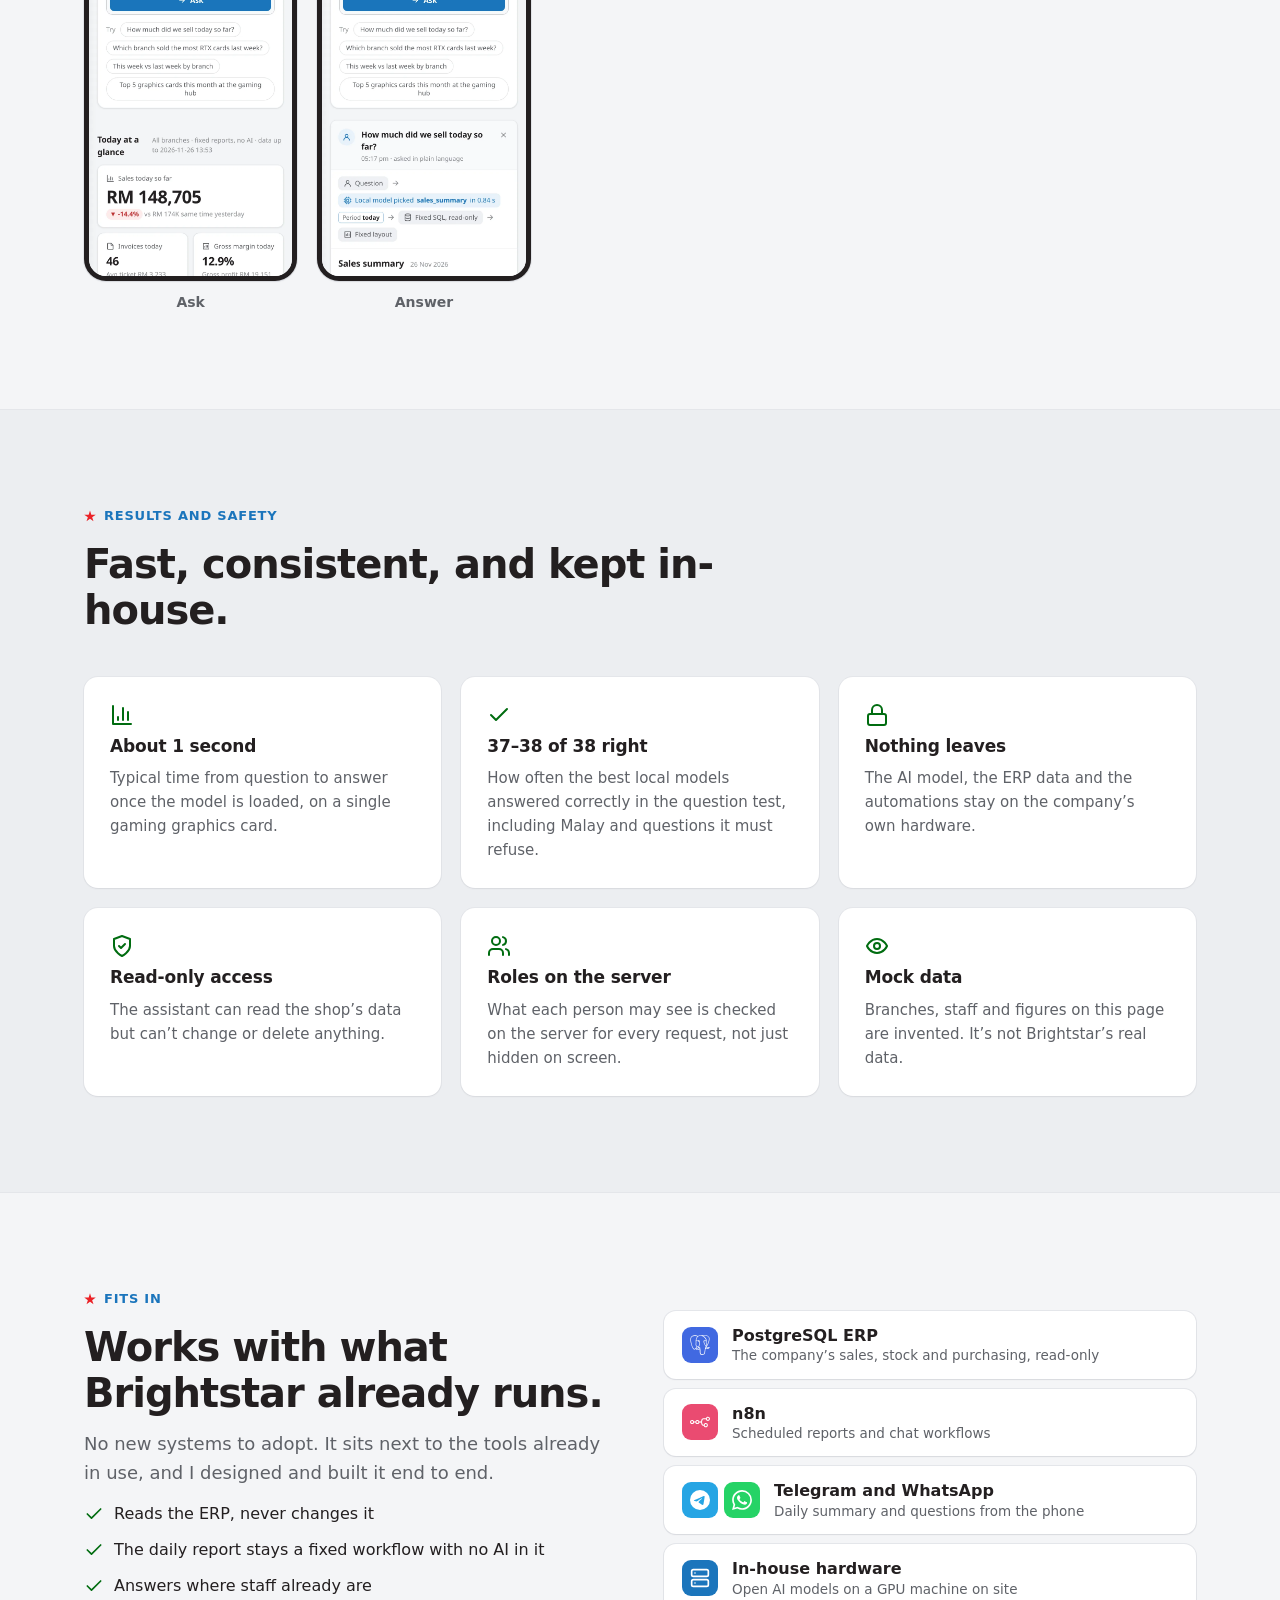
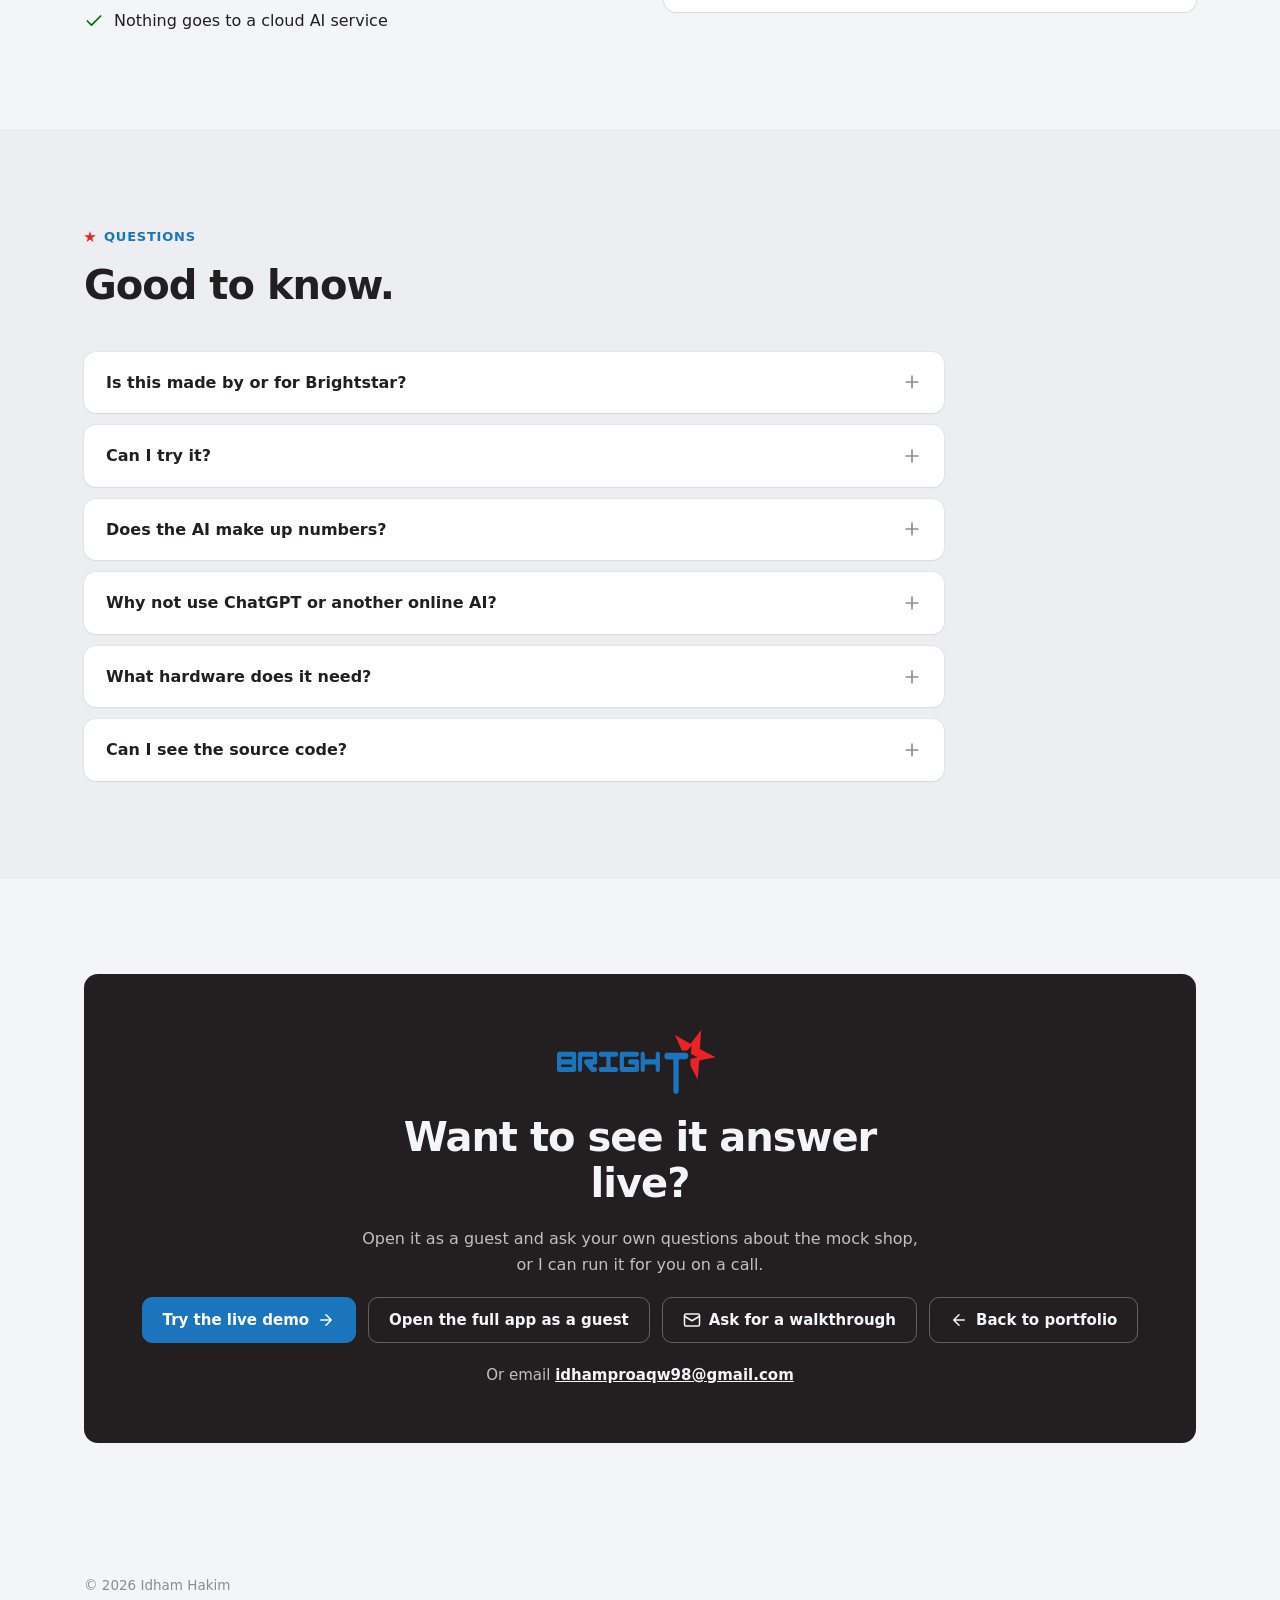
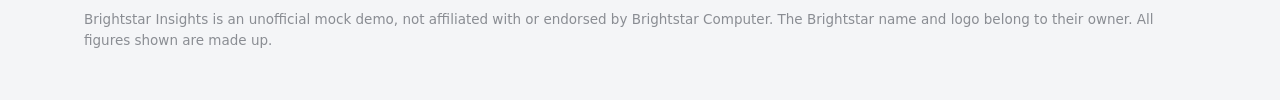
==== commit 32842d6b: "Brightstar Insights: Pylon-style flow (project page back, live demo tab, guest + try buttons) Co-Aut" ====
--- a/retail/index.html
+++ b/retail/index.html
@@ -2,32 +2,6 @@
 <html lang="en">
 <head>
 <meta charset="utf-8">
-<script>
-/* Go straight to the live demo's sign-in page. It runs on my own PC, so check it's reachable first: if it isn't,
-   stay on this project page and say so. Add ?stay to the address to read this page anyway. */
-(function () {
-  var LIVE = "https://archlinux.taila38d1a.ts.net:8443/retail/login";
-  if (/[?&]stay\b/.test(location.search)) return;
-  var d = document.documentElement, done = false;
-  d.style.visibility = "hidden";
-  function show(offline) {
-    if (done) return; done = true; d.style.visibility = "";
-    if (!offline) return;
-    var note = function () {
-      var n = document.createElement("div");
-      n.setAttribute("role", "status");
-      n.style.cssText = "padding:10px 16px;text-align:center;font:14px/1.4 system-ui,sans-serif;background:#fdecec;color:#7a1d1d";
-      n.textContent = "The live demo is offline right now (it runs on my own PC). Here's what it does; email me for a walkthrough.";
-      document.body.insertBefore(n, document.body.firstChild);
-    };
-    if (document.body) note(); else document.addEventListener("DOMContentLoaded", note);
-  }
-  var timer = setTimeout(function () { show(true); }, 3000);
-  fetch(LIVE, {mode: "no-cors", cache: "no-store"}).then(function () {
-    clearTimeout(timer); if (!done) { done = true; location.replace(LIVE); }
-  }, function () { clearTimeout(timer); show(true); });
-})();
-</script>
 <meta name="viewport" content="width=device-width, initial-scale=1, viewport-fit=cover">
 <title>Brightstar Insights · unofficial mock demo</title>
 <meta name="description" content="Brightstar Insights is an unofficial mock demo of an AI assistant for a multi-branch IT retailer: ask about sales, stock and purchasing in plain English or Malay, with the AI running on in-house hardware. Not affiliated with Brightstar Computer; all data made up.">
@@ -346,7 +320,7 @@
    <a href="#features">Features</a><a href="#screens">Screens</a><a href="#trust">Safety</a><a href="#stack">Fits in</a><a href="#faq">FAQ</a>
   </nav>
   <button class="iconbtn" id="theme" type="button" aria-label="Switch to dark mode" title="Light / dark"><svg class="ico"><use href="#i-moon"/></svg></button>
-  <a class="btn pri top-cta" href="https://archlinux.taila38d1a.ts.net:8443/retail/login">Try it live</a>
+  <a class="btn pri top-cta" href="https://archlinux.taila38d1a.ts.net:8443/retail/try">Try the live demo</a>
   <button class="menu-btn" id="menuBtn" type="button" aria-label="Open menu" aria-haspopup="dialog" aria-controls="sheet"><svg class="ico"><use href="#i-menu"/></svg></button>
  </div>
 </header>
@@ -355,7 +329,7 @@
  <nav aria-label="Sections">
   <a href="#features">Features</a><a href="#screens">Screens</a><a href="#trust">Safety</a><a href="#stack">Fits in</a><a href="#faq">FAQ</a>
  </nav>
- <div class="sh-cta"><a class="btn pri" href="https://archlinux.taila38d1a.ts.net:8443/retail/login">Try it live</a><a class="btn" href="mailto:idhamproaqw98@gmail.com?subject=Brightstar%20Insights%20demo">Ask for a walkthrough</a><a class="btn" href="../#work"><svg class="ico"><use href="#i-back"/></svg>Back to portfolio</a></div>
+ <div class="sh-cta"><a class="btn pri" href="https://archlinux.taila38d1a.ts.net:8443/retail/try">Try the live demo</a><a class="btn" href="https://archlinux.taila38d1a.ts.net:8443/retail/login">Open the full app as a guest</a><a class="btn" href="mailto:idhamproaqw98@gmail.com?subject=Brightstar%20Insights%20demo">Ask for a walkthrough</a><a class="btn" href="../#work"><svg class="ico"><use href="#i-back"/></svg>Back to portfolio</a></div>
 </dialog>
 
 <main>
@@ -366,8 +340,8 @@
    <h1>Ask the shop’s numbers, <em>in plain words</em>.</h1>
    <p class="lead">Brightstar Insights is a mock demo I built to show how an AI assistant could work for a multi-branch IT retailer like Brightstar Computer. Owners, branch managers and buyers ask about sales, stock and purchasing in English or Malay, and get a clear answer in about a second, with the AI running on in-house hardware.</p>
    <div class="ctas">
-    <a class="btn pri" href="https://archlinux.taila38d1a.ts.net:8443/retail/login">Try it live as a guest</a>
-    <a class="btn" href="#screens">See the screens</a>
+    <a class="btn pri" href="https://archlinux.taila38d1a.ts.net:8443/retail/try"><svg class="ico" style="fill:currentColor;stroke:none"><use href="#i-play"/></svg>Try the live demo</a>
+    <a class="btn" href="https://archlinux.taila38d1a.ts.net:8443/retail/login">Open the full app as a guest<svg class="ico"><use href="#i-arrow"/></svg></a>
     <a class="btn" href="#stack">What it works with</a>
     <a class="btn ghost" href="../#work"><svg class="ico"><use href="#i-back"/></svg>Back to portfolio</a>
    </div>
@@ -489,7 +463,7 @@
   <div class="shead rv"><span class="eyebrow">Questions</span><h2>Good to know.</h2></div>
   <div class="faq rv">
    <details><summary>Is this made by or for Brightstar?<svg class="ico"><use href="#i-plus"/></svg></summary><p>No. It’s an unofficial mock demo I made on my own, using the Brightstar name and logo only to show the idea in context. It isn’t affiliated with or endorsed by Brightstar Computer, and every branch, person and number is made up.</p></details>
-   <details><summary>Can I try it?<svg class="ico"><use href="#i-plus"/></svg></summary><p>Yes. <a href="https://archlinux.taila38d1a.ts.net:8443/retail/login">Open it as a guest</a>: one click, no sign-up, the full app for 24 hours on made-up shop data. It runs on my own PC with a local AI model, so it’s live while that PC is on, guests have a question limit, and an answer may wait a moment while staff questions run.</p></details>
+   <details><summary>Can I try it?<svg class="ico"><use href="#i-plus"/></svg></summary><p>Yes. <a href="https://archlinux.taila38d1a.ts.net:8443/retail/try">Ask a quick question in the live demo</a>, or <a href="https://archlinux.taila38d1a.ts.net:8443/retail/login">open the full app as a guest</a>: one click, no sign-up, 24 hours, made-up shop data. It runs on my own PC with a local AI model, so it’s live while that PC is on, guests have a question limit, and an answer may wait a moment while staff questions run.</p></details>
    <details><summary>Does the AI make up numbers?<svg class="ico"><use href="#i-plus"/></svg></summary><p>No. Every number on screen comes from the ERP data, and the same question always gives the same numbers.</p></details>
    <details><summary>Why not use ChatGPT or another online AI?<svg class="ico"><use href="#i-plus"/></svg></summary><p>Because the shop’s sales and supplier data shouldn’t leave the company. A local model keeps everything on site.</p></details>
    <details><summary>What hardware does it need?<svg class="ico"><use href="#i-plus"/></svg></summary><p>A PC with a gaming graphics card is enough, and a dedicated AI machine runs the larger models. The benchmark page shows which models fit which hardware.</p></details>
@@ -505,7 +479,8 @@
    <h2>Want to see it answer live?</h2>
    <p>Open it as a guest and ask your own questions about the mock shop, or I can run it for you on a call.</p>
    <div class="ctas" style="justify-content:center">
-    <a class="btn pri" href="https://archlinux.taila38d1a.ts.net:8443/retail/login">Try it live as a guest</a>
+    <a class="btn pri" href="https://archlinux.taila38d1a.ts.net:8443/retail/try">Try the live demo<svg class="ico"><use href="#i-arrow"/></svg></a>
+    <a class="btn" href="https://archlinux.taila38d1a.ts.net:8443/retail/login">Open the full app as a guest</a>
     <a class="btn" href="mailto:idhamproaqw98@gmail.com?subject=Brightstar%20Insights%20demo"><svg class="ico"><use href="#i-mail"/></svg>Ask for a walkthrough</a>
     <a class="btn" href="../#work"><svg class="ico"><use href="#i-back"/></svg>Back to portfolio</a>
    </div>
@@ -522,7 +497,7 @@
  </div>
 </footer>
 
-<div id="mbar" aria-label="Quick actions" inert><a class="btn" href="../#work">Back to portfolio</a><a class="btn pri" href="https://archlinux.taila38d1a.ts.net:8443/retail/login">Try it live</a></div>
+<div id="mbar" aria-label="Quick actions" inert><a class="btn" href="../#work">Back to portfolio</a><a class="btn pri" href="https://archlinux.taila38d1a.ts.net:8443/retail/try">Try the demo</a></div>
 
 <dialog id="lb" aria-label="Enlarged screenshot"><button type="button" aria-label="Close"><svg class="ico"><use href="#i-x"/></svg></button><img alt=""></dialog>
 
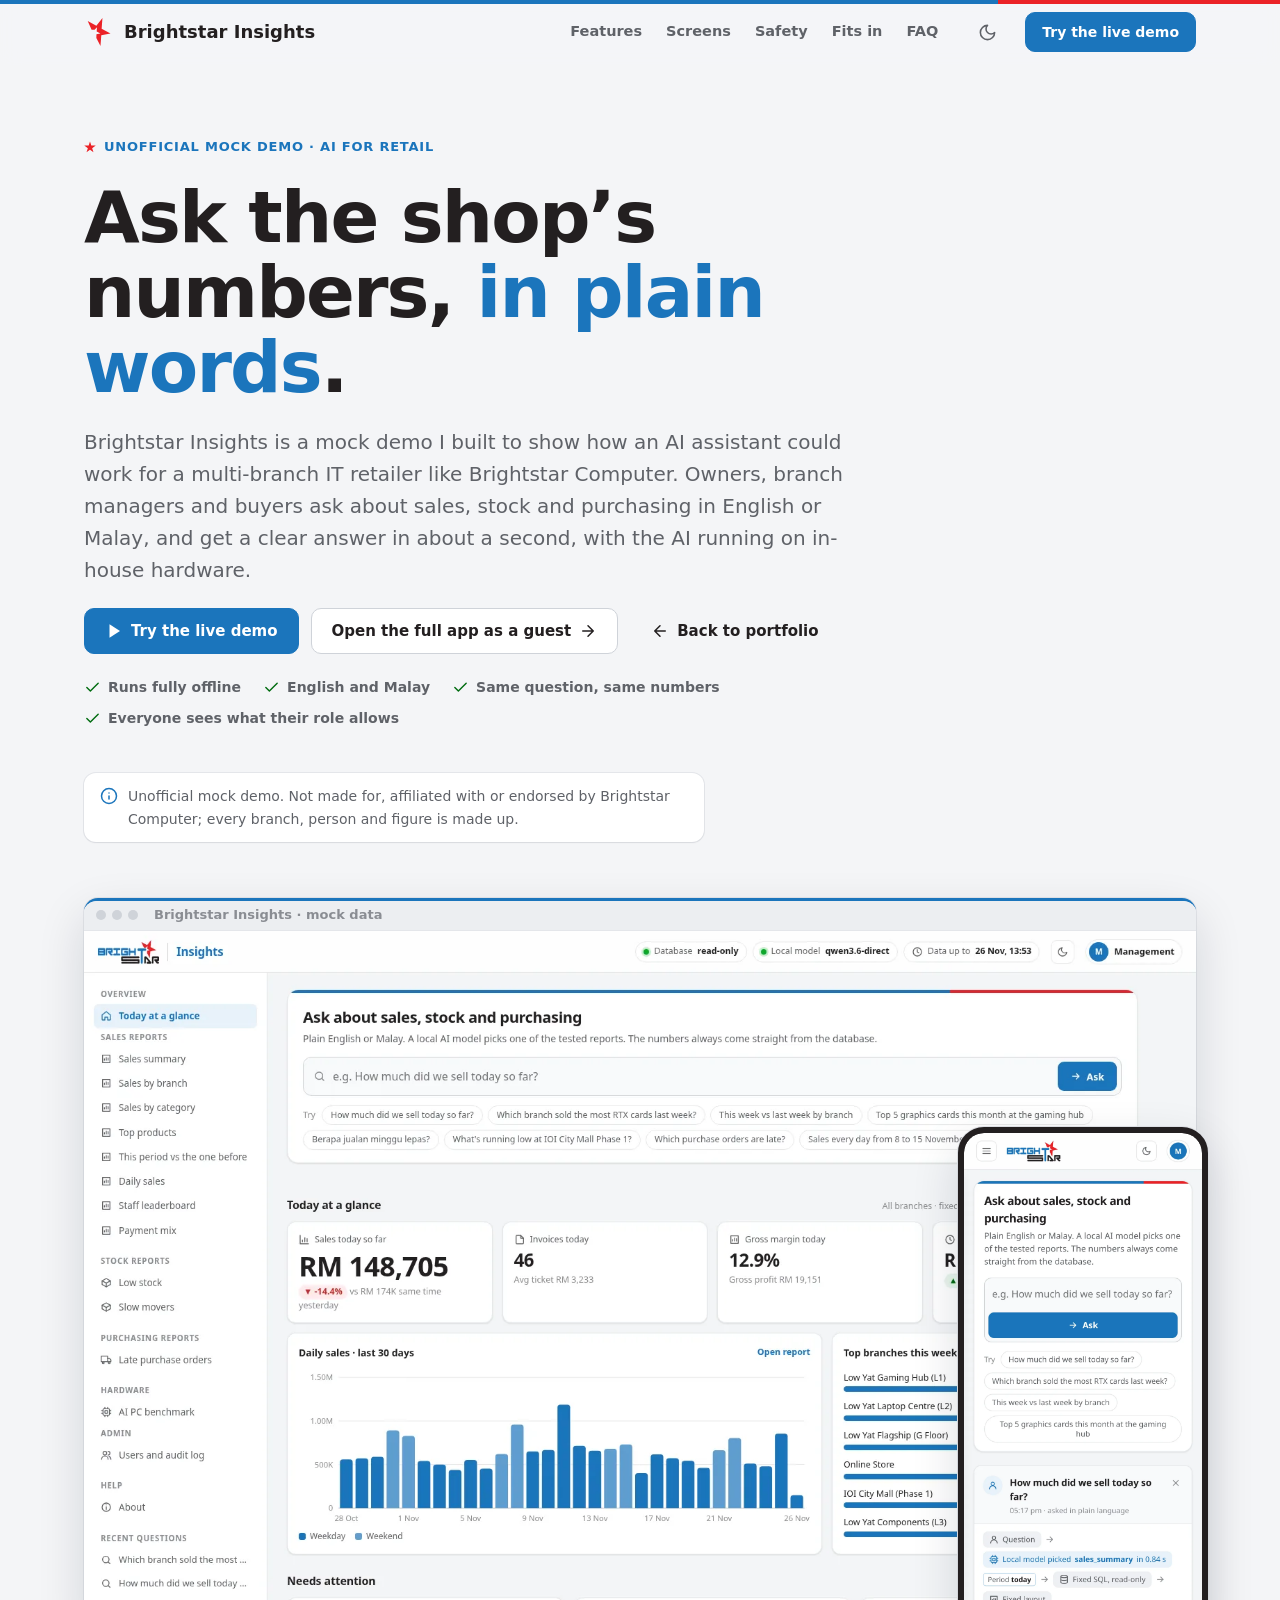
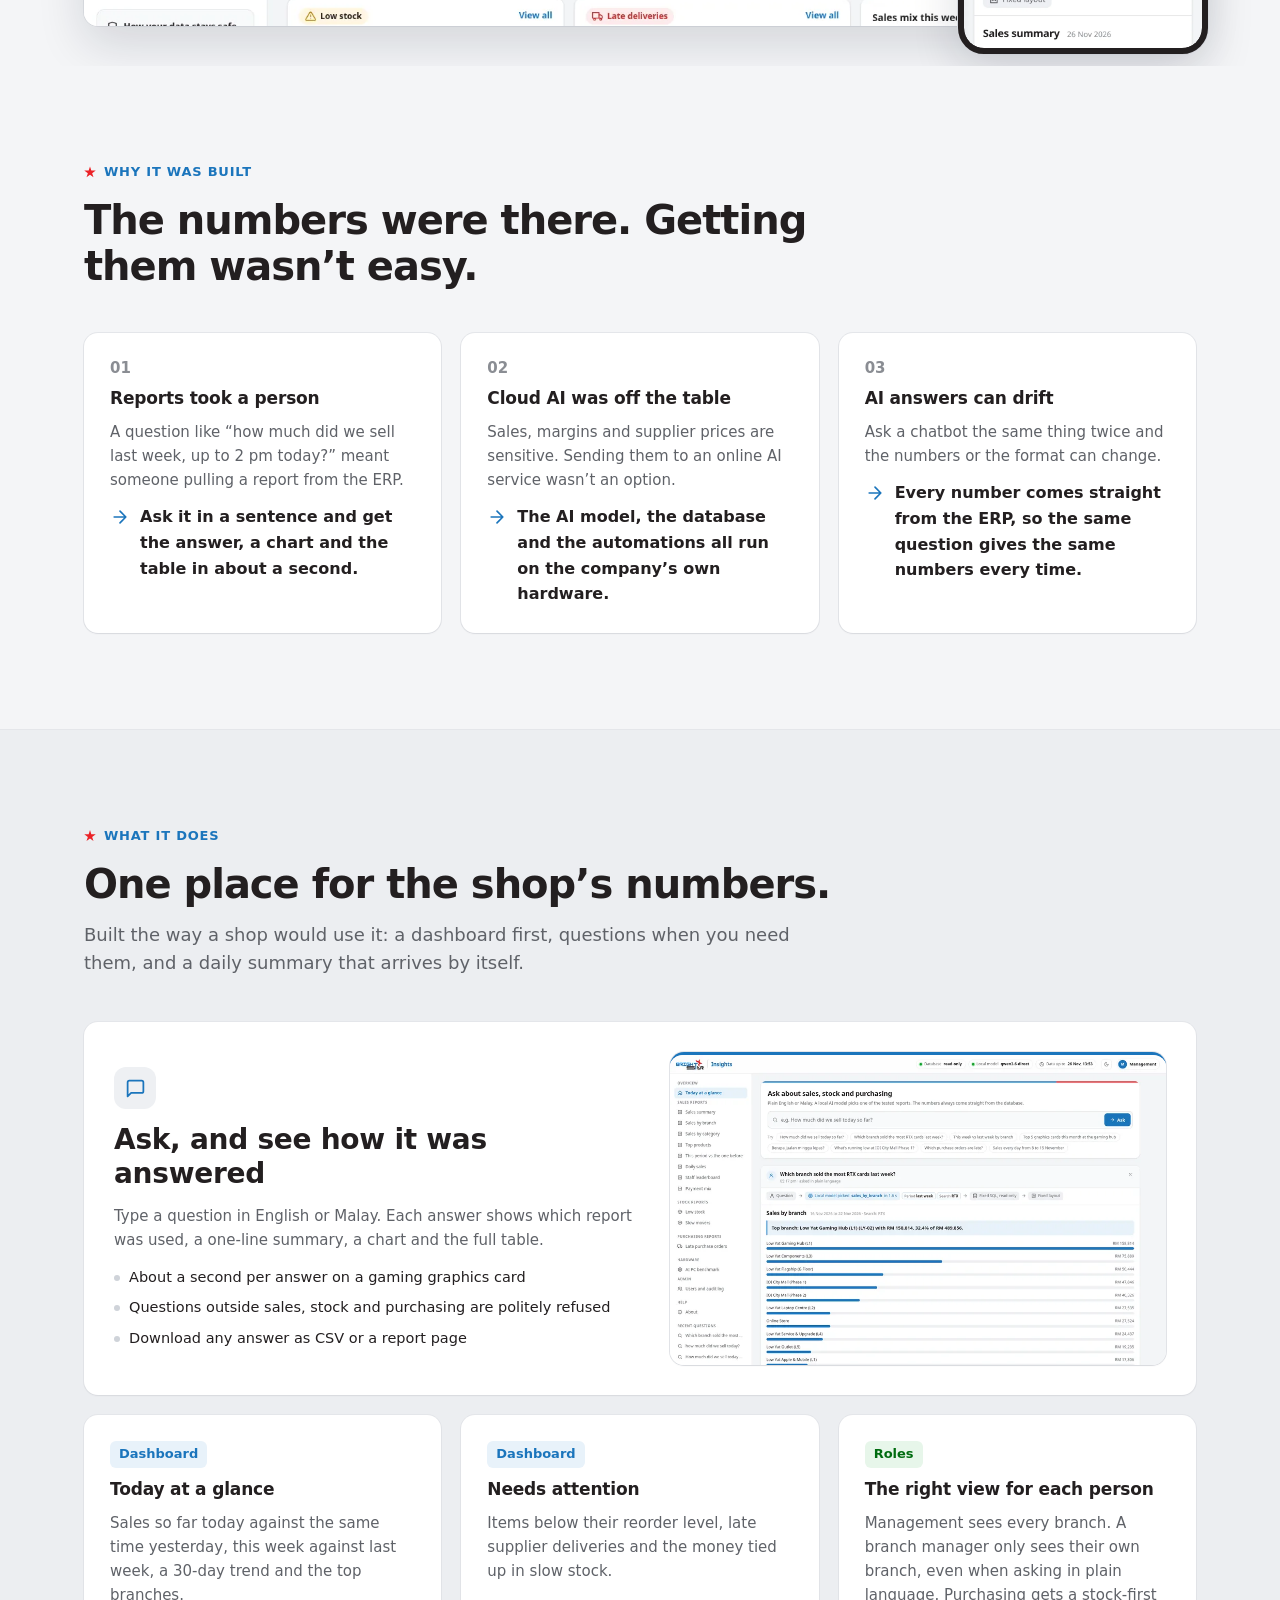
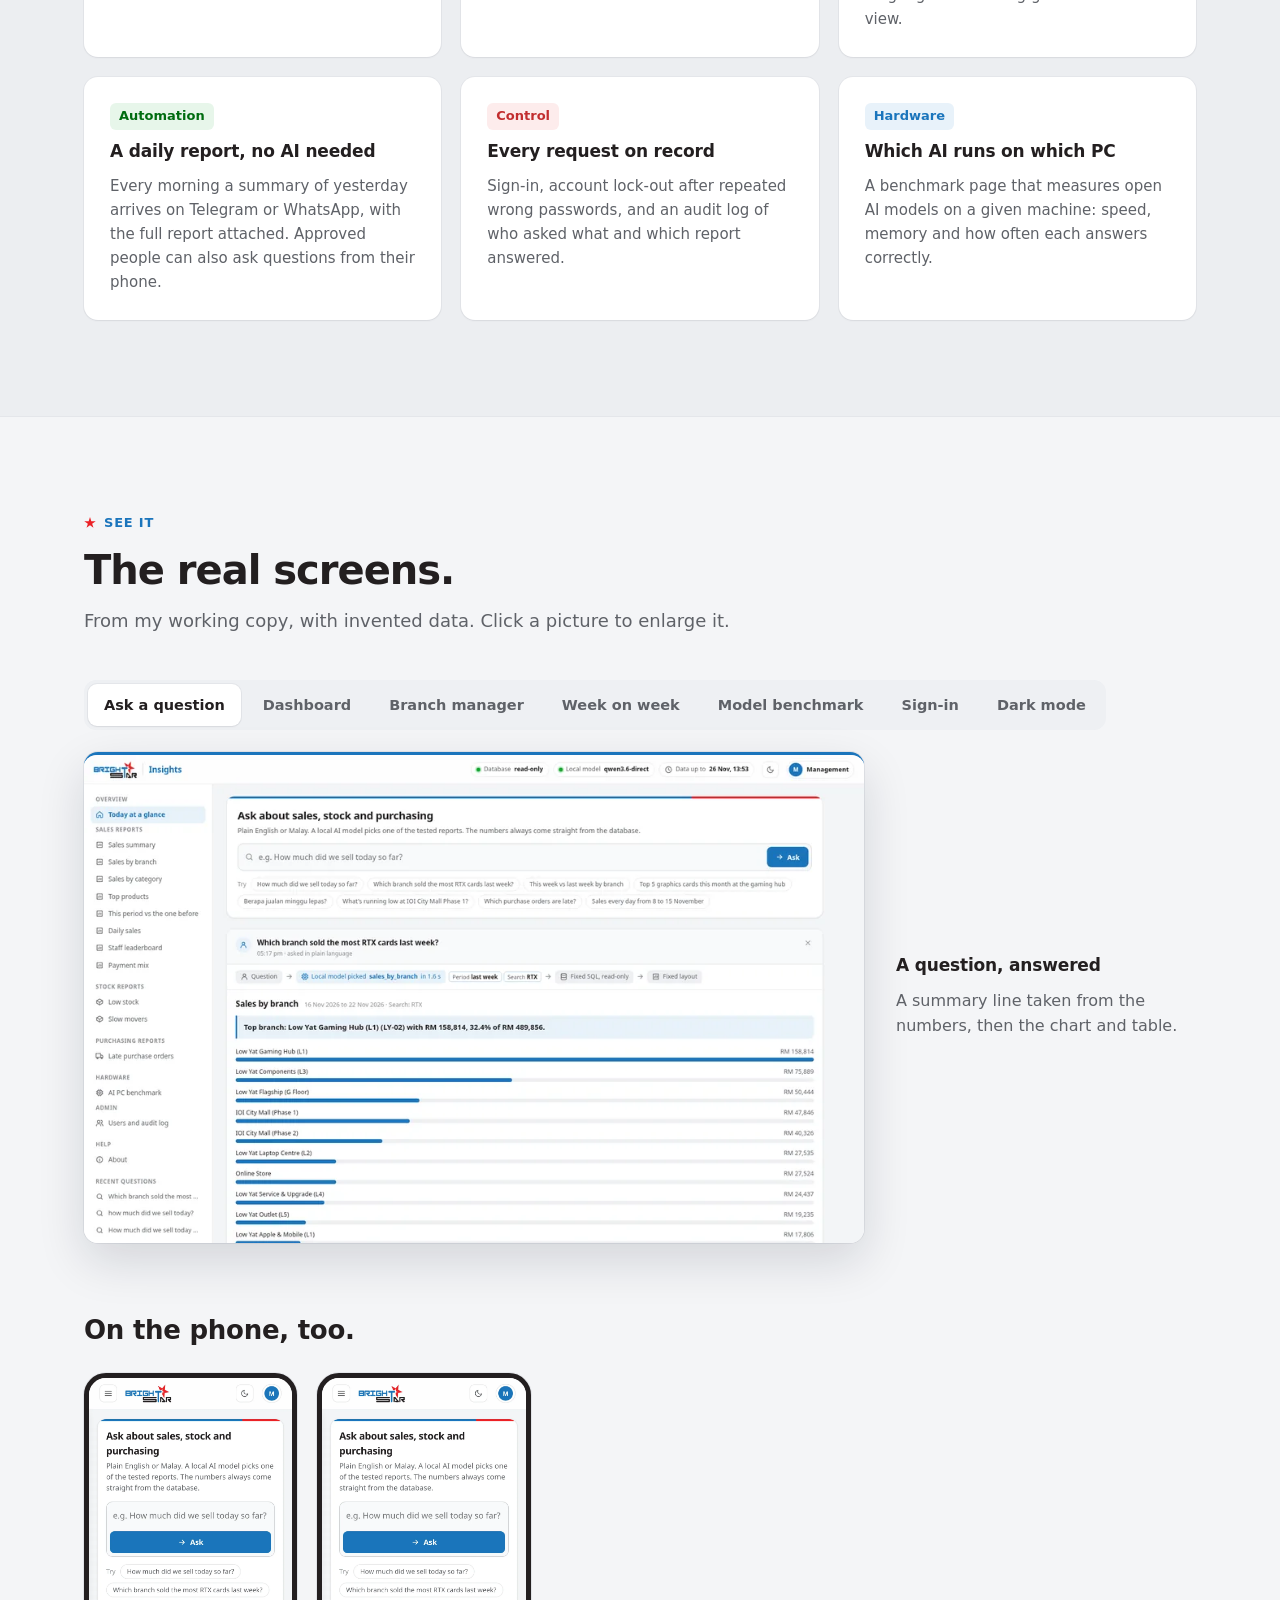
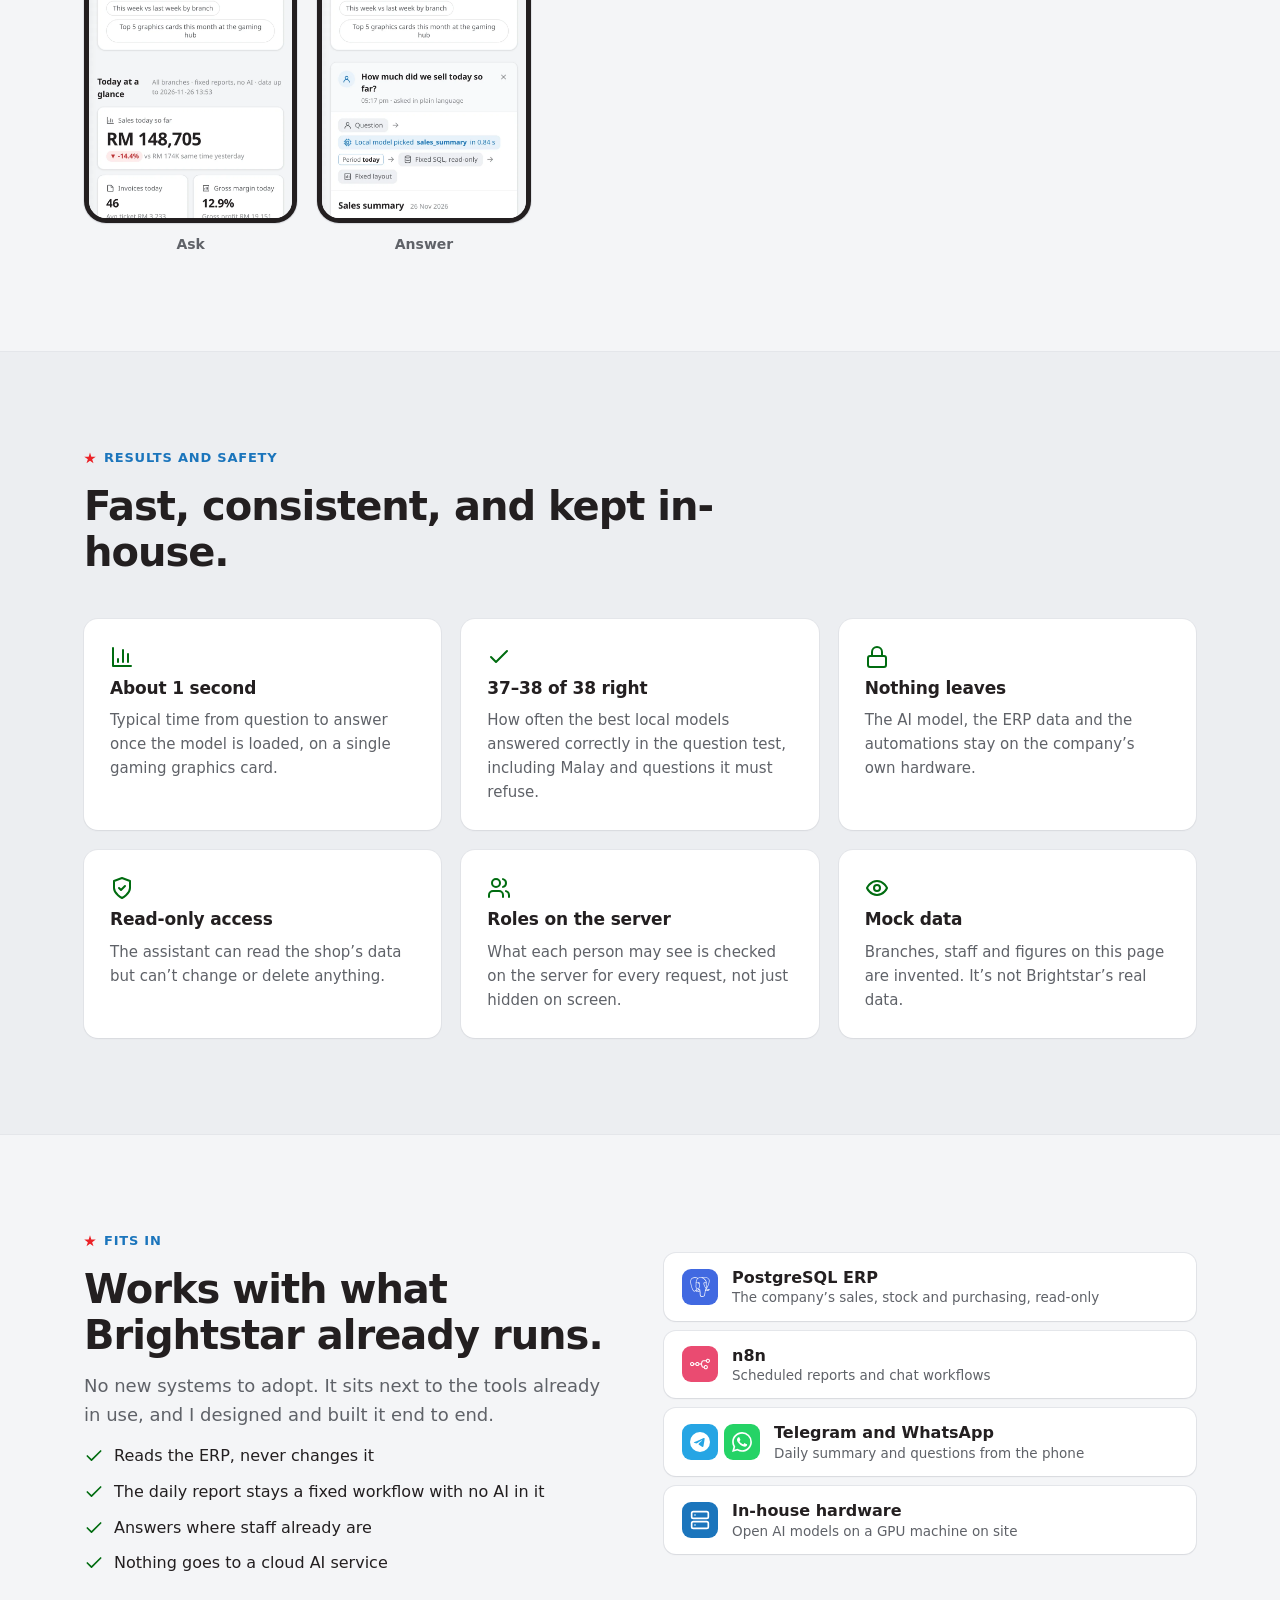
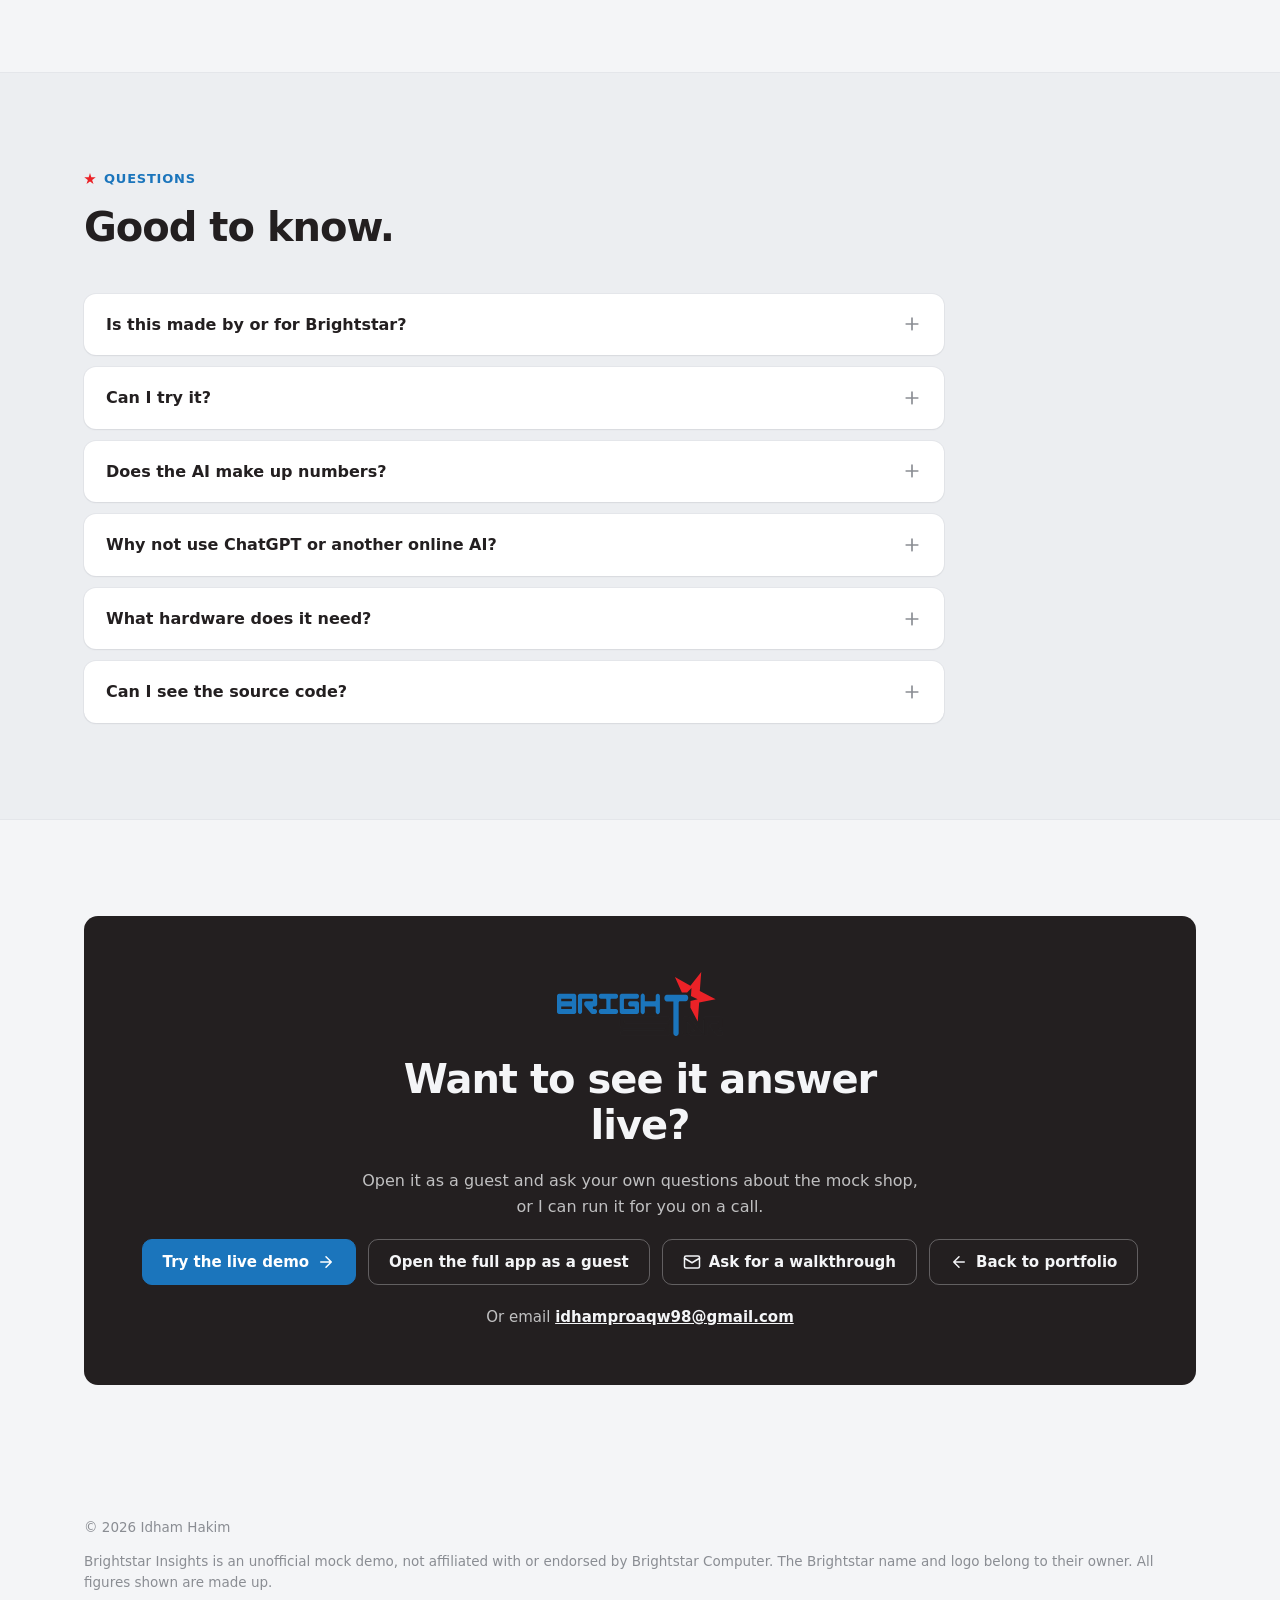
==== commit f9927820: "Retail page: hero and mobile bar buttons like the Pylon page (Back to portfolio stays on the hero ro" ====
--- a/retail/index.html
+++ b/retail/index.html
@@ -342,7 +342,6 @@
    <div class="ctas">
     <a class="btn pri" href="https://archlinux.taila38d1a.ts.net:8443/retail/try"><svg class="ico" style="fill:currentColor;stroke:none"><use href="#i-play"/></svg>Try the live demo</a>
     <a class="btn" href="https://archlinux.taila38d1a.ts.net:8443/retail/login">Open the full app as a guest<svg class="ico"><use href="#i-arrow"/></svg></a>
-    <a class="btn" href="#stack">What it works with</a>
     <a class="btn ghost" href="../#work"><svg class="ico"><use href="#i-back"/></svg>Back to portfolio</a>
    </div>
    <div class="facts">
@@ -497,7 +496,7 @@
  </div>
 </footer>
 
-<div id="mbar" aria-label="Quick actions" inert><a class="btn" href="../#work">Back to portfolio</a><a class="btn pri" href="https://archlinux.taila38d1a.ts.net:8443/retail/try">Try the demo</a></div>
+<div id="mbar" aria-label="Quick actions" inert><a class="btn" href="https://archlinux.taila38d1a.ts.net:8443/retail/try">Try the demo</a><a class="btn pri" href="mailto:idhamproaqw98@gmail.com?subject=Brightstar%20Insights%20demo">Ask for a walkthrough</a></div>
 
 <dialog id="lb" aria-label="Enlarged screenshot"><button type="button" aria-label="Close"><svg class="ico"><use href="#i-x"/></svg></button><img alt=""></dialog>
 
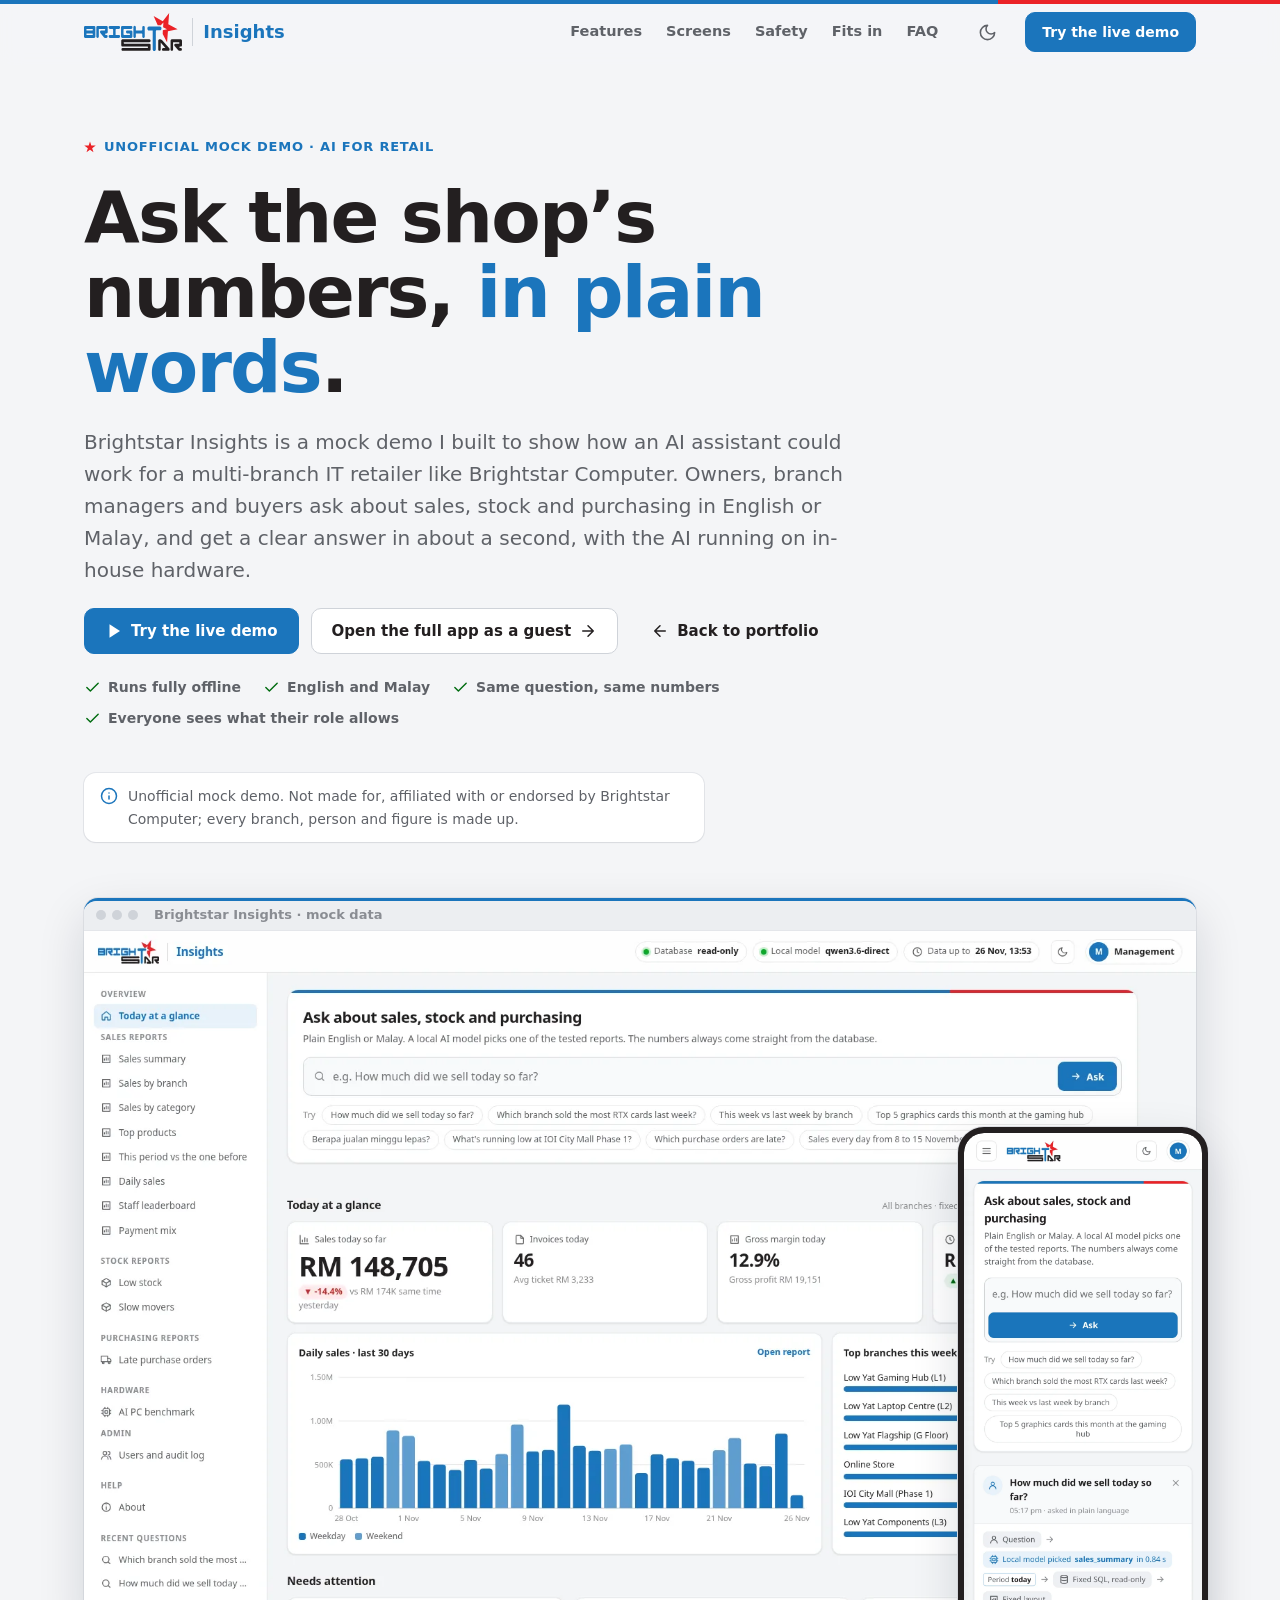
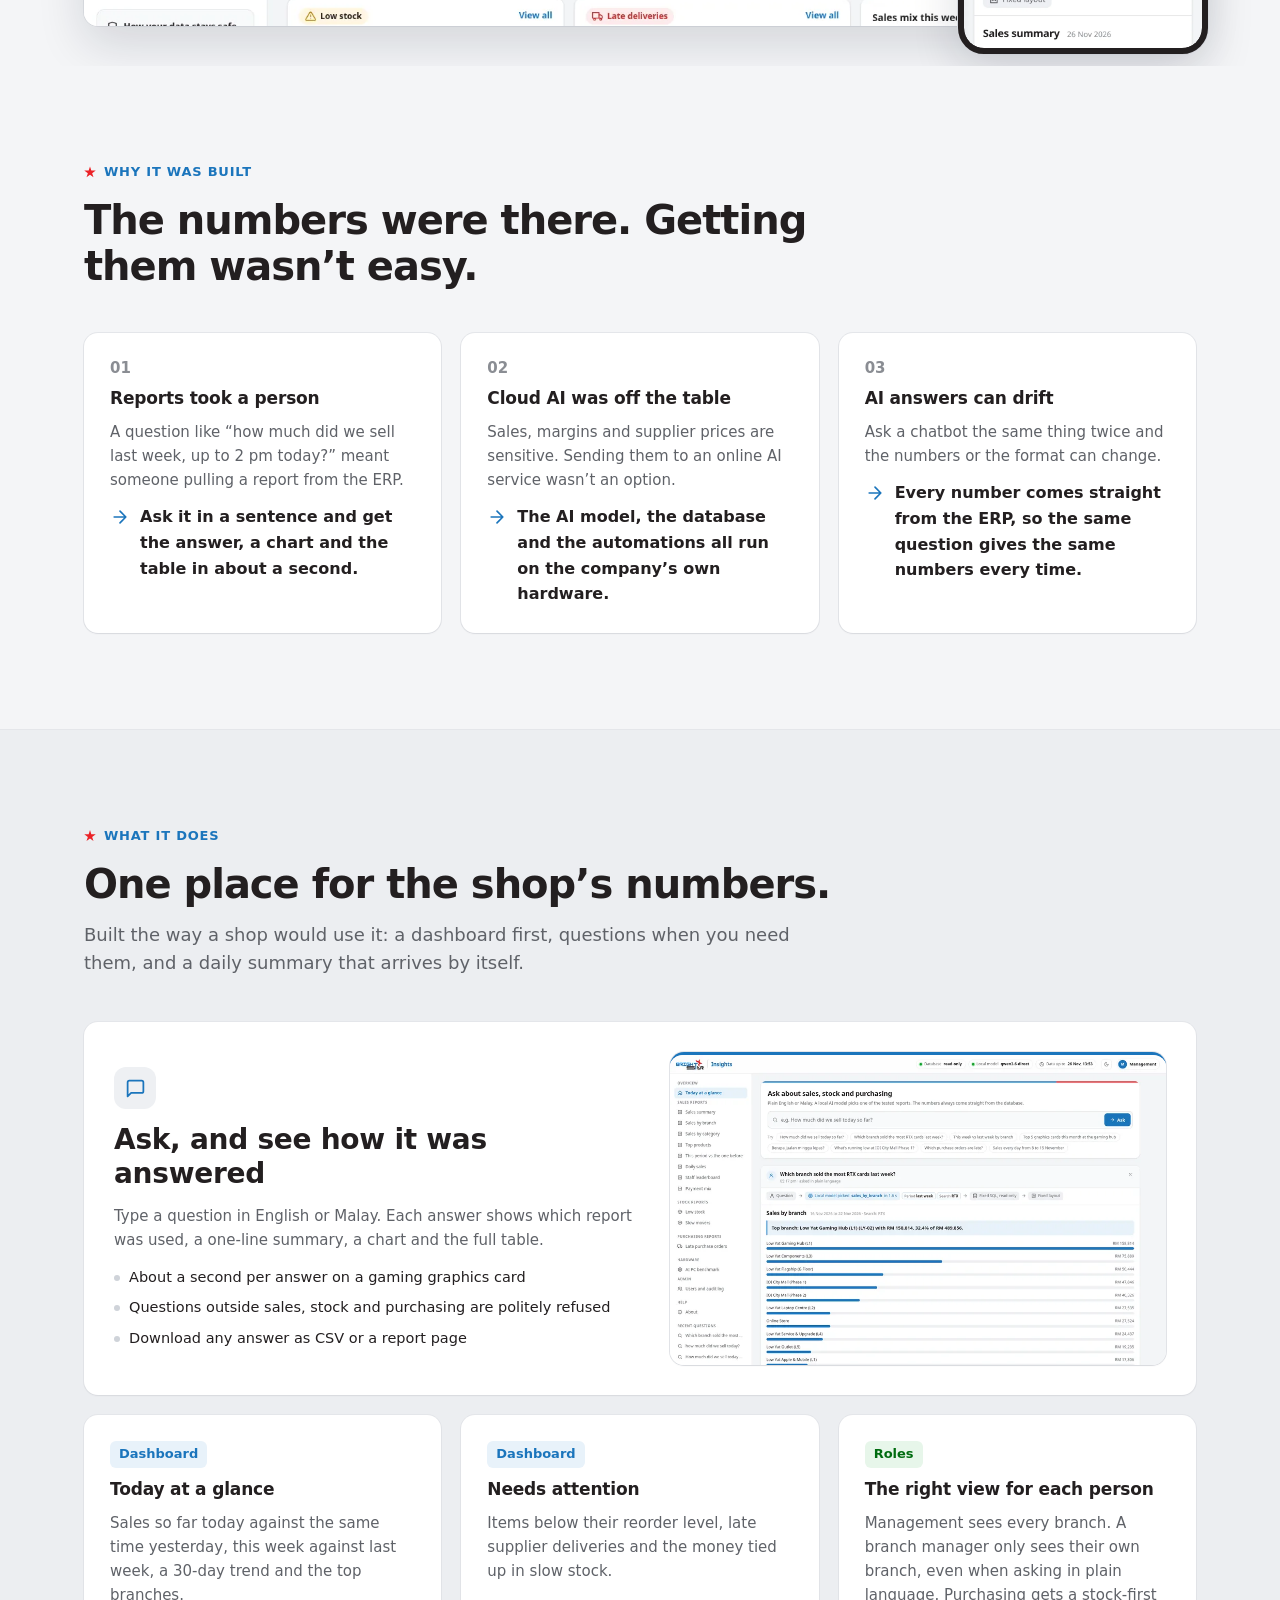
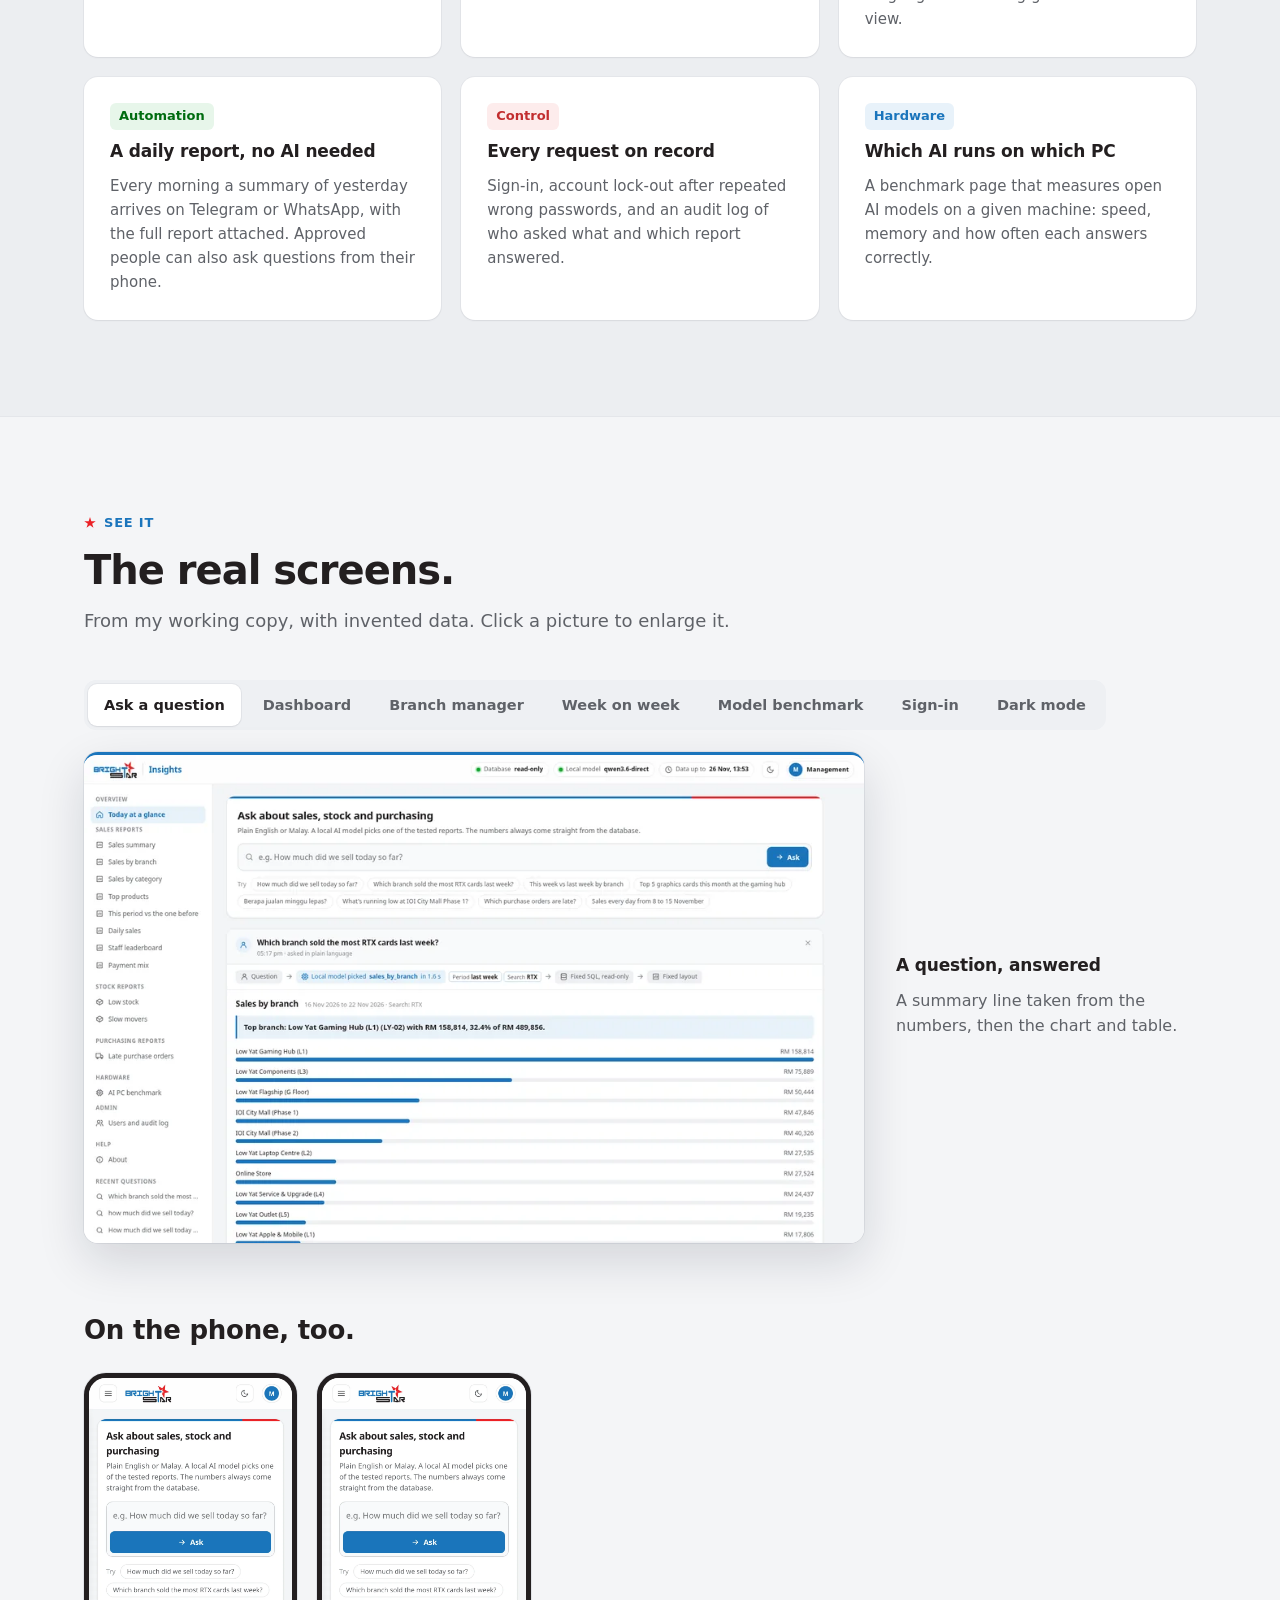
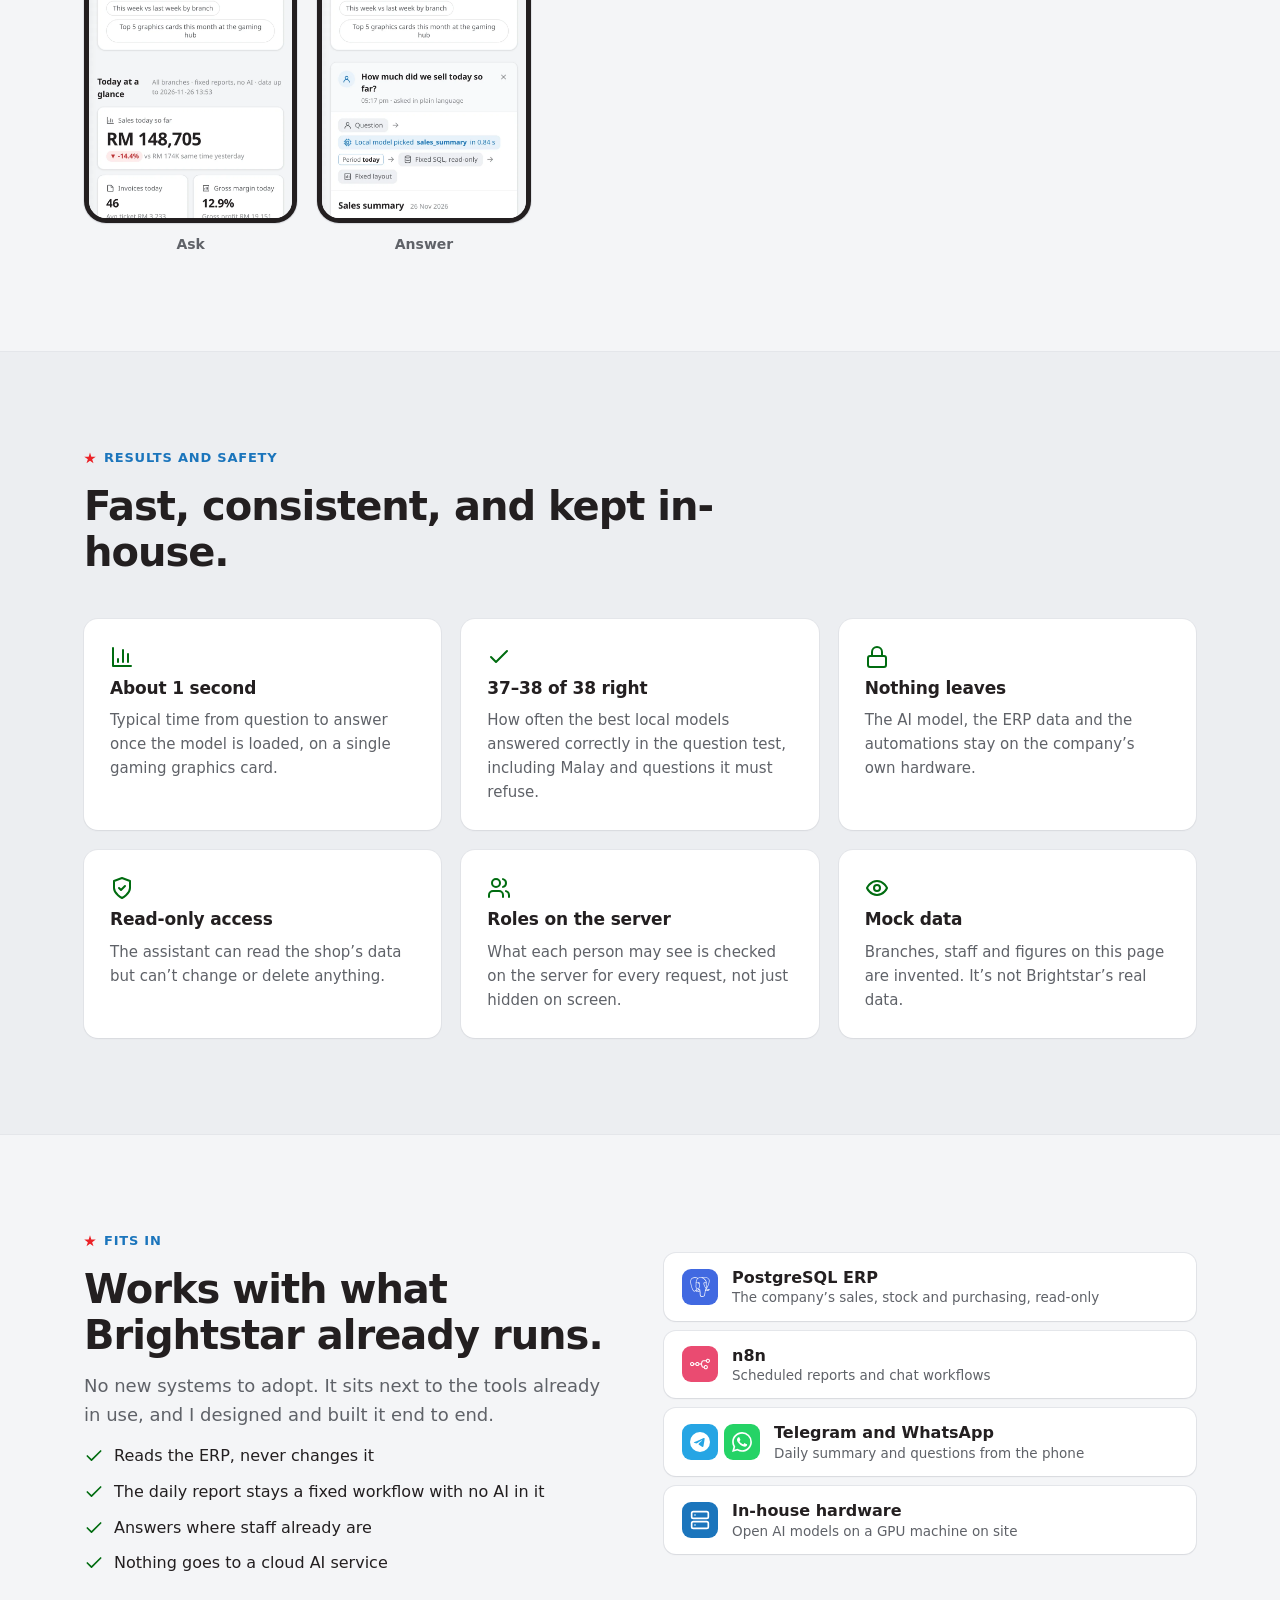
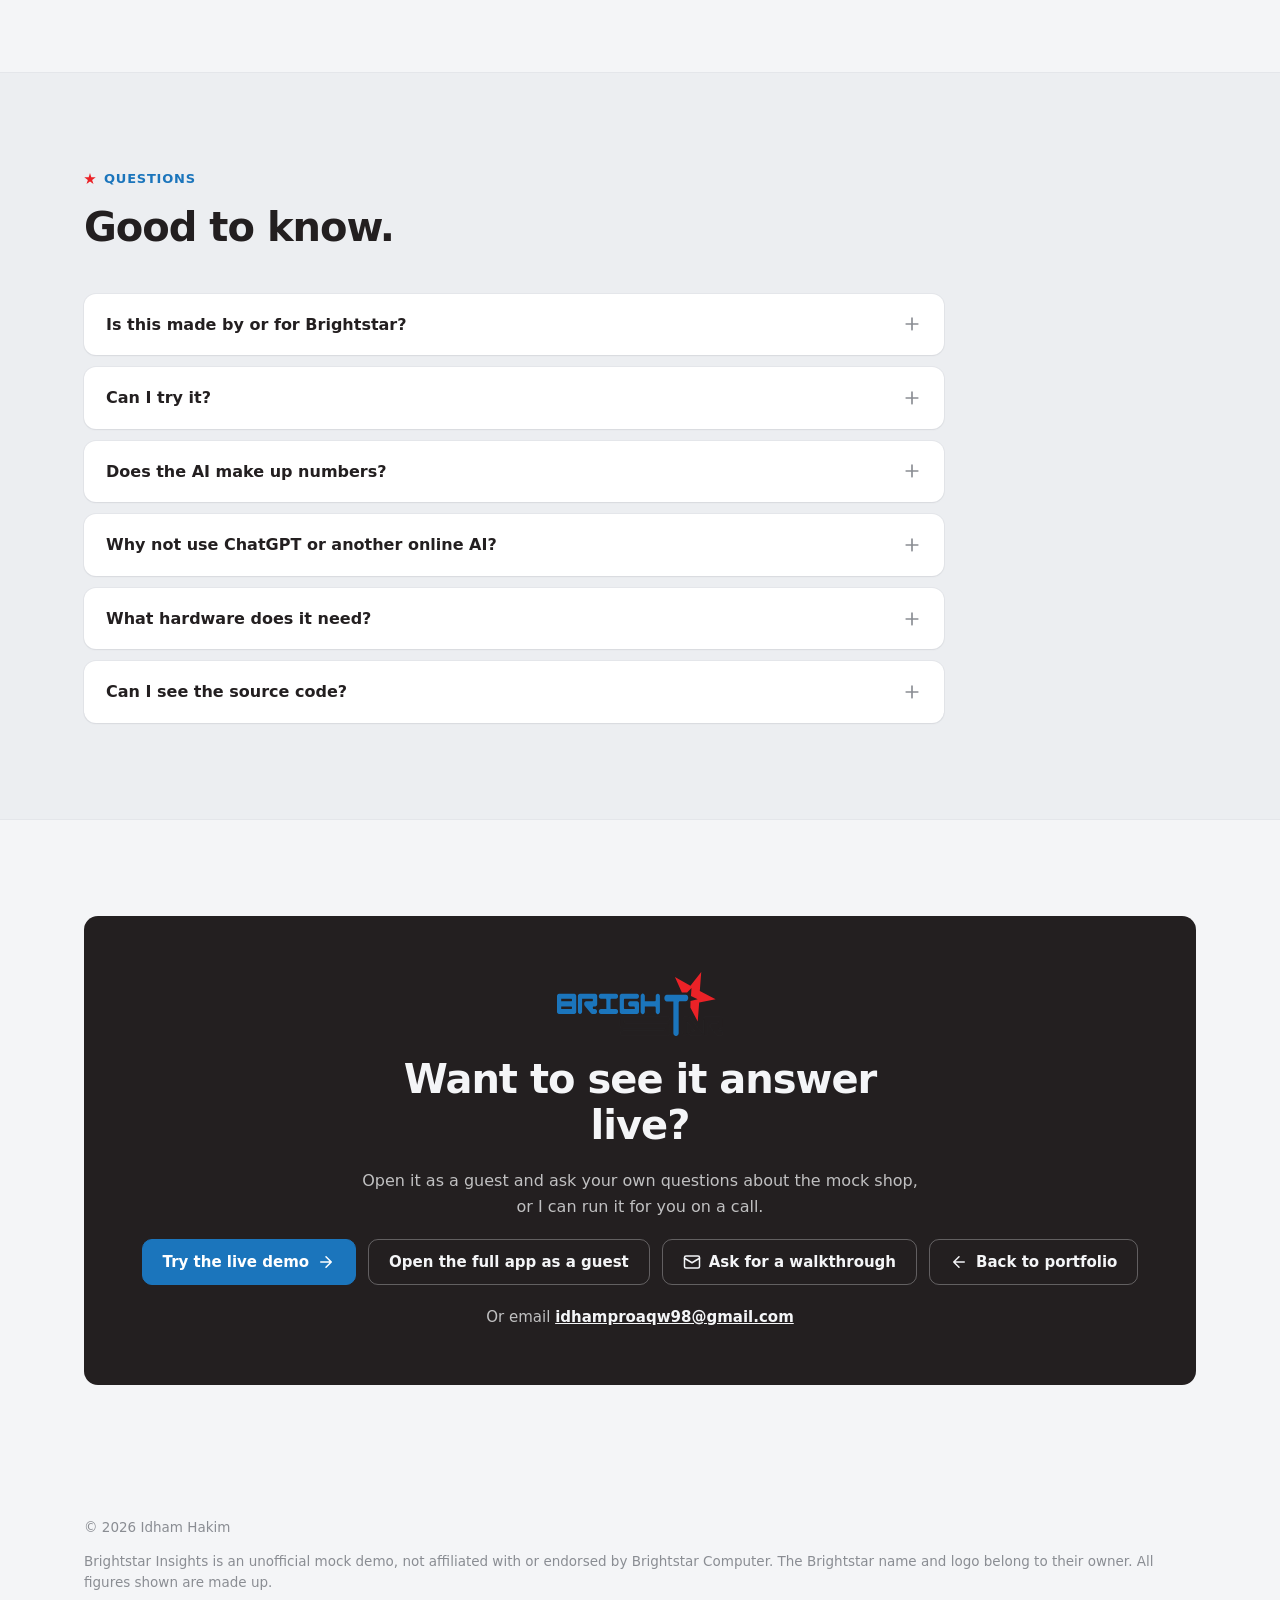
==== commit 9daca398: "Retail page: Brightstar logo + Insights in the header (light and dark), like the app Co-Authored-By:" ====
--- a/retail/index.html
+++ b/retail/index.html
@@ -79,6 +79,11 @@
 .shell.sc{border-bottom-color:var(--line)}
 .shell .wrap{display:flex;align-items:center;gap:18px;height:64px}
 .brand{display:flex;align-items:center;gap:10px;font-weight:700;font-size:18px;text-decoration:none;white-space:nowrap}
+.hlogo{height:38px;width:auto;display:block}.hlogo.dk{display:none}
+.brand .prod{padding-left:10px;border-left:1px solid var(--line2,#d0d4da);color:var(--accent,#1b75bc)}
+@media (prefers-color-scheme:dark){:root:not([data-theme="light"]) .hlogo.lt{display:none}:root:not([data-theme="light"]) .hlogo.dk{display:block}}
+:root[data-theme="dark"] .hlogo.lt{display:none}:root[data-theme="dark"] .hlogo.dk{display:block}
+@media (max-width:400px){.hlogo{height:32px}}
 .shell nav{display:flex;gap:2px;margin-left:auto}
 .shell nav a{padding:10px 11px;border-radius:8px;text-decoration:none;color:var(--muted);font-size:14.5px;font-weight:600;white-space:nowrap}
 .shell nav a:hover{color:var(--ink);background:var(--hover)}
@@ -315,7 +320,7 @@
 
 <header class="shell" id="top">
  <div class="wrap">
-  <a class="brand" href="#top" aria-label="Brightstar Insights, back to top"><img class="logo" src="img/star.svg" width="30" height="30" alt=""><span>Brightstar Insights</span></a>
+  <a class="brand" href="#top" aria-label="Brightstar Insights, back to top"><img class="hlogo lt" src="img/brightstar-logo.svg" width="99" height="38" alt="Brightstar"><img class="hlogo dk" src="img/brightstar-logo-dark.svg" width="99" height="38" alt=""><span class="prod">Insights</span></a>
   <nav aria-label="Sections">
    <a href="#features">Features</a><a href="#screens">Screens</a><a href="#trust">Safety</a><a href="#stack">Fits in</a><a href="#faq">FAQ</a>
   </nav>
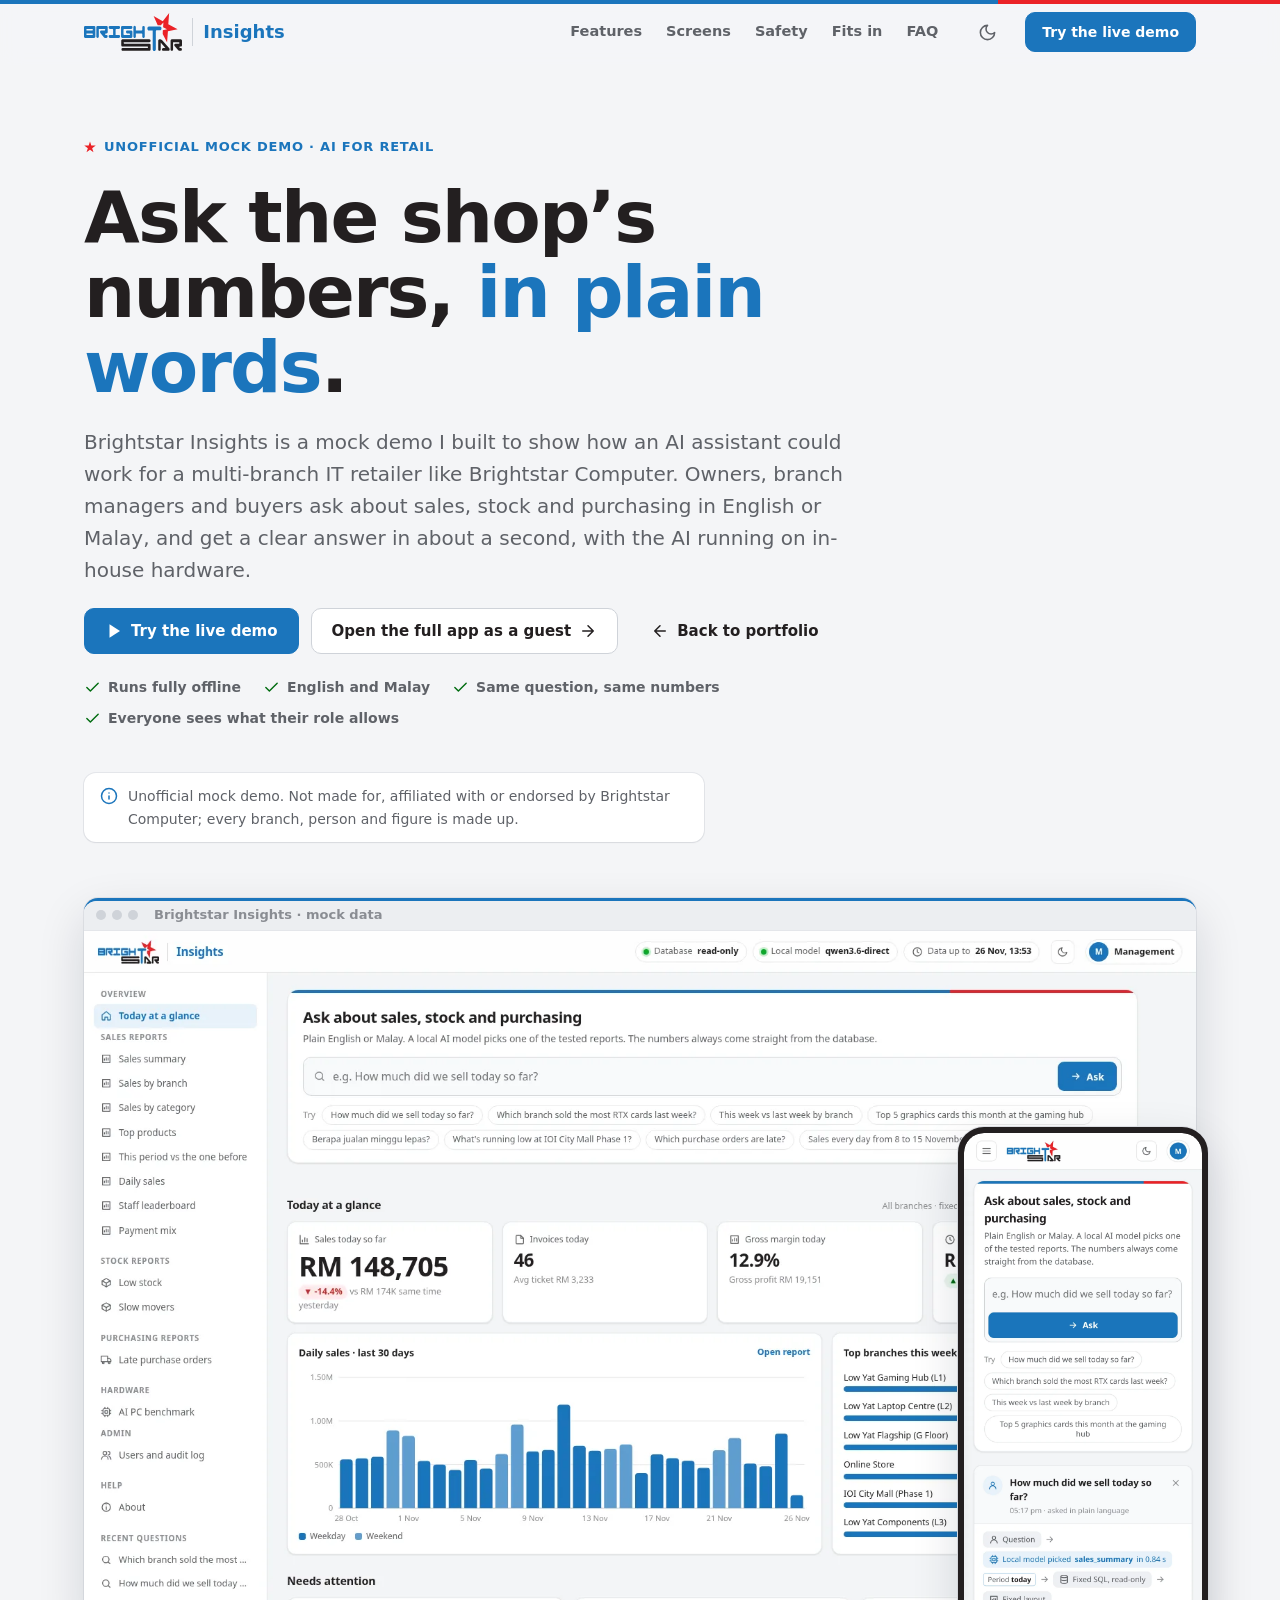
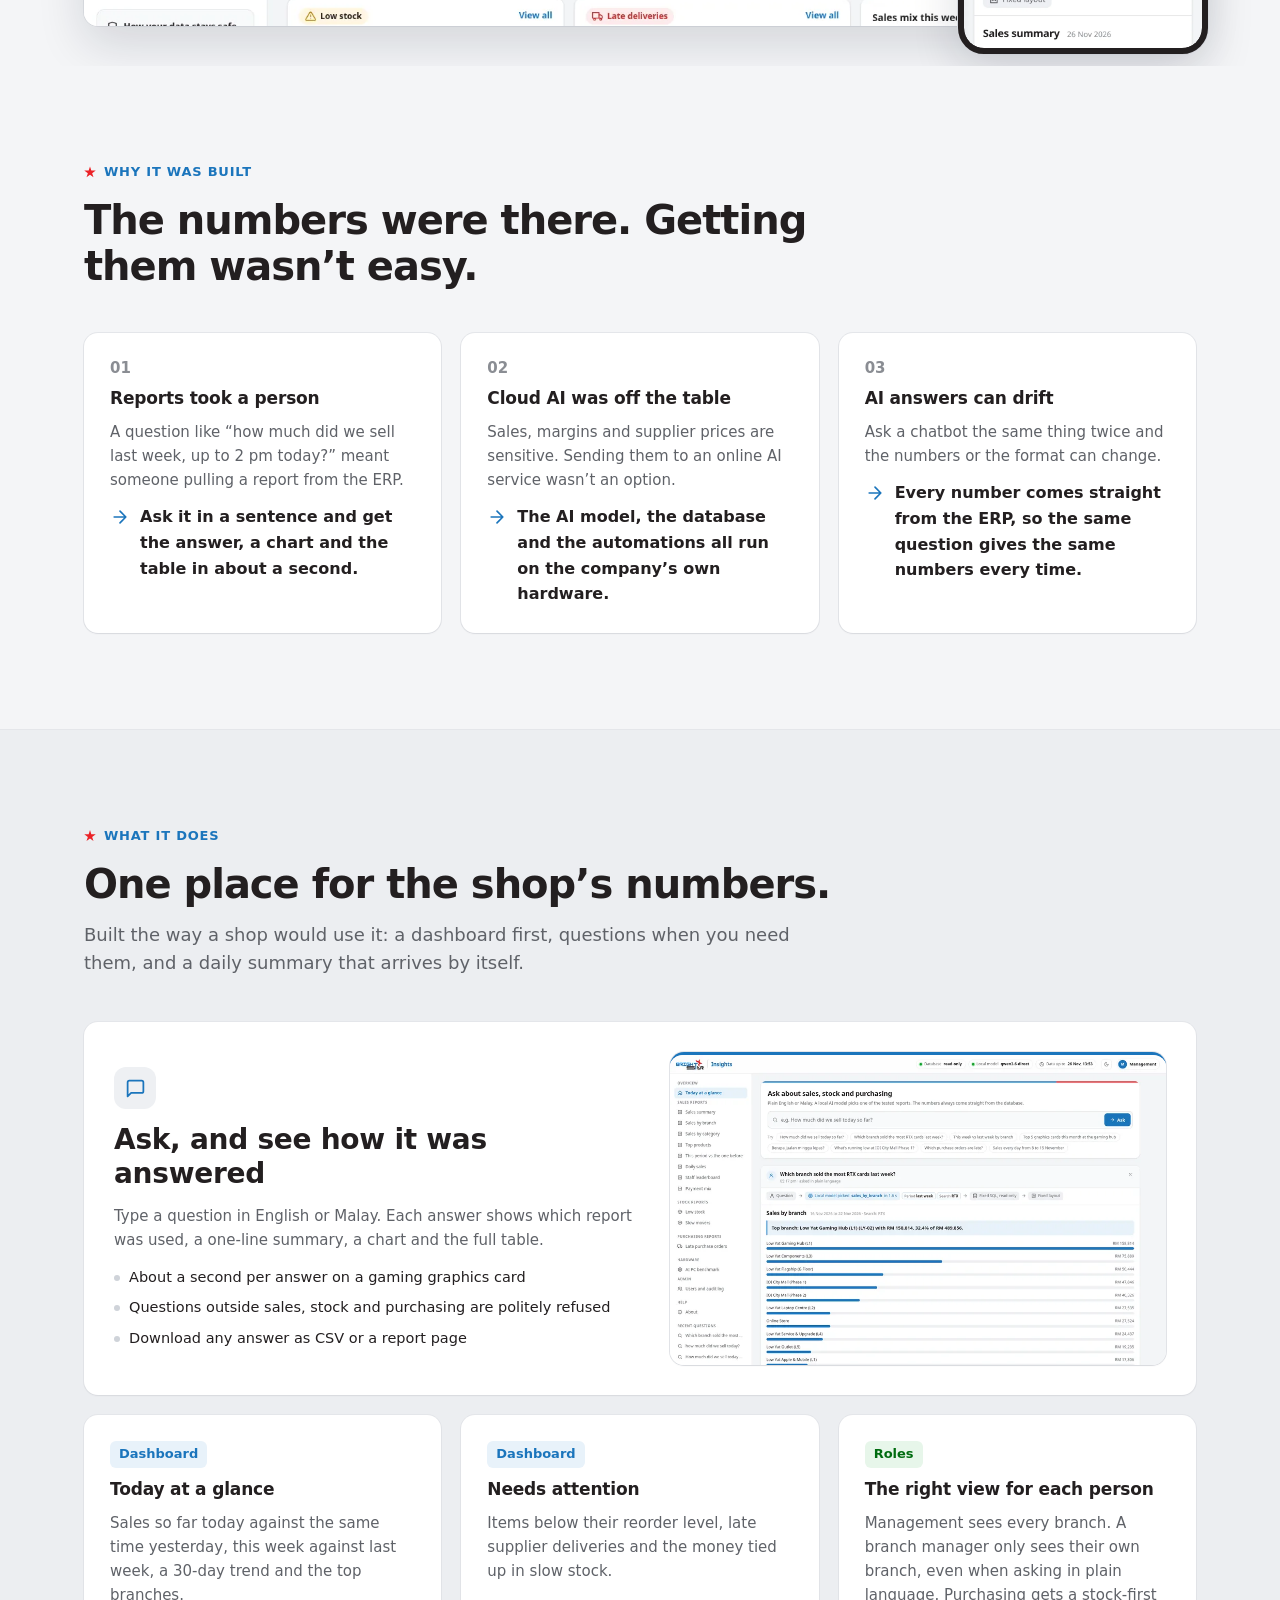
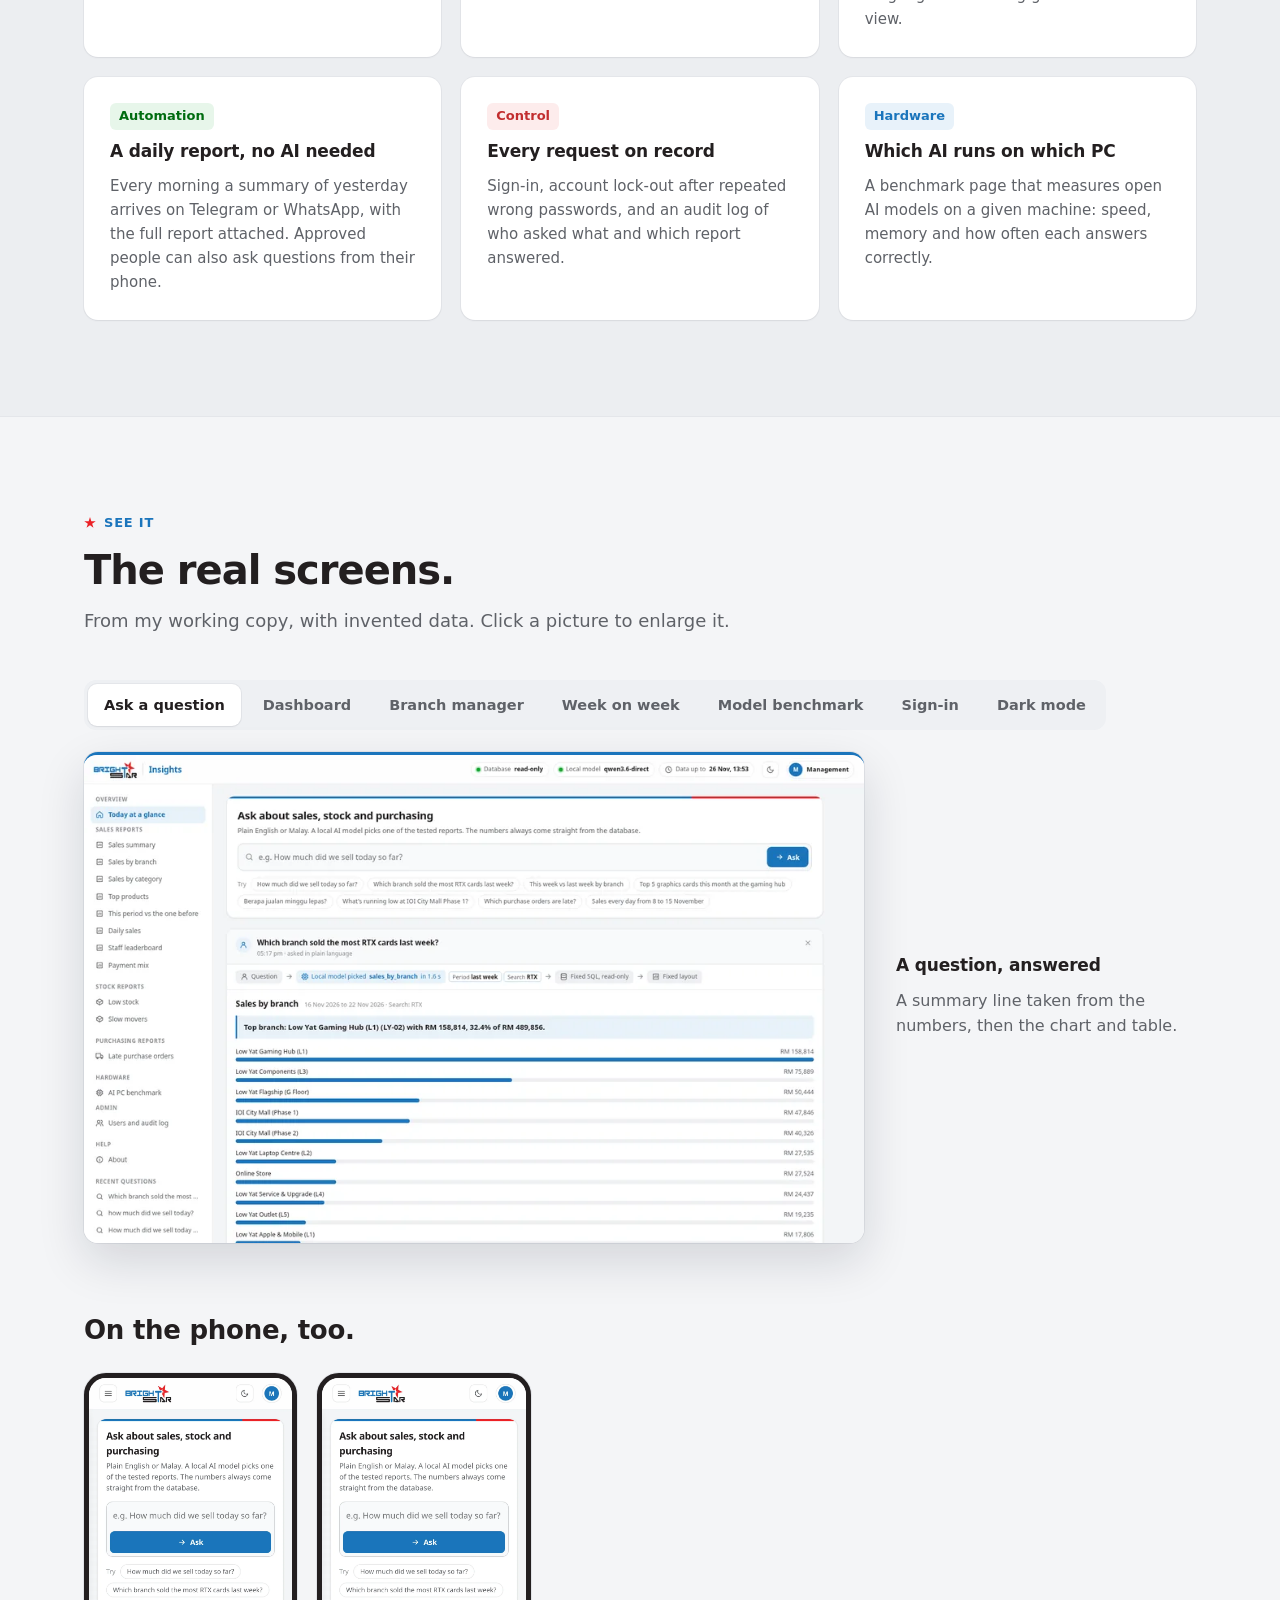
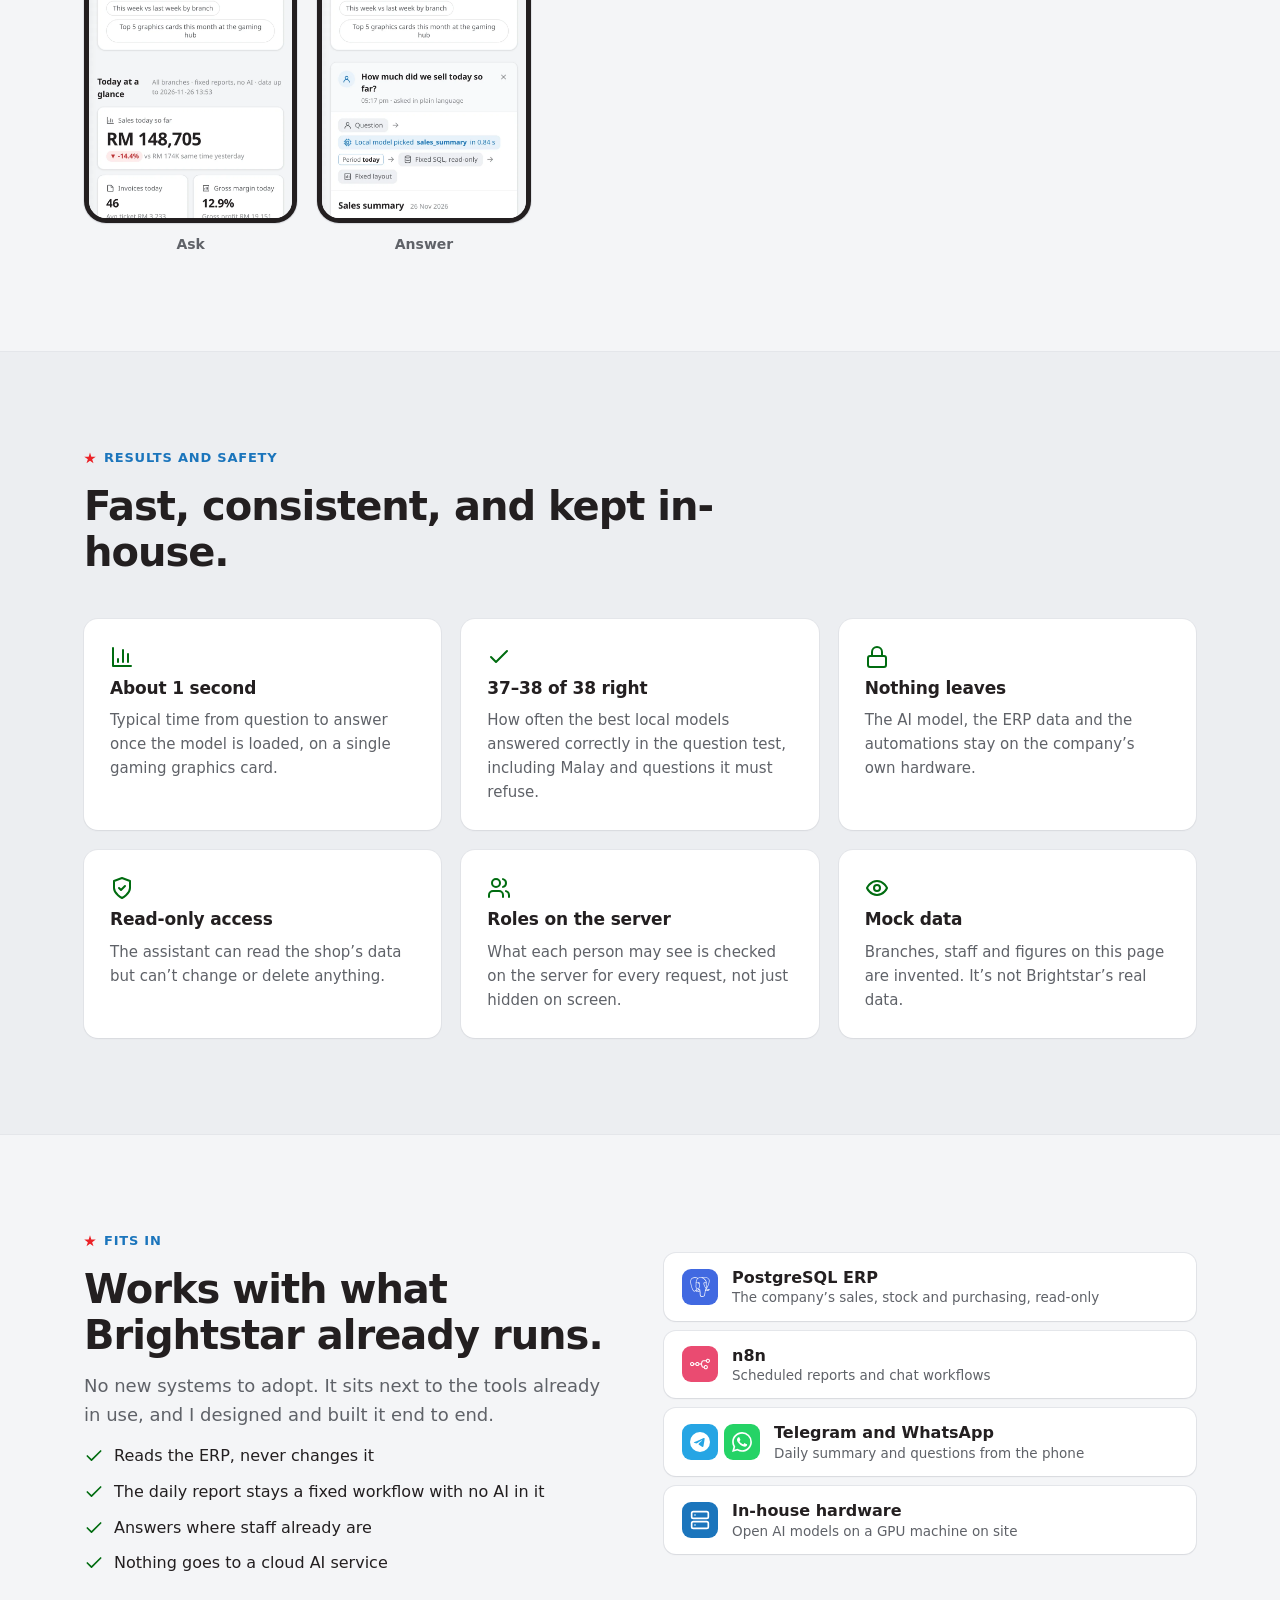
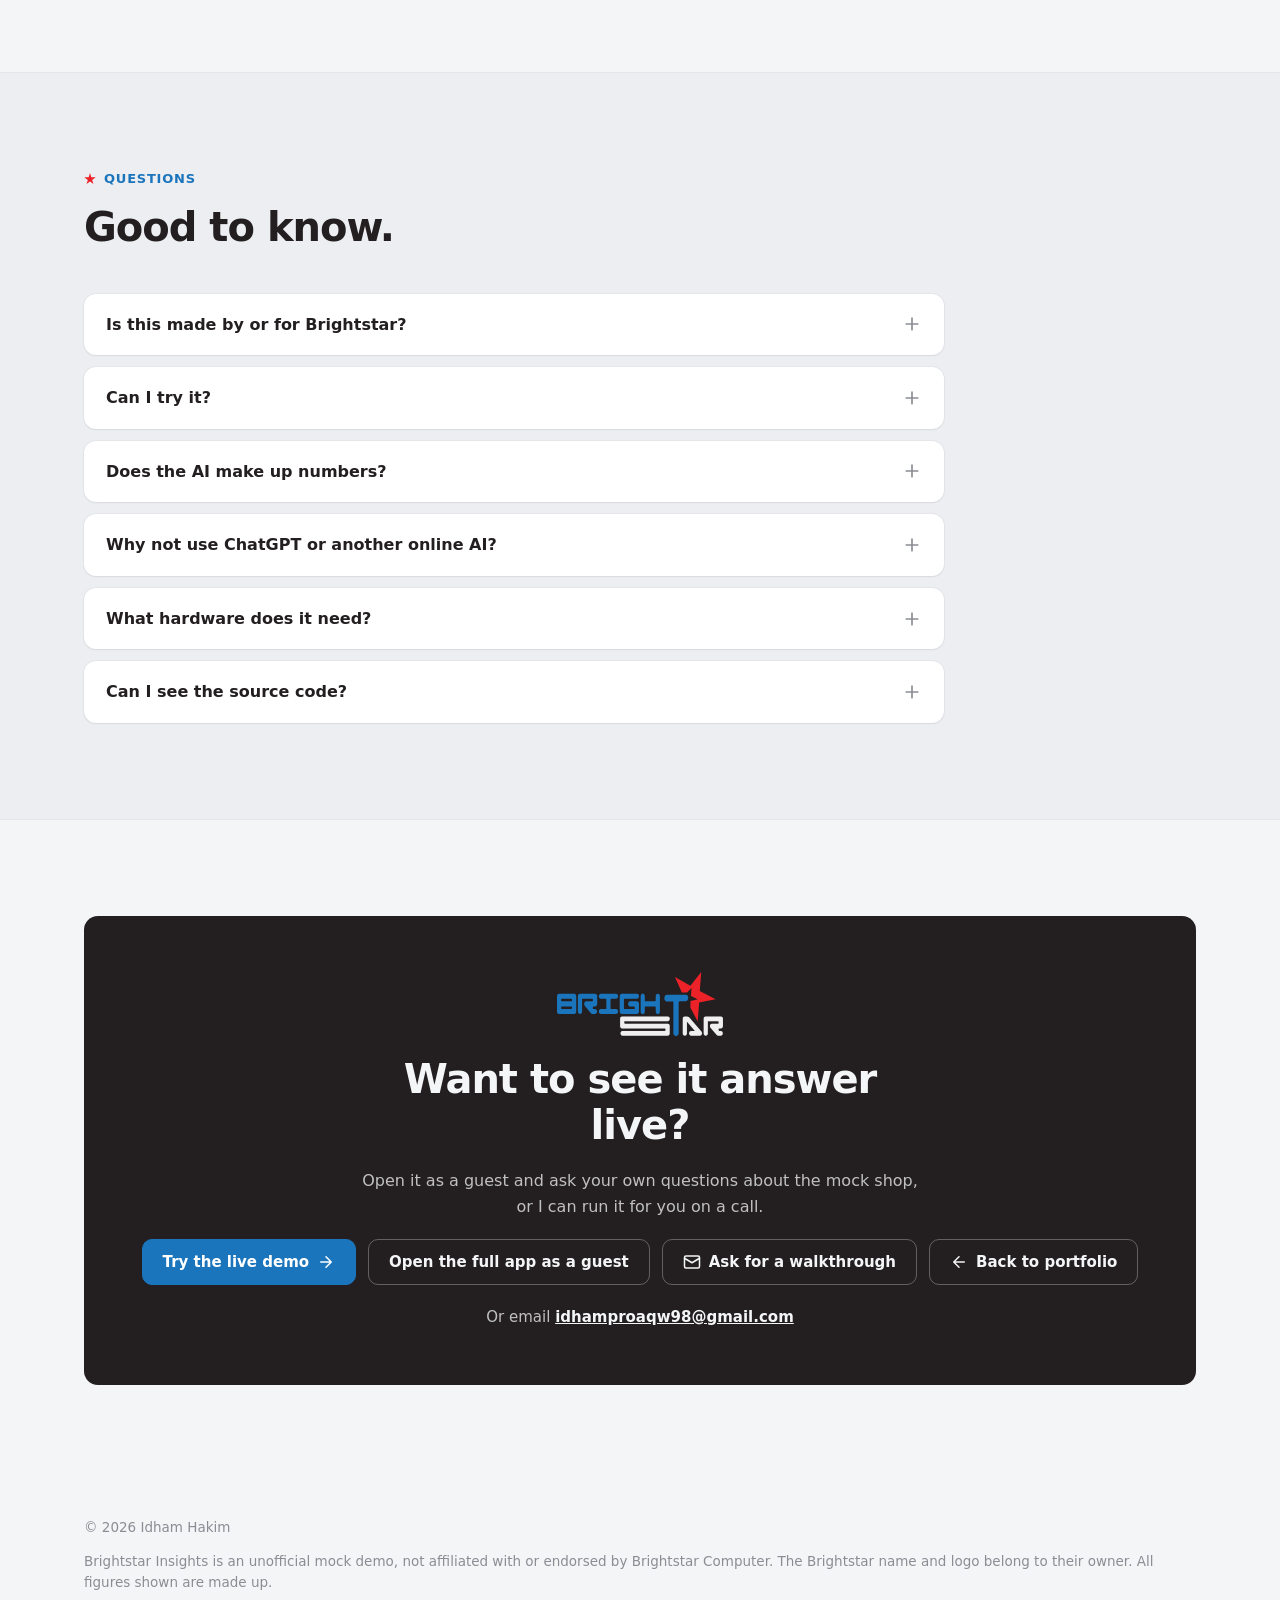
==== commit 649f0d35: "Retail page: closing box shows the logo variant that contrasts with it (STAR was invisible) Co-Autho" ====
--- a/retail/index.html
+++ b/retail/index.html
@@ -479,7 +479,7 @@
 <section id="contact" class="cta">
  <div class="wrap">
   <div class="card rv">
-   <img class="bslogo lt" src="img/brightstar-logo.svg" width="166" height="64" alt="Brightstar Computer logo"><img class="bslogo dk" src="img/brightstar-logo-dark.svg" width="166" height="64" alt="">
+   <img class="bslogo lt" src="img/brightstar-logo-dark.svg" width="166" height="64" alt="Brightstar Computer logo"><img class="bslogo dk" src="img/brightstar-logo.svg" width="166" height="64" alt="">
    <h2>Want to see it answer live?</h2>
    <p>Open it as a guest and ask your own questions about the mock shop, or I can run it for you on a call.</p>
    <div class="ctas" style="justify-content:center">
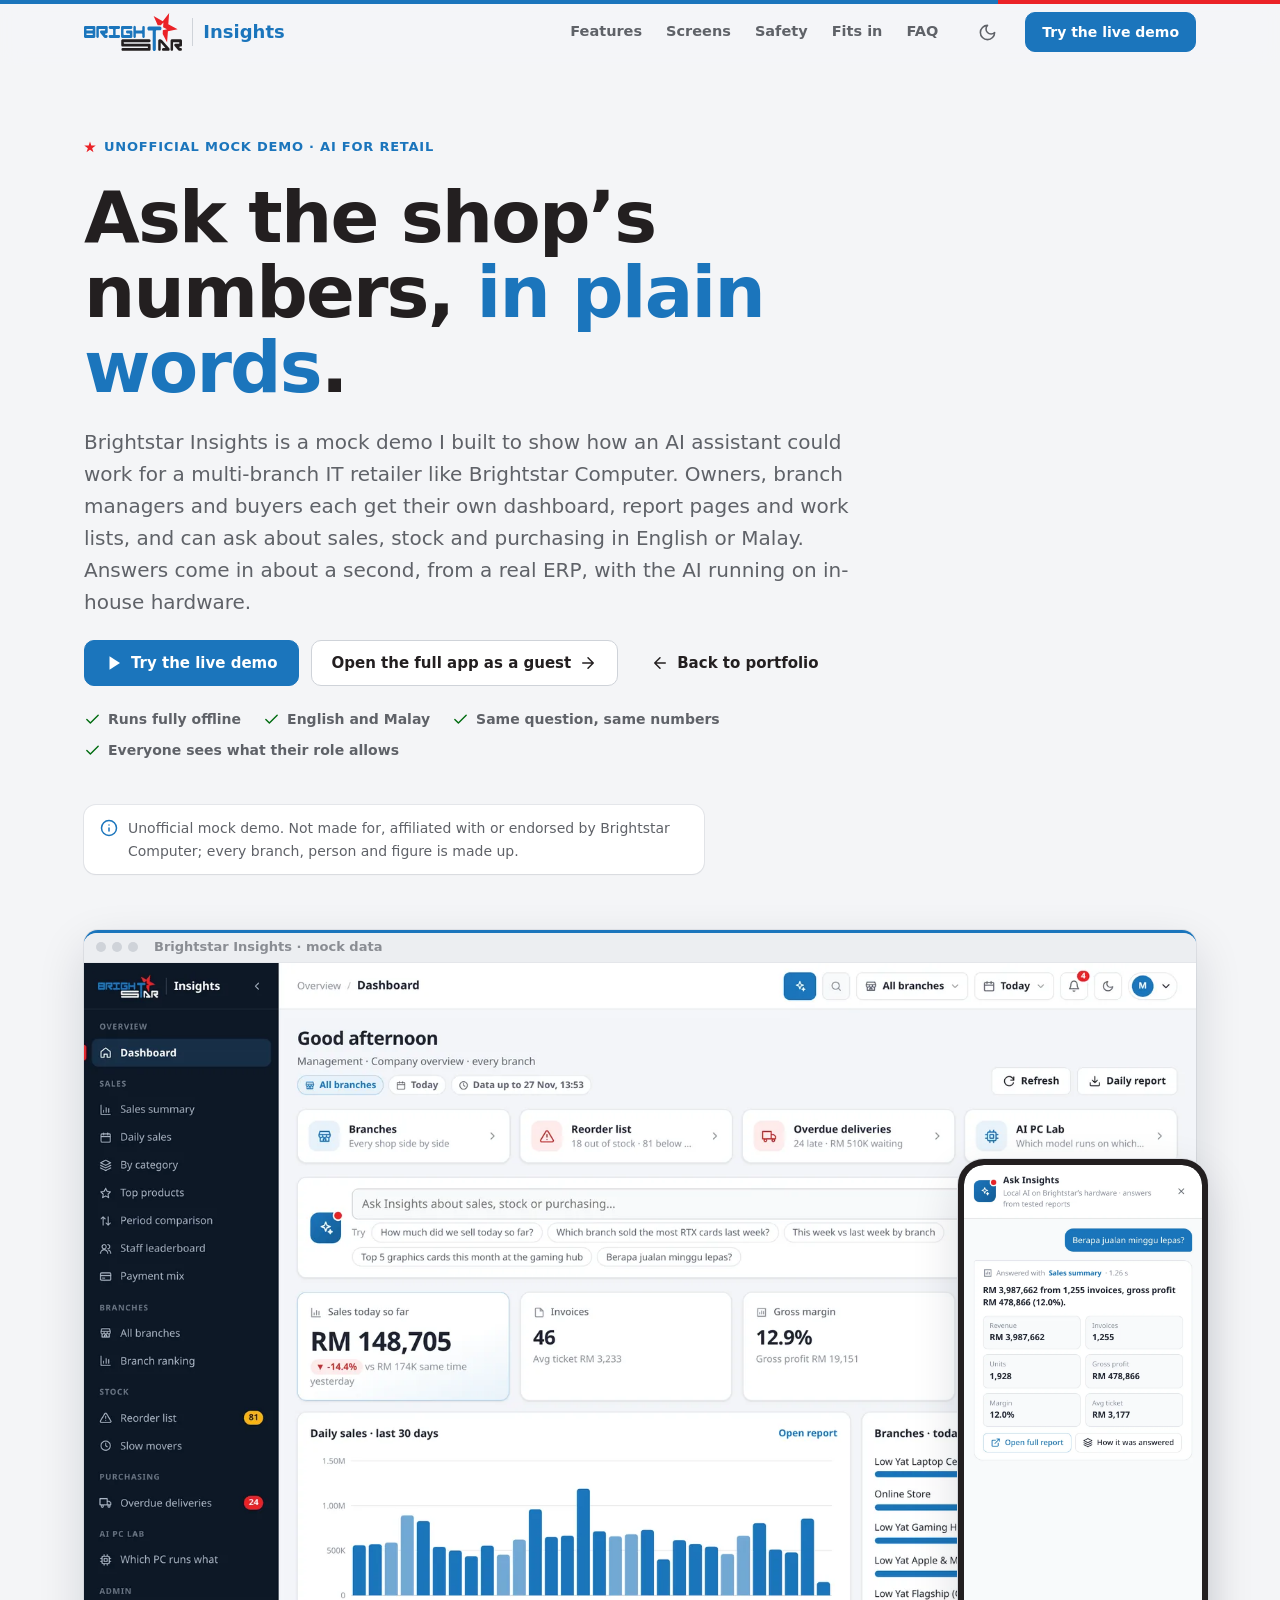
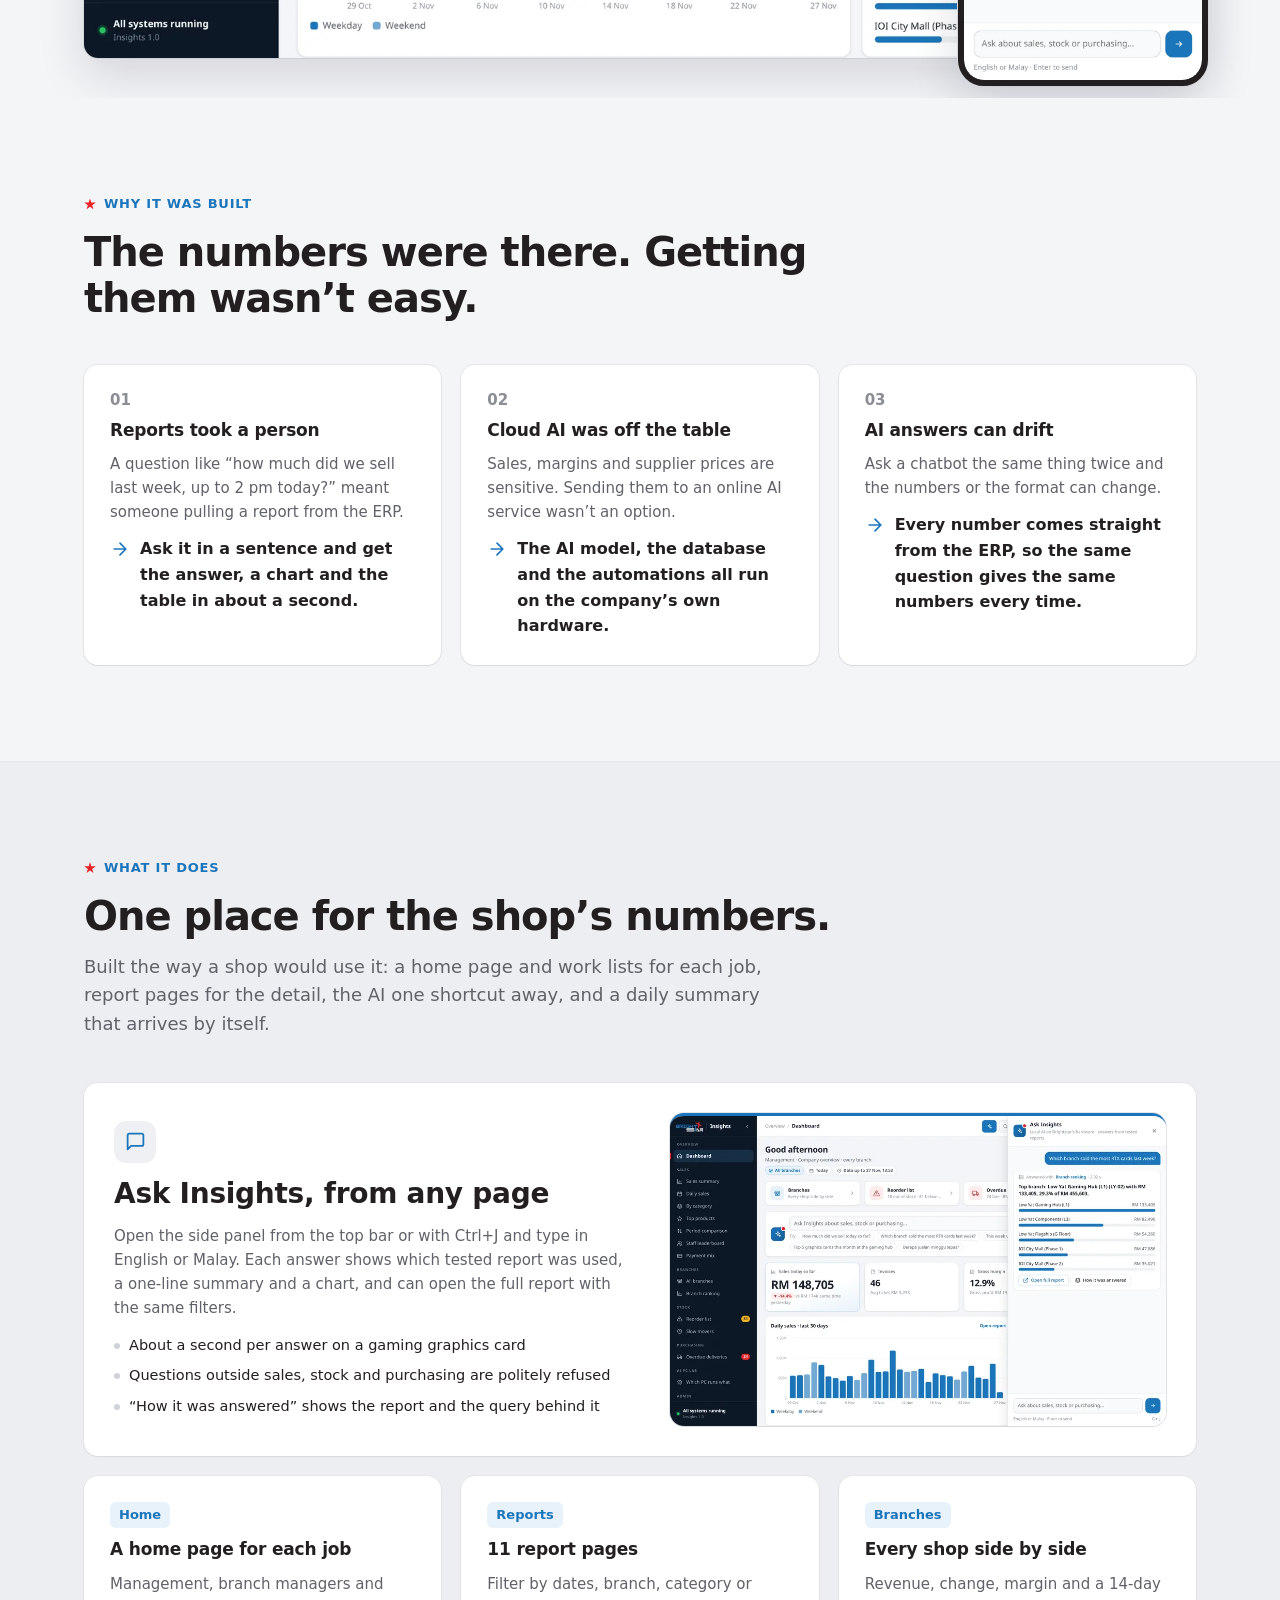
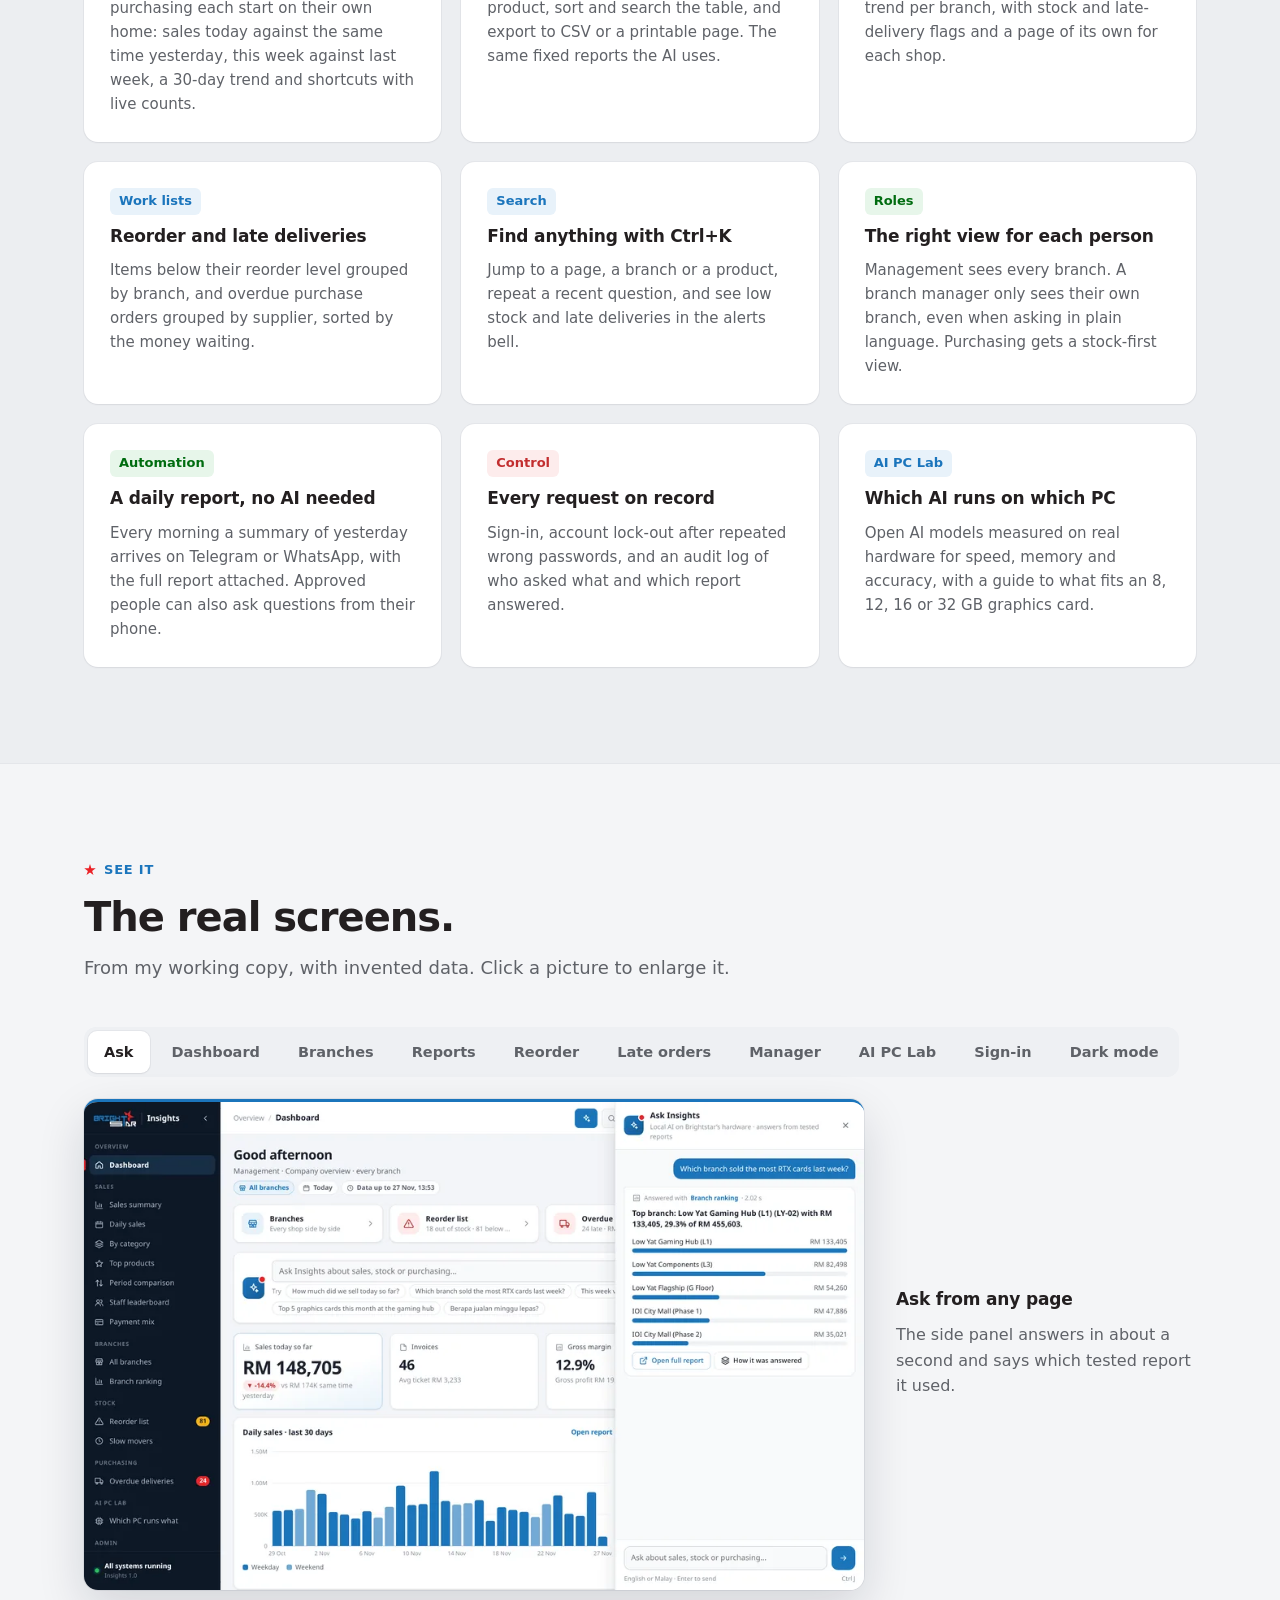
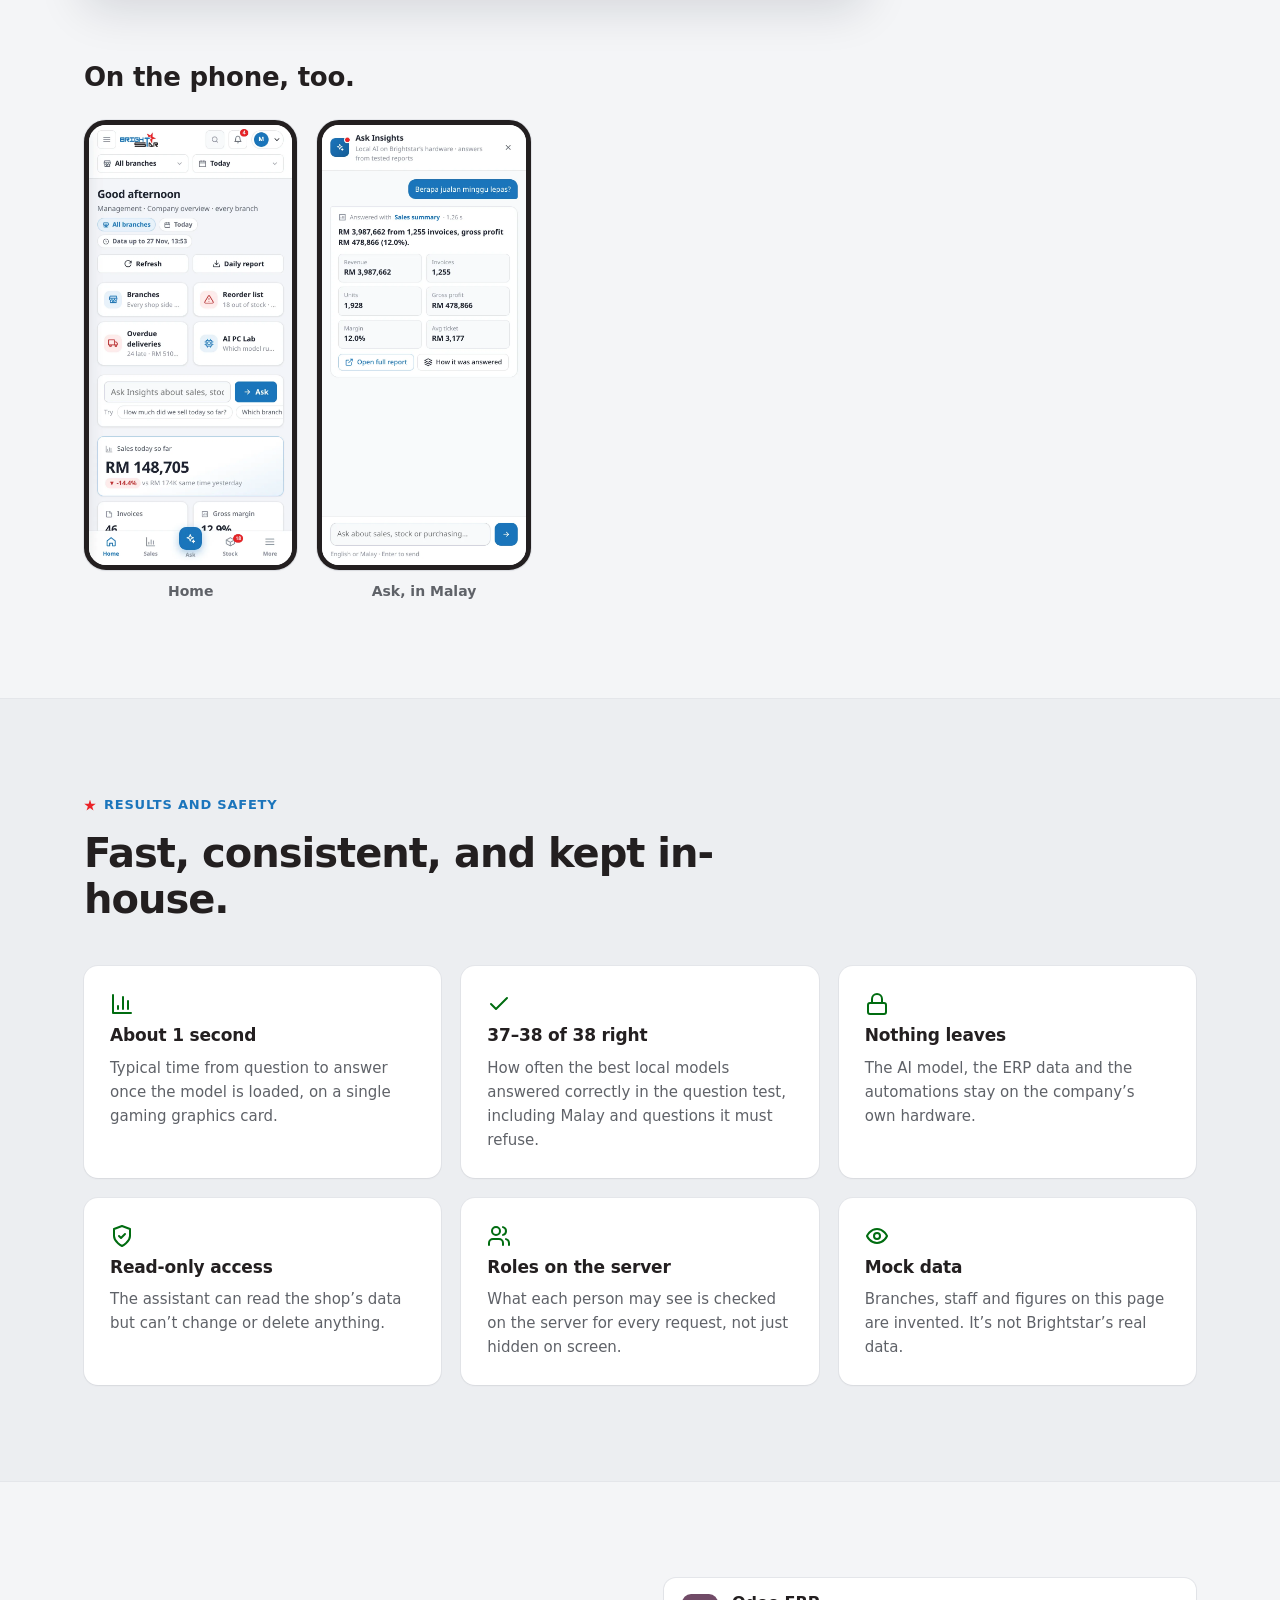
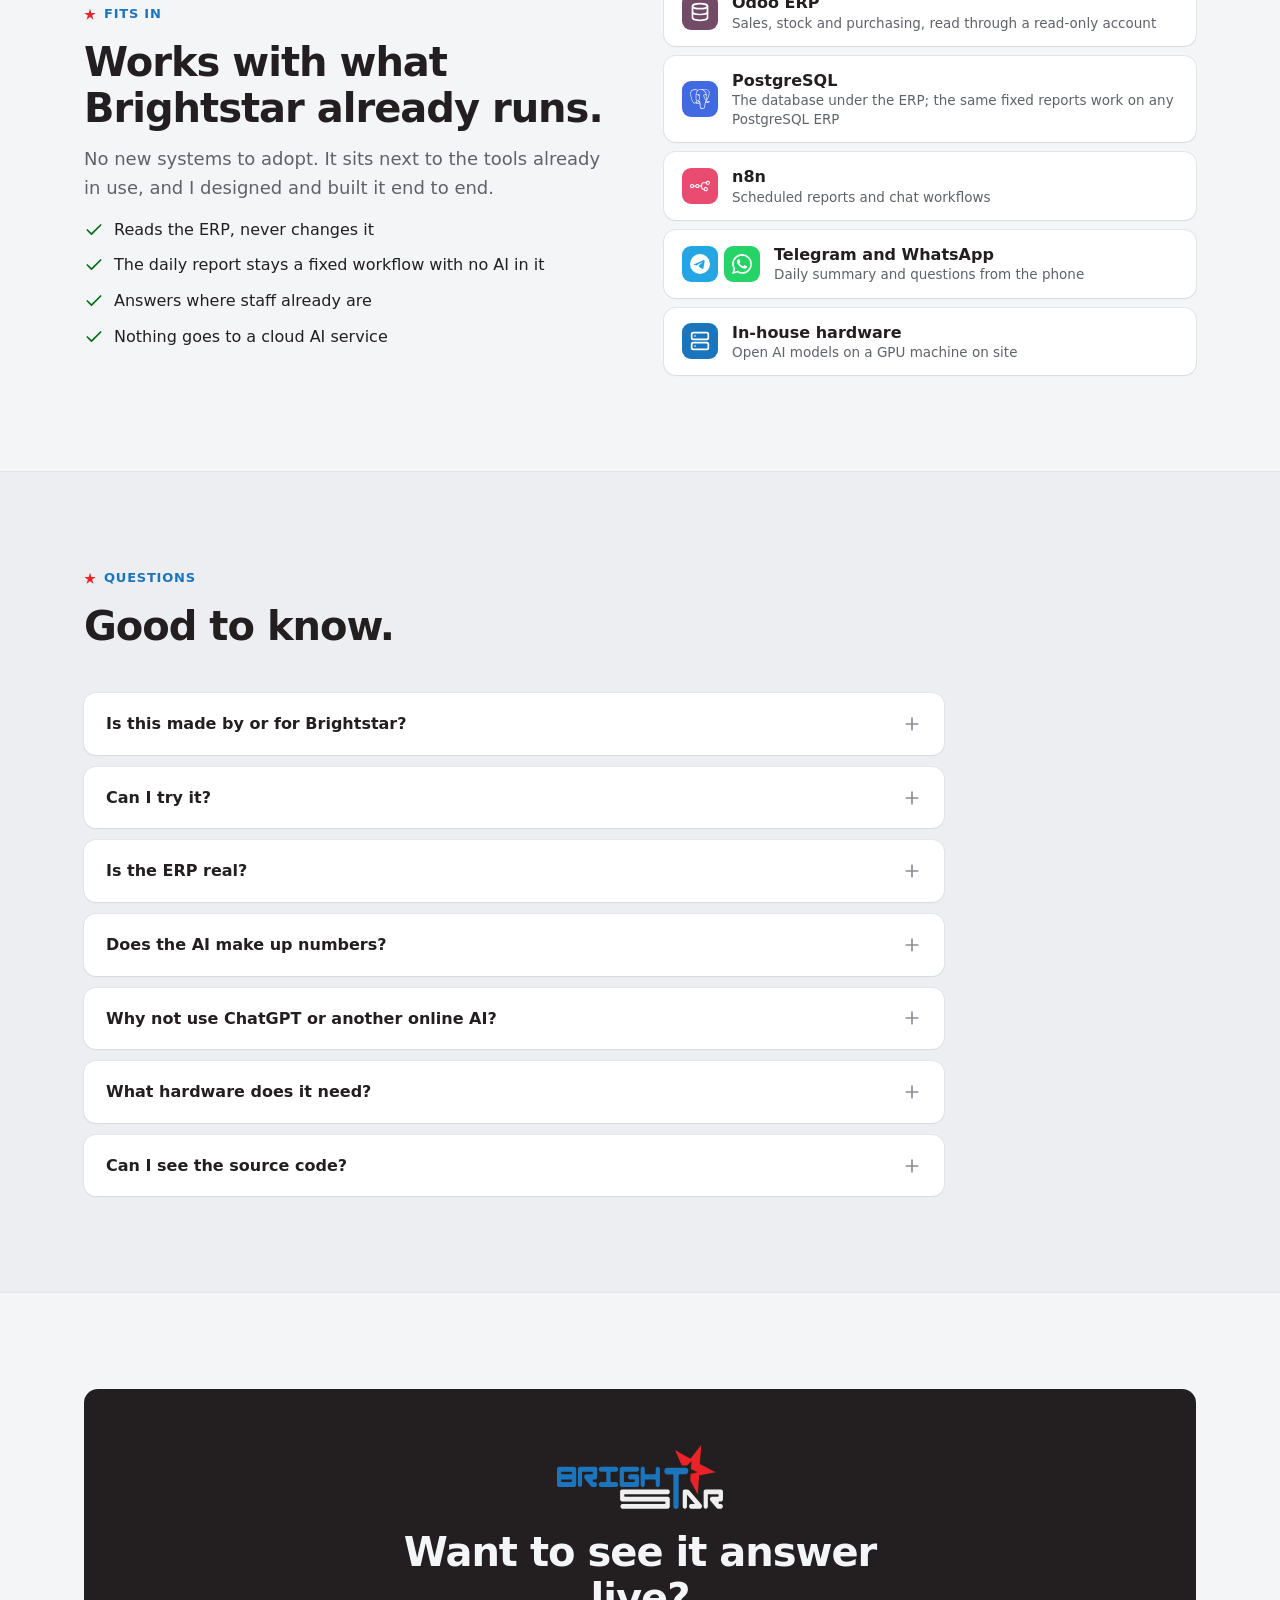
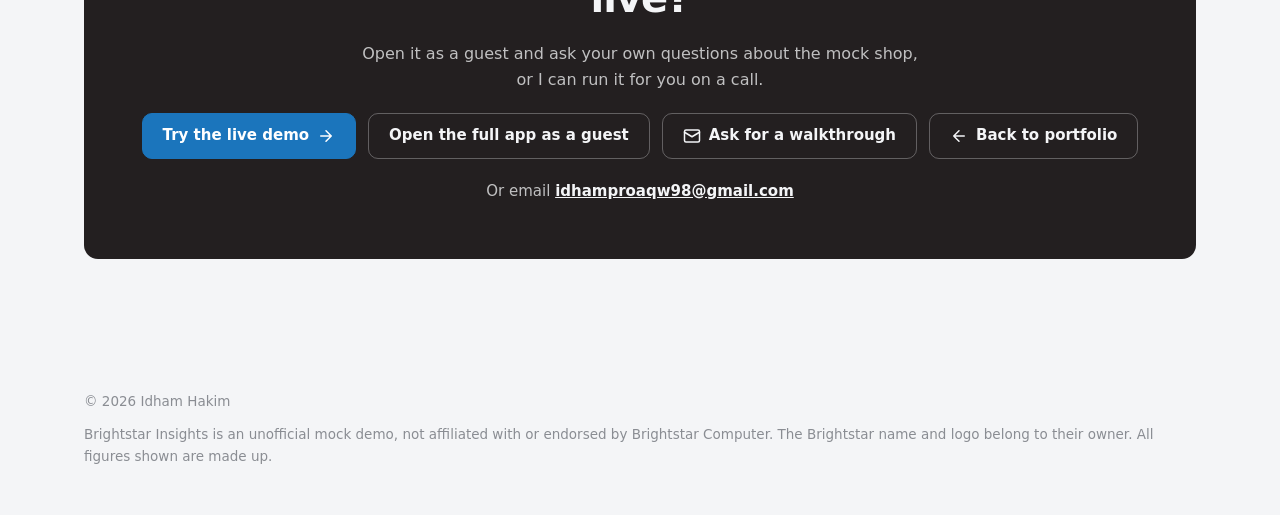
==== commit 13fa85a4: "Brightstar page: new screenshots and text for the redesigned app Screens now show the current UI (As" ====
--- a/retail/index.html
+++ b/retail/index.html
@@ -343,7 +343,7 @@
   <div class="htext">
    <span class="eyebrow">Unofficial mock demo · AI for retail</span>
    <h1>Ask the shop’s numbers, <em>in plain words</em>.</h1>
-   <p class="lead">Brightstar Insights is a mock demo I built to show how an AI assistant could work for a multi-branch IT retailer like Brightstar Computer. Owners, branch managers and buyers ask about sales, stock and purchasing in English or Malay, and get a clear answer in about a second, with the AI running on in-house hardware.</p>
+   <p class="lead">Brightstar Insights is a mock demo I built to show how an AI assistant could work for a multi-branch IT retailer like Brightstar Computer. Owners, branch managers and buyers each get their own dashboard, report pages and work lists, and can ask about sales, stock and purchasing in English or Malay. Answers come in about a second, from a real ERP, with the AI running on in-house hardware.</p>
    <div class="ctas">
     <a class="btn pri" href="https://archlinux.taila38d1a.ts.net:8443/retail/try"><svg class="ico" style="fill:currentColor;stroke:none"><use href="#i-play"/></svg>Try the live demo</a>
     <a class="btn" href="https://archlinux.taila38d1a.ts.net:8443/retail/login">Open the full app as a guest<svg class="ico"><use href="#i-arrow"/></svg></a>
@@ -359,10 +359,10 @@
   </div>
   <div class="stage">
    <div class="frame"><div class="bar"><i></i><i></i><i></i><b>Brightstar Insights · mock data</b></div>
-    <img src="../assets/img/ri-dashboard.webp" width="1600" height="1000" alt="Brightstar Insights dashboard: today’s sales against the same time yesterday, a 30-day sales chart, top branches, low stock and late deliveries">
+    <img src="../assets/img/ri-dashboard.webp" width="1600" height="1000" alt="Brightstar Insights dashboard: a sidebar by job, quick links to branches, the reorder list, overdue deliveries and the AI PC Lab, an ask bar, today’s sales tiles, a 30-day chart and branches today">
    </div>
-   <div class="float"><img src="../assets/img/ri-phone.webp" width="780" height="1688" alt="A question answered on a phone" loading="lazy"></div>
-   <img class="phone-hero" src="../assets/img/ri-phone.webp" width="780" height="1688" alt="Brightstar Insights answering a question on a phone" loading="lazy">
+   <div class="float"><img src="../assets/img/ri-phone.webp" width="780" height="1688" alt="A question in Malay answered on a phone" loading="lazy"></div>
+   <img class="phone-hero" src="../assets/img/ri-phone.webp" width="780" height="1688" alt="Brightstar Insights answering a question in Malay on a phone" loading="lazy">
   </div>
  </div>
 </section>
@@ -380,23 +380,26 @@
 
 <section id="features" class="alt">
  <div class="wrap">
-  <div class="shead rv"><span class="eyebrow">What it does</span><h2>One place for the shop’s numbers.</h2><p class="lead">Built the way a shop would use it: a dashboard first, questions when you need them, and a daily summary that arrives by itself.</p></div>
+  <div class="shead rv"><span class="eyebrow">What it does</span><h2>One place for the shop’s numbers.</h2><p class="lead">Built the way a shop would use it: a home page and work lists for each job, report pages for the detail, the AI one shortcut away, and a daily summary that arrives by itself.</p></div>
   <div class="card feat wide rv">
     <div style="display:grid;gap:14px">
      <span class="tag"><svg class="ico"><use href="#i-chat"/></svg></span>
-     <h3 style="font:600 28px/1.2 var(--serif)">Ask, and see how it was answered</h3>
-     <p>Type a question in English or Malay. Each answer shows which report was used, a one-line summary, a chart and the full table.</p>
-     <ul><li>About a second per answer on a gaming graphics card</li><li>Questions outside sales, stock and purchasing are politely refused</li><li>Download any answer as CSV or a report page</li></ul>
+     <h3 style="font:600 28px/1.2 var(--serif)">Ask Insights, from any page</h3>
+     <p>Open the side panel from the top bar or with Ctrl+J and type in English or Malay. Each answer shows which tested report was used, a one-line summary and a chart, and can open the full report with the same filters.</p>
+     <ul><li>About a second per answer on a gaming graphics card</li><li>Questions outside sales, stock and purchasing are politely refused</li><li>“How it was answered” shows the report and the query behind it</li></ul>
     </div>
-    <div class="frame"><img src="../assets/img/ri-answer-960.webp" data-full="../assets/img/ri-answer.webp" width="960" height="600" alt="An answer card: the question, the report used, a summary line and a bar chart by branch" loading="lazy"></div>
+    <div class="frame"><img src="../assets/img/ri-answer-960.webp" data-full="../assets/img/ri-answer.webp" width="960" height="600" alt="The Ask Insights side panel open over the dashboard: which branch sold the most RTX cards last week, answered with the branch ranking report and a bar chart" loading="lazy"></div>
   </div>
   <div class="feats swipe-m">
-   <div class="card feat rv"><span class="badge b-info">Dashboard</span><h3>Today at a glance</h3><p>Sales so far today against the same time yesterday, this week against last week, a 30-day trend and the top branches.</p></div>
-   <div class="card feat rv"><span class="badge b-info">Dashboard</span><h3>Needs attention</h3><p>Items below their reorder level, late supplier deliveries and the money tied up in slow stock.</p></div>
+   <div class="card feat rv"><span class="badge b-info">Home</span><h3>A home page for each job</h3><p>Management, branch managers and purchasing each start on their own home: sales today against the same time yesterday, this week against last week, a 30-day trend and shortcuts with live counts.</p></div>
+   <div class="card feat rv"><span class="badge b-info">Reports</span><h3>11 report pages</h3><p>Filter by dates, branch, category or product, sort and search the table, and export to CSV or a printable page. The same fixed reports the AI uses.</p></div>
+   <div class="card feat rv"><span class="badge b-info">Branches</span><h3>Every shop side by side</h3><p>Revenue, change, margin and a 14-day trend per branch, with stock and late-delivery flags and a page of its own for each shop.</p></div>
+   <div class="card feat rv"><span class="badge b-info">Work lists</span><h3>Reorder and late deliveries</h3><p>Items below their reorder level grouped by branch, and overdue purchase orders grouped by supplier, sorted by the money waiting.</p></div>
+   <div class="card feat rv"><span class="badge b-info">Search</span><h3>Find anything with Ctrl+K</h3><p>Jump to a page, a branch or a product, repeat a recent question, and see low stock and late deliveries in the alerts bell.</p></div>
    <div class="card feat rv"><span class="badge b-good">Roles</span><h3>The right view for each person</h3><p>Management sees every branch. A branch manager only sees their own branch, even when asking in plain language. Purchasing gets a stock-first view.</p></div>
    <div class="card feat rv"><span class="badge b-good">Automation</span><h3>A daily report, no AI needed</h3><p>Every morning a summary of yesterday arrives on Telegram or WhatsApp, with the full report attached. Approved people can also ask questions from their phone.</p></div>
    <div class="card feat rv"><span class="badge b-bad">Control</span><h3>Every request on record</h3><p>Sign-in, account lock-out after repeated wrong passwords, and an audit log of who asked what and which report answered.</p></div>
-   <div class="card feat rv"><span class="badge b-info">Hardware</span><h3>Which AI runs on which PC</h3><p>A benchmark page that measures open AI models on a given machine: speed, memory and how often each answers correctly.</p></div>
+   <div class="card feat rv"><span class="badge b-info">AI PC Lab</span><h3>Which AI runs on which PC</h3><p>Open AI models measured on real hardware for speed, memory and accuracy, with a guide to what fits an 8, 12, 16 or 32 GB graphics card.</p></div>
   </div>
  </div>
 </section>
@@ -405,26 +408,32 @@
  <div class="wrap">
   <div class="shead rv"><span class="eyebrow">See it</span><h2>The real screens.</h2><p class="lead">From my working copy, with invented data. Click a picture to enlarge it.</p></div>
   <div class="tabs" role="tablist" aria-label="Screens">
-   <button class="tab" role="tab" aria-selected="true" aria-controls="s1" id="t1">Ask a question</button>
+   <button class="tab" role="tab" aria-selected="true" aria-controls="s1" id="t1">Ask</button>
    <button class="tab" role="tab" aria-selected="false" aria-controls="s2" id="t2">Dashboard</button>
-   <button class="tab" role="tab" aria-selected="false" aria-controls="s3" id="t3">Branch manager</button>
-   <button class="tab" role="tab" aria-selected="false" aria-controls="s4" id="t4">Week on week</button>
-   <button class="tab" role="tab" aria-selected="false" aria-controls="s5" id="t5">Model benchmark</button>
-   <button class="tab" role="tab" aria-selected="false" aria-controls="s6" id="t6">Sign-in</button>
-   <button class="tab" role="tab" aria-selected="false" aria-controls="s7" id="t7">Dark mode</button>
-  </div>
-  <div class="shot" role="tabpanel" id="s1" aria-labelledby="t1"><div class="frame"><img src="../assets/img/ri-answer-960.webp" data-full="../assets/img/ri-answer.webp" width="960" height="600" alt="Answer to which branch sold the most RTX cards last week, with the report used and a chart" loading="lazy"></div><div class="cap"><h3>A question, answered</h3><p>A summary line taken from the numbers, then the chart and table.</p></div></div>
-  <div class="shot" role="tabpanel" id="s2" aria-labelledby="t2" hidden><div class="frame"><img src="../assets/img/ri-dashboard-960.webp" data-full="../assets/img/ri-dashboard.webp" width="960" height="600" alt="Dashboard with today’s sales, a 30-day chart, top branches, low stock and late deliveries" loading="lazy"></div><div class="cap"><h3>Today at a glance</h3><p>What management sees first, with no AI involved.</p></div></div>
-  <div class="shot" role="tabpanel" id="s3" aria-labelledby="t3" hidden><div class="frame"><img src="../assets/img/ri-branch-960.webp" data-full="../assets/img/ri-branch.webp" width="960" height="600" alt="Branch manager’s dashboard limited to one branch" loading="lazy"></div><div class="cap"><h3>Only your branch</h3><p>A branch manager’s view: every number limited to their own shop.</p></div></div>
-  <div class="shot" role="tabpanel" id="s4" aria-labelledby="t4" hidden><div class="frame"><img src="../assets/img/ri-summary-960.webp" data-full="../assets/img/ri-summary.webp" width="960" height="600" alt="This week against the same days last week for one branch" loading="lazy"></div><div class="cap"><h3>Fair comparisons</h3><p>This week is compared with the same days last week, up to the same time of day.</p></div></div>
-  <div class="shot" role="tabpanel" id="s5" aria-labelledby="t5" hidden><div class="frame"><img src="../assets/img/ri-bench-960.webp" data-full="../assets/img/ri-bench.webp" width="960" height="600" alt="Benchmark page comparing AI models by speed, memory and accuracy" loading="lazy"></div><div class="cap"><h3>Which model for which PC</h3><p>Seven open models measured on one graphics card, so it’s clear what each machine can run.</p></div></div>
-  <div class="shot" role="tabpanel" id="s6" aria-labelledby="t6" hidden><div class="frame"><img src="../assets/img/ri-login-960.webp" data-full="../assets/img/ri-login.webp" width="960" height="600" alt="Sign-in page" loading="lazy"></div><div class="cap"><h3>Signed in, by role</h3><p>Company accounts, with a lock-out after repeated wrong passwords.</p></div></div>
-  <div class="shot" role="tabpanel" id="s7" aria-labelledby="t7" hidden><div class="frame"><img src="../assets/img/ri-dark-960.webp" data-full="../assets/img/ri-dark.webp" width="960" height="600" alt="Dashboard in dark mode" loading="lazy"></div><div class="cap"><h3>Light or dark</h3><p>Follows the computer’s setting, or switch with one click.</p></div></div>
+   <button class="tab" role="tab" aria-selected="false" aria-controls="s3" id="t3">Branches</button>
+   <button class="tab" role="tab" aria-selected="false" aria-controls="s4" id="t4">Reports</button>
+   <button class="tab" role="tab" aria-selected="false" aria-controls="s5" id="t5">Reorder</button>
+   <button class="tab" role="tab" aria-selected="false" aria-controls="s6" id="t6">Late orders</button>
+   <button class="tab" role="tab" aria-selected="false" aria-controls="s7" id="t7">Manager</button>
+   <button class="tab" role="tab" aria-selected="false" aria-controls="s8" id="t8">AI PC Lab</button>
+   <button class="tab" role="tab" aria-selected="false" aria-controls="s9" id="t9">Sign-in</button>
+   <button class="tab" role="tab" aria-selected="false" aria-controls="s10" id="t10">Dark mode</button>
+  </div>
+  <div class="shot" role="tabpanel" id="s1" aria-labelledby="t1"><div class="frame"><img src="../assets/img/ri-answer-960.webp" data-full="../assets/img/ri-answer.webp" width="960" height="600" alt="The Ask Insights side panel over the dashboard: which branch sold the most RTX cards last week, answered with the branch ranking report" loading="lazy"></div><div class="cap"><h3>Ask from any page</h3><p>The side panel answers in about a second and says which tested report it used.</p></div></div>
+  <div class="shot" role="tabpanel" id="s2" aria-labelledby="t2" hidden><div class="frame"><img src="../assets/img/ri-dashboard-960.webp" data-full="../assets/img/ri-dashboard.webp" width="960" height="600" alt="Management dashboard: quick links, an ask bar, today’s sales tiles, a 30-day chart and branches today" loading="lazy"></div><div class="cap"><h3>Today at a glance</h3><p>Management’s home page, with no AI involved.</p></div></div>
+  <div class="shot" role="tabpanel" id="s3" aria-labelledby="t3" hidden><div class="frame"><img src="../assets/img/ri-branches-960.webp" data-full="../assets/img/ri-branches.webp" width="960" height="600" alt="All branches as cards with revenue, change, margin, a 14-day trend and stock and delivery flags" loading="lazy"></div><div class="cap"><h3>Every shop side by side</h3><p>Sort by revenue, change or code, then open any branch.</p></div></div>
+  <div class="shot" role="tabpanel" id="s4" aria-labelledby="t4" hidden><div class="frame"><img src="../assets/img/ri-report-960.webp" data-full="../assets/img/ri-report.webp" width="960" height="600" alt="Top products report page with filters, summary tiles, a chart and the table" loading="lazy"></div><div class="cap"><h3>A full report page</h3><p>Filters, a summary line, a chart and the table, with CSV or printable export.</p></div></div>
+  <div class="shot" role="tabpanel" id="s5" aria-labelledby="t5" hidden><div class="frame"><img src="../assets/img/ri-reorder-960.webp" data-full="../assets/img/ri-reorder.webp" width="960" height="600" alt="Reorder list grouped by branch: items out of stock or below their reorder level" loading="lazy"></div><div class="cap"><h3>Reorder list</h3><p>Out of stock and running low, grouped by branch, with what’s already on order.</p></div></div>
+  <div class="shot" role="tabpanel" id="s6" aria-labelledby="t6" hidden><div class="frame"><img src="../assets/img/ri-late-960.webp" data-full="../assets/img/ri-late.webp" width="960" height="600" alt="Overdue deliveries grouped by supplier, with days late and the money still to come" loading="lazy"></div><div class="cap"><h3>Overdue deliveries</h3><p>Late purchase orders grouped by supplier, biggest money first.</p></div></div>
+  <div class="shot" role="tabpanel" id="s7" aria-labelledby="t7" hidden><div class="frame"><img src="../assets/img/ri-branch-960.webp" data-full="../assets/img/ri-branch.webp" width="960" height="600" alt="Branch manager’s home limited to one branch" loading="lazy"></div><div class="cap"><h3>Only your branch</h3><p>A branch manager’s home: every number limited to their own shop.</p></div></div>
+  <div class="shot" role="tabpanel" id="s8" aria-labelledby="t8" hidden><div class="frame"><img src="../assets/img/ri-bench-960.webp" data-full="../assets/img/ri-bench.webp" width="960" height="600" alt="AI PC Lab comparing open AI models by speed, memory and accuracy" loading="lazy"></div><div class="cap"><h3>Which model for which PC</h3><p>Open models measured on one graphics card, with a guide by card size.</p></div></div>
+  <div class="shot" role="tabpanel" id="s9" aria-labelledby="t9" hidden><div class="frame"><img src="../assets/img/ri-login-960.webp" data-full="../assets/img/ri-login.webp" width="960" height="600" alt="Sign-in page with a short pitch panel" loading="lazy"></div><div class="cap"><h3>Signed in, by role</h3><p>Company accounts, with a lock-out after repeated wrong passwords.</p></div></div>
+  <div class="shot" role="tabpanel" id="s10" aria-labelledby="t10" hidden><div class="frame"><img src="../assets/img/ri-dark-960.webp" data-full="../assets/img/ri-dark.webp" width="960" height="600" alt="Branches page in dark mode" loading="lazy"></div><div class="cap"><h3>Light or dark</h3><p>Follows the computer’s setting, or switch with one click.</p></div></div>
 
   <div class="shead rv" style="margin:72px 0 28px"><h3 style="font:600 26px var(--serif)">On the phone, too.</h3></div>
   <div class="phones swipe-m rv">
-   <figure><img src="../assets/img/ri-phone-home.webp" width="780" height="1688" alt="Ask screen on a phone" loading="lazy"><figcaption>Ask</figcaption></figure>
-   <figure><img src="../assets/img/ri-phone.webp" width="780" height="1688" alt="An answer on a phone" loading="lazy"><figcaption>Answer</figcaption></figure>
+   <figure><img src="../assets/img/ri-phone-home.webp" width="780" height="1688" alt="Home page on a phone with the bottom tab bar" loading="lazy"><figcaption>Home</figcaption></figure>
+   <figure><img src="../assets/img/ri-phone.webp" width="780" height="1688" alt="A Malay question answered in the Ask panel on a phone" loading="lazy"><figcaption>Ask, in Malay</figcaption></figure>
   </div>
  </div>
 </section>
@@ -454,7 +463,8 @@
    </ul>
   </div>
   <div class="cos rv">
-   <div class="co"><span class="dot" style="background:#4169e1" aria-hidden="true"><svg><use href="#si-pg"/></svg></span><div><b>PostgreSQL ERP</b><small>The company’s sales, stock and purchasing, read-only</small></div></div>
+   <div class="co"><span class="dot" style="background:#714b67" aria-hidden="true"><svg class="ico"><use href="#i-db"/></svg></span><div><b>Odoo ERP</b><small>Sales, stock and purchasing, read through a read-only account</small></div></div>
+   <div class="co"><span class="dot" style="background:#4169e1" aria-hidden="true"><svg><use href="#si-pg"/></svg></span><div><b>PostgreSQL</b><small>The database under the ERP; the same fixed reports work on any PostgreSQL ERP</small></div></div>
    <div class="co"><span class="dot" style="background:#ea4b71" aria-hidden="true"><svg><use href="#si-n8n"/></svg></span><div><b>n8n</b><small>Scheduled reports and chat workflows</small></div></div>
    <div class="co"><span class="dots" aria-hidden="true"><span class="dot" style="background:#26a5e4"><svg><use href="#si-tg"/></svg></span><span class="dot" style="background:#25d366"><svg><use href="#si-wa"/></svg></span></span><div><b>Telegram and WhatsApp</b><small>Daily summary and questions from the phone</small></div></div>
    <div class="co"><span class="dot" style="background:#1b75bc" aria-hidden="true"><svg class="ico"><use href="#i-server"/></svg></span><div><b>In-house hardware</b><small>Open AI models on a GPU machine on site</small></div></div>
@@ -468,9 +478,10 @@
   <div class="faq rv">
    <details><summary>Is this made by or for Brightstar?<svg class="ico"><use href="#i-plus"/></svg></summary><p>No. It’s an unofficial mock demo I made on my own, using the Brightstar name and logo only to show the idea in context. It isn’t affiliated with or endorsed by Brightstar Computer, and every branch, person and number is made up.</p></details>
    <details><summary>Can I try it?<svg class="ico"><use href="#i-plus"/></svg></summary><p>Yes. <a href="https://archlinux.taila38d1a.ts.net:8443/retail/try">Ask a quick question in the live demo</a>, or <a href="https://archlinux.taila38d1a.ts.net:8443/retail/login">open the full app as a guest</a>: one click, no sign-up, 24 hours, made-up shop data. It runs on my own PC with a local AI model, so it’s live while that PC is on, guests have a question limit, and an answer may wait a moment while staff questions run.</p></details>
+   <details><summary>Is the ERP real?<svg class="ico"><use href="#i-plus"/></svg></summary><p>The software is: the demo reads a real Odoo ERP running next to it, filled with a made-up shop’s branches, products, sales and purchase orders. Report pages link straight to the matching Odoo records.</p></details>
    <details><summary>Does the AI make up numbers?<svg class="ico"><use href="#i-plus"/></svg></summary><p>No. Every number on screen comes from the ERP data, and the same question always gives the same numbers.</p></details>
    <details><summary>Why not use ChatGPT or another online AI?<svg class="ico"><use href="#i-plus"/></svg></summary><p>Because the shop’s sales and supplier data shouldn’t leave the company. A local model keeps everything on site.</p></details>
-   <details><summary>What hardware does it need?<svg class="ico"><use href="#i-plus"/></svg></summary><p>A PC with a gaming graphics card is enough, and a dedicated AI machine runs the larger models. The benchmark page shows which models fit which hardware.</p></details>
+   <details><summary>What hardware does it need?<svg class="ico"><use href="#i-plus"/></svg></summary><p>A PC with a gaming graphics card is enough, and a dedicated AI machine runs the larger models. The AI PC Lab page shows which models fit which hardware.</p></details>
    <details><summary>Can I see the source code?<svg class="ico"><use href="#i-plus"/></svg></summary><p>No, the code is private. I’m happy to show it running on a call.</p></details>
   </div>
  </div>
